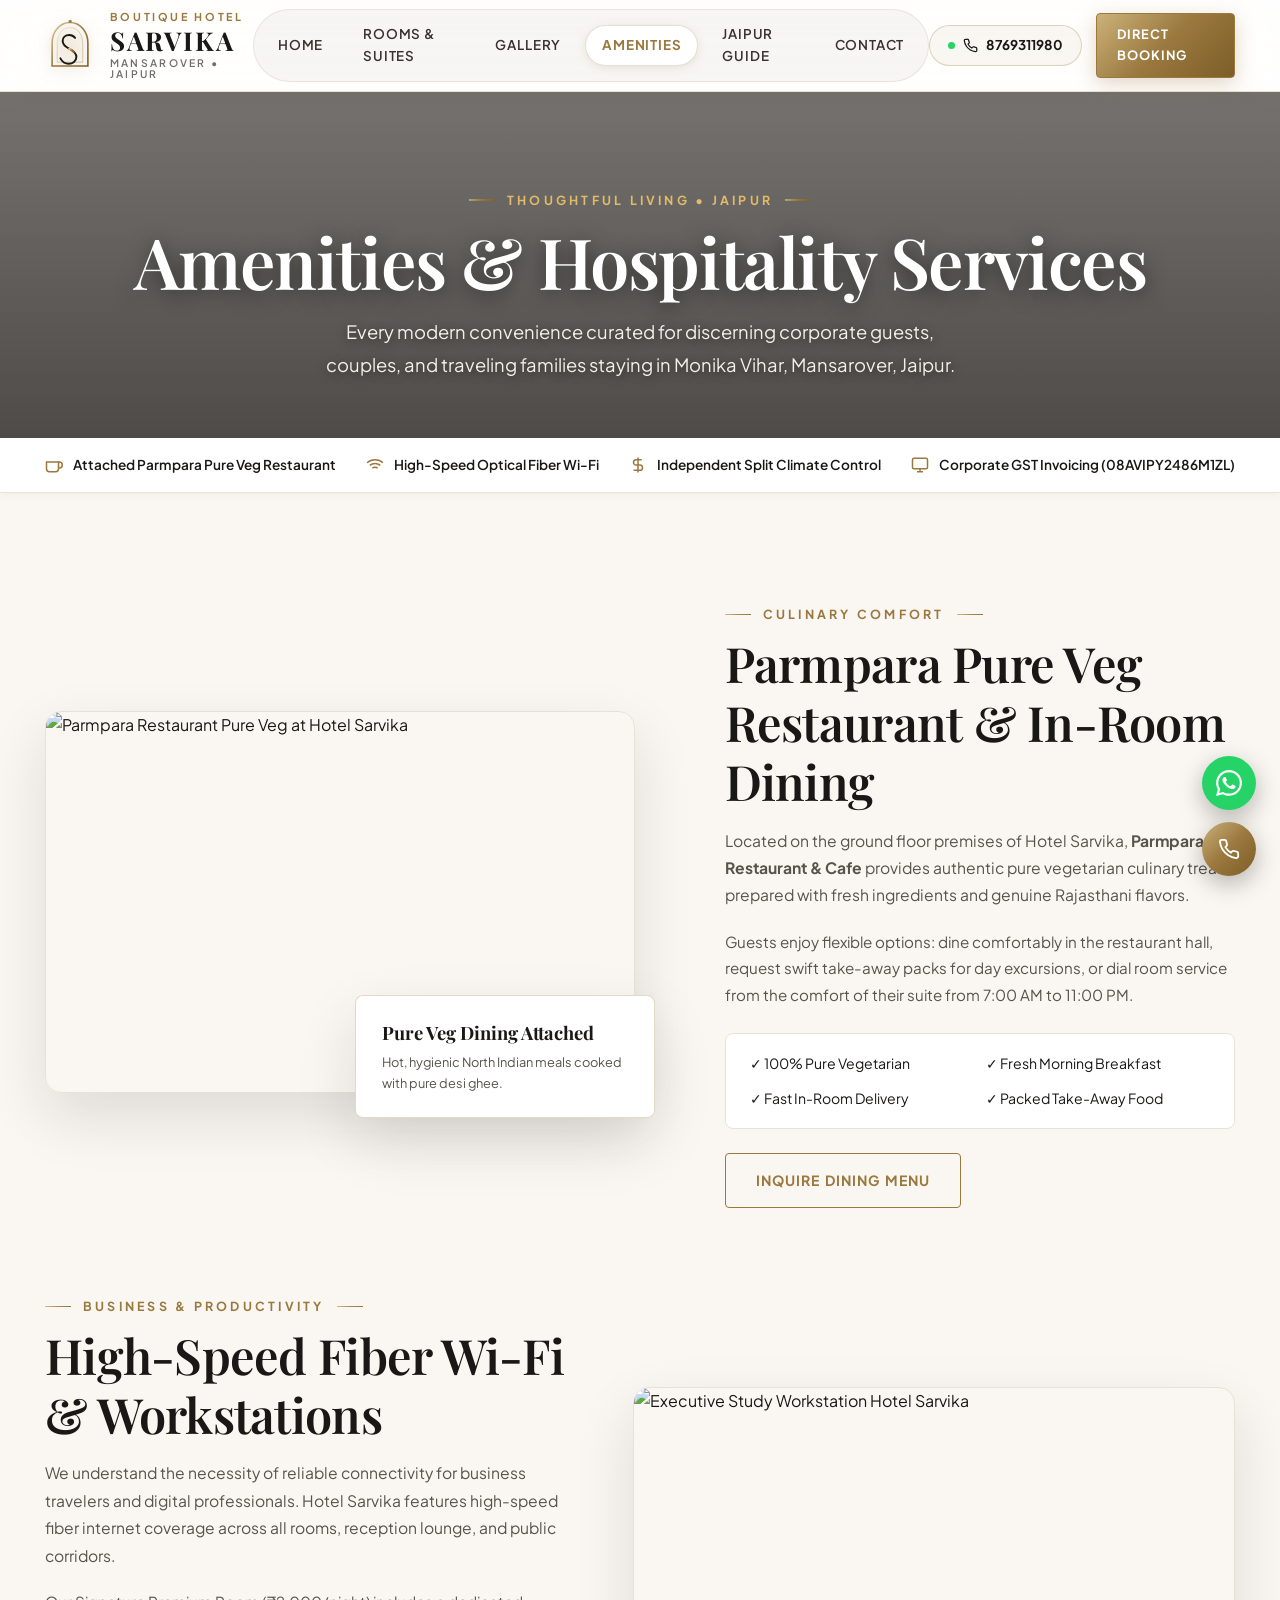
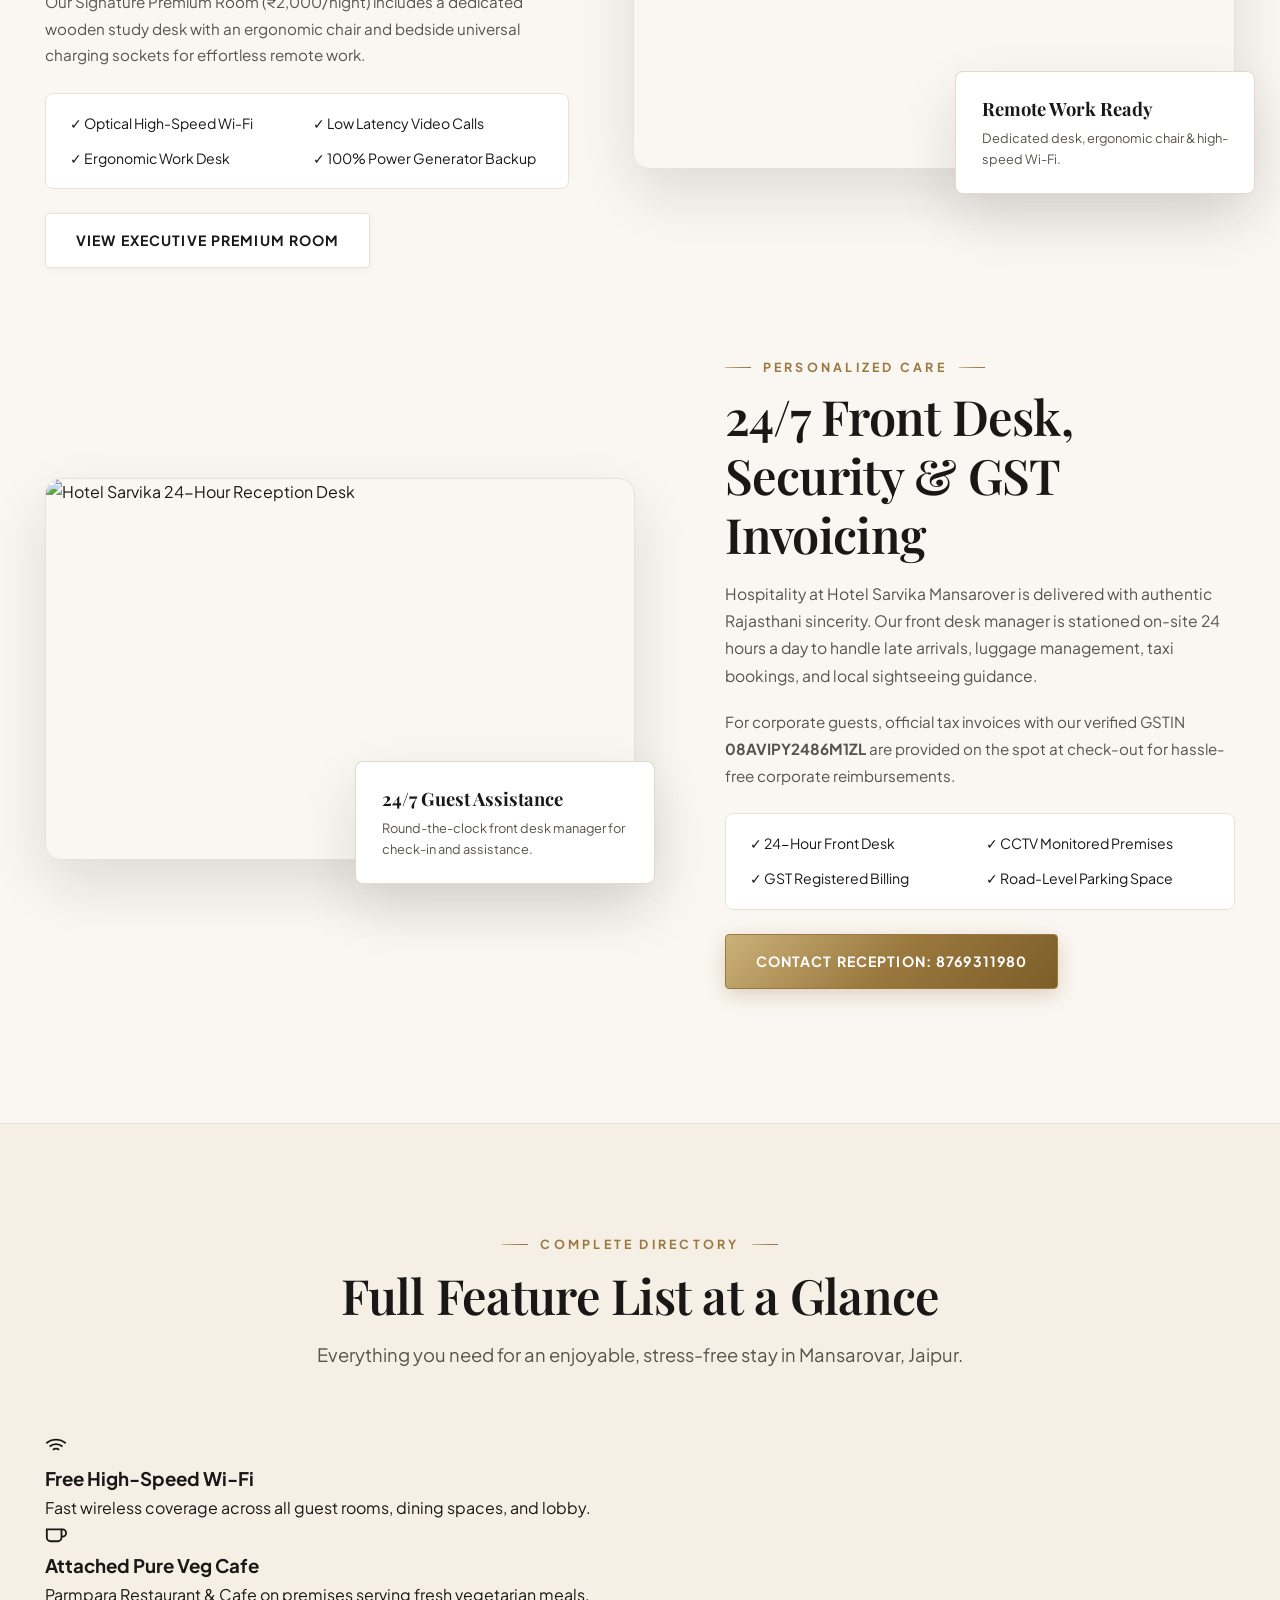
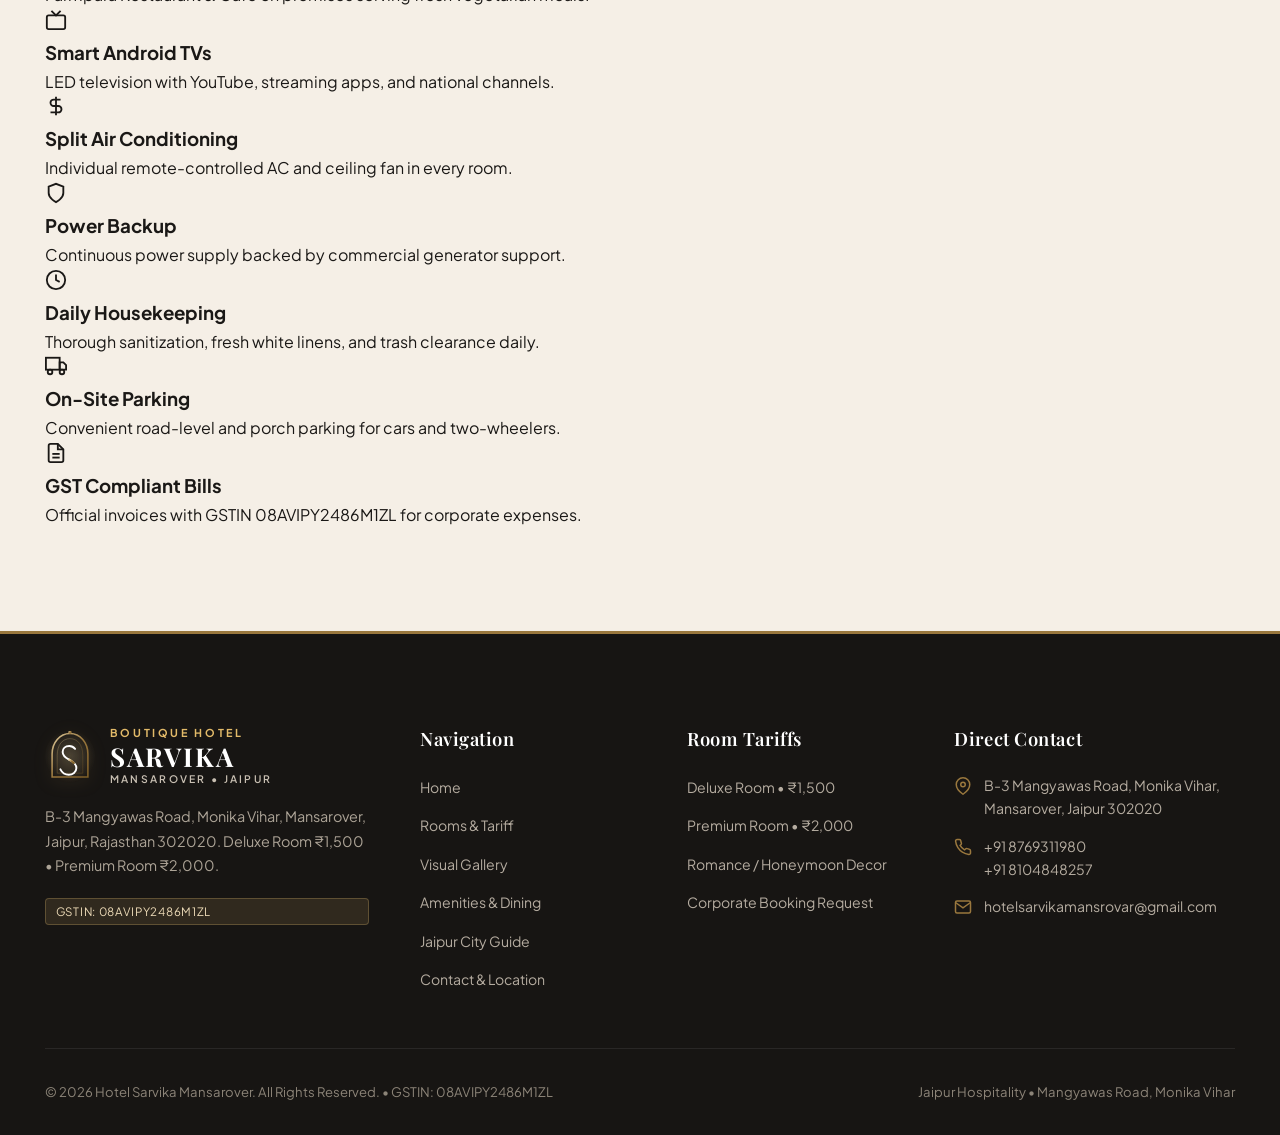
==== amenities.html @ ea4a53a3 "feat: complete luxury boutique hotel website for Hotel Sarvika Mansarover Jaipur" ====
<!DOCTYPE html>
<html lang="en">
<head>
  <meta charset="UTF-8">
  <meta name="viewport" content="width=device-width, initial-scale=1.0">
  <title>Amenities &amp; Hospitality | Hotel Sarvika Mansarover Jaipur</title>
  <meta name="description" content="Discover premium amenities at Hotel Sarvika Mansarover: Attached Parmpara Pure Veg Restaurant, 24/7 room service, Android Smart TV, high-speed Wi-Fi, split AC, and corporate GST billing.">
  <link rel="icon" type="image/svg+xml" href="assets/images/favicon.svg">
  <link rel="stylesheet" href="assets/css/style.css">
</head>
<body>


  <!-- Header with Bulletproof Inline Brand Identity -->
  <header class="site-header">
    <div class="container nav-container">
      
      <a href="index.html" class="brand-identity-hub" aria-label="Hotel Sarvika Mansarover">
        <div class="brand-crest-mark">
          <svg viewBox="0 0 72 76" fill="none" xmlns="http://www.w3.org/2000/svg">
            <defs>
              <linearGradient id="amenitiesCrestGold" x1="0%" y1="0%" x2="100%" y2="100%">
                <stop offset="0%" stop-color="#DFCA9B"/>
                <stop offset="50%" stop-color="#9A783E"/>
                <stop offset="100%" stop-color="#7D5E28"/>
              </linearGradient>
            </defs>
            <path d="M36 4 C20 4 8 18 8 36 L8 72 L64 72 L64 36 C64 18 52 4 36 4 Z" stroke="url(#amenitiesCrestGold)" stroke-width="2.5" fill="none"/>
            <path d="M36 12 C24 12 16 22 16 38 L16 66 L56 66 L56 38 C56 22 48 12 36 12 Z" stroke="url(#amenitiesCrestGold)" stroke-width="1" stroke-opacity="0.5" fill="none"/>
            <circle cx="36" cy="2" r="2.5" fill="url(#amenitiesCrestGold)"/>
            <path d="M44 28 C41.5 25 38.5 23.5 35 23.5 C28.5 23.5 24.5 27.5 24.5 33 C24.5 40 30 42.5 35 45 C41 48 46 51 46 58 C46 64.5 40 68.5 34 68.5 C27.5 68.5 23.5 65 21 60" stroke="#1A1816" stroke-width="3" stroke-linecap="round" fill="none"/>
            <path d="M35 45 C38 46.5 40 48 42 50" stroke="url(#amenitiesCrestGold)" stroke-width="3.5" stroke-linecap="round"/>
          </svg>
        </div>
        <div class="brand-typography">
          <span class="brand-kicker">Boutique Hotel</span>
          <span class="brand-title">SARVIKA</span>
          <span class="brand-location">Mansarover &bull; Jaipur</span>
        </div>
      </a>

      <nav>
        <ul class="nav-menu">
          <li><a href="index.html" class="nav-link">Home</a></li>
          <li><a href="rooms.html" class="nav-link">Rooms &amp; Suites</a></li>
          <li><a href="gallery.html" class="nav-link">Gallery</a></li>
          <li><a href="amenities.html" class="nav-link active">Amenities</a></li>
          <li><a href="location.html" class="nav-link">Jaipur Guide</a></li>
          <li><a href="contact.html" class="nav-link">Contact</a></li>
        </ul>
      </nav>

      <div class="nav-actions">
        <a href="tel:+918769311980" class="nav-phone-link" aria-label="Call Hotel Sarvika">
          <svg width="15" height="15" viewBox="0 0 24 24" fill="none" stroke="currentColor" stroke-width="2"><path d="M22 16.92v3a2 2 0 0 1-2.18 2 19.79 19.79 0 0 1-8.63-3.07 19.5 19.5 0 0 1-6-6 19.79 19.79 0 0 1-3.07-8.67A2 2 0 0 1 4.11 2h3a2 2 0 0 1 2 1.72 12.84 12.84 0 0 0 .7 2.81 2 2 0 0 1-.45 2.11L8.09 9.91a16 16 0 0 0 6 6l1.27-1.27a2 2 0 0 1 2.11-.45 12.84 12.84 0 0 0 2.81.7A2 2 0 0 1 22 16.92z"></path></svg>
          8769311980
        </a>
        <a href="contact.html" class="btn btn-primary" style="padding: 10px 20px; font-size: 0.8rem;">
          Direct Booking
        </a>
        <button class="menu-toggle" id="menuToggle" aria-label="Toggle navigation menu" aria-expanded="false">
          <span class="hamburger-bar"></span>
          <span class="hamburger-bar"></span>
          <span class="hamburger-bar"></span>
        </button>
      </div>
    </div>
  </header>

  <main>
    <!-- ==========================================================================
         PAGE HERO BANNER WITH 20-30% FADED RECEPTION LOUNGE BACKGROUND
         ========================================================================== -->
    <section class="inner-page-hero hero-bg-amenities">
      <div class="container">
        <div class="tagline tagline-light">Thoughtful Living &bull; Jaipur</div>
        <h1 class="heading-display" style="margin-top: 12px; margin-bottom: 14px;">
          Amenities &amp; Hospitality Services
        </h1>
        <p class="lead-text" style="max-width: 660px; margin: 0 auto; color: #F5EFE6;">
          Every modern convenience curated for discerning corporate guests, couples, and traveling families staying in Monika Vihar, Mansarover, Jaipur.
        </p>
      </div>
    </section>

    <!-- Quick Privileges Ribbon -->
    <section class="privileges-strip">
      <div class="container">
        <div class="privileges-grid">
          <div class="privilege-item">
            <svg width="18" height="18" viewBox="0 0 24 24" fill="none" stroke="currentColor" stroke-width="2"><path d="M18 8h1a4 4 0 0 1 0 8h-1"></path><path d="M2 8h16v9a4 4 0 0 1-4 4H6a4 4 0 0 1-4-4V8z"></path></svg>
            <span>Attached Parmpara Pure Veg Restaurant</span>
          </div>
          <div class="privilege-item">
            <svg width="18" height="18" viewBox="0 0 24 24" fill="none" stroke="currentColor" stroke-width="2"><path d="M5 12.55a11 11 0 0 1 14.08 0"></path><path d="M1.42 9a16 16 0 0 1 21.16 0"></path><path d="M8.53 16.11a6 6 0 0 1 6.95 0"></path><line x1="12" y1="20" x2="12.01" y2="20"></line></svg>
            <span>High-Speed Optical Fiber Wi-Fi</span>
          </div>
          <div class="privilege-item">
            <svg width="18" height="18" viewBox="0 0 24 24" fill="none" stroke="currentColor" stroke-width="2"><path d="M12 2v20M17 5H9.5a3.5 3.5 0 0 0 0 7h5a3.5 3.5 0 0 1 0 7H6"></path></svg>
            <span>Independent Split Climate Control</span>
          </div>
          <div class="privilege-item">
            <svg width="18" height="18" viewBox="0 0 24 24" fill="none" stroke="currentColor" stroke-width="2"><rect x="2" y="3" width="20" height="14" rx="2" ry="2"></rect><line x1="8" y1="21" x2="16" y2="21"></line><line x1="12" y1="17" x2="12" y2="21"></line></svg>
            <span>Corporate GST Invoicing (08AVIPY2486M1ZL)</span>
          </div>
        </div>
      </div>
    </section>

    <!-- Detailed Service Sections -->
    <section class="section-spacing">
      <div class="container">
        
        <!-- Service 1: Dining & Parmpara Restaurant -->
        <div class="editorial-bento-grid" style="align-items: center; margin-bottom: 5rem;">
          <div class="editorial-showcase-visual">
            <div class="editorial-img-master">
              <img src="assets/images/web/facade-evening.jpg" alt="Parmpara Restaurant Pure Veg at Hotel Sarvika" style="width: 100%; height: 380px; object-fit: cover;">
            </div>
            <div class="editorial-floating-plate">
              <h4>Pure Veg Dining Attached</h4>
              <p>Hot, hygienic North Indian meals cooked with pure desi ghee.</p>
            </div>
          </div>
          
          <div style="padding-left: clamp(0rem, 2vw, 2.5rem);">
            <div class="tagline">Culinary Comfort</div>
            <h2 class="heading-section" style="margin-top: 8px; margin-bottom: 16px;">
              Parmpara Pure Veg Restaurant &amp; In-Room Dining
            </h2>
            <p style="color: var(--text-secondary); line-height: 1.75; margin-bottom: 20px; font-size: 0.98rem;">
              Located on the ground floor premises of Hotel Sarvika, <strong>Parmpara Restaurant &amp; Cafe</strong> provides authentic pure vegetarian culinary treats prepared with fresh ingredients and genuine Rajasthani flavors.
            </p>
            <p style="color: var(--text-secondary); line-height: 1.75; margin-bottom: 24px; font-size: 0.95rem;">
              Guests enjoy flexible options: dine comfortably in the restaurant hall, request swift take-away packs for day excursions, or dial room service from the comfort of their suite from 7:00 AM to 11:00 PM.
            </p>
            <div style="background: #FFFFFF; border-radius: var(--radius-sm); padding: 18px 24px; border: 1px solid var(--border-subtle); margin-bottom: 24px; display: grid; grid-template-columns: 1fr 1fr; gap: 12px; font-size: 0.88rem;">
              <div>&check; 100% Pure Vegetarian</div>
              <div>&check; Fresh Morning Breakfast</div>
              <div>&check; Fast In-Room Delivery</div>
              <div>&check; Packed Take-Away Food</div>
            </div>
            <a href="https://wa.me/918769311980?text=Hello%20Hotel%20Sarvika%2C%20I%20would%20like%20to%20know%20more%20about%20Parmpara%20Restaurant%20menu." class="btn btn-outline-gold" target="_blank">
              Inquire Dining Menu
            </a>
          </div>
        </div>

        <!-- Service 2: Work & Connectivity -->
        <div class="editorial-bento-grid" style="align-items: center; margin-bottom: 5rem; grid-template-columns: 1fr 1.15fr;">
          <div>
            <div class="tagline">Business &amp; Productivity</div>
            <h2 class="heading-section" style="margin-top: 8px; margin-bottom: 16px;">
              High-Speed Fiber Wi-Fi &amp; Workstations
            </h2>
            <p style="color: var(--text-secondary); line-height: 1.75; margin-bottom: 20px; font-size: 0.98rem;">
              We understand the necessity of reliable connectivity for business travelers and digital professionals. Hotel Sarvika features high-speed fiber internet coverage across all rooms, reception lounge, and public corridors.
            </p>
            <p style="color: var(--text-secondary); line-height: 1.75; margin-bottom: 24px; font-size: 0.95rem;">
              Our Signature Premium Room (₹2,000/night) includes a dedicated wooden study desk with an ergonomic chair and bedside universal charging sockets for effortless remote work.
            </p>
            <div style="background: #FFFFFF; border-radius: var(--radius-sm); padding: 18px 24px; border: 1px solid var(--border-subtle); margin-bottom: 24px; display: grid; grid-template-columns: 1fr 1fr; gap: 12px; font-size: 0.88rem;">
              <div>&check; Optical High-Speed Wi-Fi</div>
              <div>&check; Low Latency Video Calls</div>
              <div>&check; Ergonomic Work Desk</div>
              <div>&check; 100% Power Generator Backup</div>
            </div>
            <a href="rooms.html" class="btn btn-secondary">
              View Executive Premium Room
            </a>
          </div>

          <div class="editorial-showcase-visual">
            <div class="editorial-img-master">
              <img src="assets/images/web/DSC00290.jpg" alt="Executive Study Workstation Hotel Sarvika" style="width: 100%; height: 380px; object-fit: cover;">
            </div>
            <div class="editorial-floating-plate">
              <h4>Remote Work Ready</h4>
              <p>Dedicated desk, ergonomic chair &amp; high-speed Wi-Fi.</p>
            </div>
          </div>
        </div>

        <!-- Service 3: Hospitality & 24/7 Concierge -->
        <div class="editorial-bento-grid" style="align-items: center; margin-bottom: 2rem;">
          <div class="editorial-showcase-visual">
            <div class="editorial-img-master">
              <img src="assets/images/web/DSC00479.jpg" alt="Hotel Sarvika 24-Hour Reception Desk" style="width: 100%; height: 380px; object-fit: cover;">
            </div>
            <div class="editorial-floating-plate">
              <h4>24/7 Guest Assistance</h4>
              <p>Round-the-clock front desk manager for check-in and assistance.</p>
            </div>
          </div>
          
          <div style="padding-left: clamp(0rem, 2vw, 2.5rem);">
            <div class="tagline">Personalized Care</div>
            <h2 class="heading-section" style="margin-top: 8px; margin-bottom: 16px;">
              24/7 Front Desk, Security &amp; GST Invoicing
            </h2>
            <p style="color: var(--text-secondary); line-height: 1.75; margin-bottom: 20px; font-size: 0.98rem;">
              Hospitality at Hotel Sarvika Mansarover is delivered with authentic Rajasthani sincerity. Our front desk manager is stationed on-site 24 hours a day to handle late arrivals, luggage management, taxi bookings, and local sightseeing guidance.
            </p>
            <p style="color: var(--text-secondary); line-height: 1.75; margin-bottom: 24px; font-size: 0.95rem;">
              For corporate guests, official tax invoices with our verified GSTIN <strong>08AVIPY2486M1ZL</strong> are provided on the spot at check-out for hassle-free corporate reimbursements.
            </p>
            <div style="background: #FFFFFF; border-radius: var(--radius-sm); padding: 18px 24px; border: 1px solid var(--border-subtle); margin-bottom: 24px; display: grid; grid-template-columns: 1fr 1fr; gap: 12px; font-size: 0.88rem;">
              <div>&check; 24-Hour Front Desk</div>
              <div>&check; CCTV Monitored Premises</div>
              <div>&check; GST Registered Billing</div>
              <div>&check; Road-Level Parking Space</div>
            </div>
            <a href="tel:+918769311980" class="btn btn-primary">
              Contact Reception: 8769311980
            </a>
          </div>
        </div>

      </div>
    </section>

    <!-- Amenities Grid Matrix -->
    <section class="section-spacing" style="background-color: var(--bg-cream); border-top: 1px solid var(--border-subtle);">
      <div class="container">
        
        <div class="section-header">
          <div class="tagline">Complete Directory</div>
          <h2 class="heading-section" style="margin-top: 10px; margin-bottom: 14px;">
            Full Feature List at a Glance
          </h2>
          <p class="lead-text">
            Everything you need for an enjoyable, stress-free stay in Mansarovar, Jaipur.
          </p>
        </div>

        <div class="amenities-grid">
          <div class="amenity-box">
            <div class="amenity-icon-circle"><svg width="22" height="22" viewBox="0 0 24 24" fill="none" stroke="currentColor" stroke-width="2"><path d="M5 12.55a11 11 0 0 1 14.08 0"></path><path d="M1.42 9a16 16 0 0 1 21.16 0"></path><path d="M8.53 16.11a6 6 0 0 1 6.95 0"></path><line x1="12" y1="20" x2="12.01" y2="20"></line></svg></div>
            <h3>Free High-Speed Wi-Fi</h3>
            <p>Fast wireless coverage across all guest rooms, dining spaces, and lobby.</p>
          </div>
          <div class="amenity-box">
            <div class="amenity-icon-circle"><svg width="22" height="22" viewBox="0 0 24 24" fill="none" stroke="currentColor" stroke-width="2"><path d="M18 8h1a4 4 0 0 1 0 8h-1"></path><path d="M2 8h16v9a4 4 0 0 1-4 4H6a4 4 0 0 1-4-4V8z"></path></svg></div>
            <h3>Attached Pure Veg Cafe</h3>
            <p>Parmpara Restaurant &amp; Cafe on premises serving fresh vegetarian meals.</p>
          </div>
          <div class="amenity-box">
            <div class="amenity-icon-circle"><svg width="22" height="22" viewBox="0 0 24 24" fill="none" stroke="currentColor" stroke-width="2"><rect x="2" y="7" width="20" height="15" rx="2" ry="2"></rect><polyline points="17 2 12 7 7 2"></polyline></svg></div>
            <h3>Smart Android TVs</h3>
            <p>LED television with YouTube, streaming apps, and national channels.</p>
          </div>
          <div class="amenity-box">
            <div class="amenity-icon-circle"><svg width="22" height="22" viewBox="0 0 24 24" fill="none" stroke="currentColor" stroke-width="2"><path d="M12 2v20M17 5H9.5a3.5 3.5 0 0 0 0 7h5a3.5 3.5 0 0 1 0 7H6"></path></svg></div>
            <h3>Split Air Conditioning</h3>
            <p>Individual remote-controlled AC and ceiling fan in every room.</p>
          </div>
          <div class="amenity-box">
            <div class="amenity-icon-circle"><svg width="22" height="22" viewBox="0 0 24 24" fill="none" stroke="currentColor" stroke-width="2"><path d="M12 22s8-4 8-10V5l-8-3-8 3v7c0 6 8 10 8 10z"></path></svg></div>
            <h3>Power Backup</h3>
            <p>Continuous power supply backed by commercial generator support.</p>
          </div>
          <div class="amenity-box">
            <div class="amenity-icon-circle"><svg width="22" height="22" viewBox="0 0 24 24" fill="none" stroke="currentColor" stroke-width="2"><circle cx="12" cy="12" r="10"></circle><polyline points="12 6 12 12 16 14"></polyline></svg></div>
            <h3>Daily Housekeeping</h3>
            <p>Thorough sanitization, fresh white linens, and trash clearance daily.</p>
          </div>
          <div class="amenity-box">
            <div class="amenity-icon-circle"><svg width="22" height="22" viewBox="0 0 24 24" fill="none" stroke="currentColor" stroke-width="2"><rect x="1" y="3" width="15" height="13"></rect><polygon points="16 8 20 8 23 11 23 16 16 16 16 8"></polygon><circle cx="5.5" cy="18.5" r="2.5"></circle><circle cx="18.5" cy="18.5" r="2.5"></circle></svg></div>
            <h3>On-Site Parking</h3>
            <p>Convenient road-level and porch parking for cars and two-wheelers.</p>
          </div>
          <div class="amenity-box">
            <div class="amenity-icon-circle"><svg width="22" height="22" viewBox="0 0 24 24" fill="none" stroke="currentColor" stroke-width="2"><path d="M14 2H6a2 2 0 0 0-2 2v16a2 2 0 0 0 2 2h12a2 2 0 0 0 2-2V8z"></path><polyline points="14 2 14 8 20 8"></polyline><line x1="16" y1="13" x2="8" y2="13"></line><line x1="16" y1="17" x2="8" y2="17"></line></svg></div>
            <h3>GST Compliant Bills</h3>
            <p>Official invoices with GSTIN 08AVIPY2486M1ZL for corporate expenses.</p>
          </div>
        </div>

      </div>
    </section>
  </main>

  <!-- FLOATING CONTACT HUB -->
  <aside class="floating-contact-hub" aria-label="Quick Contact Actions">
    <a href="https://wa.me/918769311980?text=Hello%20Hotel%20Sarvika%20Mansarover%2C%20I%20would%20like%20to%20inquire%20about%20booking%20a%20room." class="floating-action-btn wa-btn" target="_blank" aria-label="Chat on WhatsApp">
      <svg width="26" height="26" viewBox="0 0 24 24" fill="currentColor"><path d="M.057 24l1.687-6.163c-1.041-1.804-1.588-3.849-1.587-5.946.003-6.556 5.338-11.891 11.893-11.891 3.181.001 6.167 1.24 8.413 3.488 2.245 2.248 3.481 5.236 3.48 8.414-.003 6.557-5.338 11.892-11.893 11.892-1.99-.001-3.951-.5-5.688-1.448l-6.305 1.654zm6.597-3.807c1.676.995 3.276 1.591 5.392 1.592 5.448 0 9.886-4.434 9.889-9.885.002-5.462-4.415-9.89-9.881-9.892-5.452 0-9.887 4.434-9.889 9.884-.001 2.225.651 3.891 1.746 5.634l-.999 3.648 3.742-.981zm11.387-5.464c-.074-.124-.272-.198-.57-.347-.297-.149-1.758-.868-2.031-.967-.272-.099-.47-.149-.669.149-.198.297-.768.967-.941 1.165-.173.198-.347.223-.644.074-.297-.149-1.255-.462-2.39-1.475-.883-.788-1.48-1.761-1.653-2.059-.173-.297-.018-.458.13-.606.134-.133.297-.347.446-.521.151-.172.2-.296.3-.495.099-.198.05-.372-.025-.521-.075-.148-.669-1.611-.916-2.206-.242-.579-.487-.501-.669-.51l-.57-.01c-.198 0-.52.074-.792.372s-1.04 1.016-1.04 2.479 1.065 2.876 1.213 3.074c.149.198 2.095 3.2 5.076 4.487.709.306 1.263.489 1.694.626.712.226 1.36.194 1.872.118.571-.085 1.758-.719 2.006-1.413.248-.695.248-1.29.173-1.414z"/></svg>
      <span class="tooltip">WhatsApp Booking</span>
    </a>
    <a href="tel:+918769311980" class="floating-action-btn call-btn" aria-label="Call Front Desk">
      <svg width="22" height="22" viewBox="0 0 24 24" fill="none" stroke="currentColor" stroke-width="2"><path d="M22 16.92v3a2 2 0 0 1-2.18 2 19.79 19.79 0 0 1-8.63-3.07 19.5 19.5 0 0 1-6-6 19.79 19.79 0 0 1-3.07-8.67A2 2 0 0 1 4.11 2h3a2 2 0 0 1 2 1.72 12.84 12.84 0 0 0 .7 2.81 2 2 0 0 1-.45 2.11L8.09 9.91a16 16 0 0 0 6 6l1.27-1.27a2 2 0 0 1 2.11-.45 12.84 12.84 0 0 0 2.81.7A2 2 0 0 1 22 16.92z"></path></svg>
      <span class="tooltip">Call +91 8769311980</span>
    </a>
  </aside>

  <!-- Footer with Bulletproof Inline Brand Identity -->
  <footer class="site-footer">
    <div class="container">
      <div class="footer-grid">
        <div class="footer-brand">
          <a href="index.html" class="brand-identity-hub brand-light" aria-label="Hotel Sarvika Mansarover">
            <div class="brand-crest-mark">
              <svg viewBox="0 0 72 76" fill="none" xmlns="http://www.w3.org/2000/svg">
                <defs>
                  <linearGradient id="amenFootGold" x1="0%" y1="0%" x2="100%" y2="100%">
                    <stop offset="0%" stop-color="#DFCA9B"/>
                    <stop offset="50%" stop-color="#9A783E"/>
                    <stop offset="100%" stop-color="#7D5E28"/>
                  </linearGradient>
                </defs>
                <path d="M36 4 C20 4 8 18 8 36 L8 72 L64 72 L64 36 C64 18 52 4 36 4 Z" stroke="url(#amenFootGold)" stroke-width="2.5" fill="none"/>
                <path d="M36 12 C24 12 16 22 16 38 L16 66 L56 66 L56 38 C56 22 48 12 36 12 Z" stroke="url(#amenFootGold)" stroke-width="1" stroke-opacity="0.5" fill="none"/>
                <circle cx="36" cy="2" r="2.5" fill="url(#amenFootGold)"/>
                <path d="M44 28 C41.5 25 38.5 23.5 35 23.5 C28.5 23.5 24.5 27.5 24.5 33 C24.5 40 30 42.5 35 45 C41 48 46 51 46 58 C46 64.5 40 68.5 34 68.5 C27.5 68.5 23.5 65 21 60" stroke="#FFFFFF" stroke-width="3" stroke-linecap="round" fill="none"/>
                <path d="M35 45 C38 46.5 40 48 42 50" stroke="url(#amenFootGold)" stroke-width="3.5" stroke-linecap="round"/>
              </svg>
            </div>
            <div class="brand-typography">
              <span class="brand-kicker">Boutique Hotel</span>
              <span class="brand-title">SARVIKA</span>
              <span class="brand-location">Mansarover &bull; Jaipur</span>
            </div>
          </a>
          <p>
            B-3 Mangyawas Road, Monika Vihar, Mansarover, Jaipur, Rajasthan 302020. Deluxe Room ₹1,500 &bull; Premium Room ₹2,000.
          </p>
          <div style="margin-top: 20px;" class="gst-badge">
            GSTIN: 08AVIPY2486M1ZL
          </div>
        </div>
        <div class="footer-col">
          <h4>Navigation</h4>
          <ul class="footer-links">
            <li><a href="index.html">Home</a></li>
            <li><a href="rooms.html">Rooms &amp; Tariff</a></li>
            <li><a href="gallery.html">Visual Gallery</a></li>
            <li><a href="amenities.html">Amenities &amp; Dining</a></li>
            <li><a href="location.html">Jaipur City Guide</a></li>
            <li><a href="contact.html">Contact &amp; Location</a></li>
          </ul>
        </div>
        <div class="footer-col">
          <h4>Room Tariffs</h4>
          <ul class="footer-links">
            <li><a href="rooms.html">Deluxe Room &bull; ₹1,500</a></li>
            <li><a href="rooms.html">Premium Room &bull; ₹2,000</a></li>
            <li><a href="rooms.html#celebration">Romance / Honeymoon Decor</a></li>
            <li><a href="contact.html">Corporate Booking Request</a></li>
          </ul>
        </div>
        <div class="footer-col">
          <h4>Direct Contact</h4>
          <ul class="footer-contact-items">
            <li>
              <svg width="18" height="18" viewBox="0 0 24 24" fill="none" stroke="currentColor" stroke-width="2"><path d="M21 10c0 7-9 13-9 13s-9-6-9-13a9 9 0 0 1 18 0z"></path><circle cx="12" cy="10" r="3"></circle></svg>
              <span>B-3 Mangyawas Road, Monika Vihar, Mansarover, Jaipur 302020</span>
            </li>
            <li>
              <svg width="18" height="18" viewBox="0 0 24 24" fill="none" stroke="currentColor" stroke-width="2"><path d="M22 16.92v3a2 2 0 0 1-2.18 2 19.79 19.79 0 0 1-8.63-3.07 19.5 19.5 0 0 1-6-6 19.79 19.79 0 0 1-3.07-8.67A2 2 0 0 1 4.11 2h3a2 2 0 0 1 2 1.72 12.84 12.84 0 0 0 .7 2.81 2 2 0 0 1-.45 2.11L8.09 9.91a16 16 0 0 0 6 6l1.27-1.27a2 2 0 0 1 2.11-.45 12.84 12.84 0 0 0 2.81.7A2 2 0 0 1 22 16.92z"></path></svg>
              <div>
                <a href="tel:+918769311980" style="color: inherit;">+91 8769311980</a><br>
                <a href="tel:+918104848257" style="color: inherit;">+91 8104848257</a>
              </div>
            </li>
            <li>
              <svg width="18" height="18" viewBox="0 0 24 24" fill="none" stroke="currentColor" stroke-width="2"><path d="M4 4h16c1.1 0 2 .9 2 2v12c0 1.1-.9 2-2 2H4c-1.1 0-2-.9-2-2V6c0-1.1.9-2 2-2z"></path><polyline points="22,6 12,13 2,6"></polyline></svg>
              <a href="mailto:hotelsarvikamansrovar@gmail.com" style="color: inherit;">hotelsarvikamansrovar@gmail.com</a>
            </li>
          </ul>
        </div>
      </div>
      <div class="footer-bottom">
        <div>&copy; 2026 Hotel Sarvika Mansarover. All Rights Reserved. &bull; GSTIN: 08AVIPY2486M1ZL</div>
        <div>Jaipur Hospitality &bull; Mangyawas Road, Monika Vihar</div>
      </div>
    </div>
  </footer>

  <script src="assets/js/3d-scroll.js"></script>
  <script src="assets/js/main.js"></script>
</body>
</html>
---- assets/css/style.css ----
/* ==========================================================================
   HOTEL SARVIKA MANSAROVER, JAIPUR
   Bespoke Editorial Luxury Hotel Design System
   Full Visual Immersion (20-30% Fade Backgrounds) | No AI Template Clichés
   ========================================================================== */

@import url('https://fonts.googleapis.com/css2?family=Cormorant+Garamond:ital,wght@0,400;0,500;0,600;0,700;1,400;1,600&family=Playfair+Display:ital,wght@0,400;0,500;0,600;0,700;1,400;1,600&family=Plus+Jakarta+Sans:wght@300;400;500;600;700;800&display=swap');

:root {
  /* Warm Heritage Sand, Linen, Travertine & Gold Palette */
  --bg-sand: #FAF7F2;
  --bg-cream: #F5EFE6;
  --bg-light: #FFFFFF;
  --bg-card: #FFFFFF;
  --bg-accent-soft: #F0EAE1;
  
  --text-primary: #1A1816;
  --text-secondary: #58534C;
  --text-muted: #827C73;
  --text-light: #FFFFFF;

  /* Royal Jaipur Gold & Warm Brass */
  --gold-primary: #9A783E;
  --gold-hover: #83642F;
  --gold-light: #DFCA9B;
  --gold-bright: #E2BA69;
  --gold-soft: rgba(154, 120, 62, 0.12);
  --gold-border: rgba(154, 120, 62, 0.28);
  --gold-gradient: linear-gradient(135deg, #CBB279 0%, #9A783E 50%, #7D5E28 100%);
  --gold-gradient-soft: linear-gradient(135deg, rgba(203, 178, 121, 0.18) 0%, rgba(154, 120, 62, 0.06) 100%);

  /* Border & Surface Radii */
  --border-subtle: #E8E1D5;
  --border-focus: #9A783E;
  --radius-xs: 4px;
  --radius-sm: 8px;
  --radius-md: 16px;
  --radius-lg: 24px;
  --radius-full: 9999px;

  /* High-End Shadows */
  --shadow-sm: 0 2px 10px rgba(26, 24, 22, 0.04);
  --shadow-md: 0 10px 30px rgba(26, 24, 22, 0.08);
  --shadow-lg: 0 24px 60px rgba(26, 24, 22, 0.12);
  --shadow-glass: 0 20px 50px rgba(0, 0, 0, 0.18), 0 0 1px 1px rgba(255, 255, 255, 0.4);

  /* Typography */
  --font-serif: 'Playfair Display', Georgia, serif;
  --font-editorial: 'Cormorant Garamond', Georgia, serif;
  --font-sans: 'Plus Jakarta Sans', -apple-system, BlinkMacSystemFont, 'Segoe UI', Roboto, sans-serif;

  /* Layout */
  --container-max: 1320px;
  --header-height: 92px;
  --transition-smooth: cubic-bezier(0.16, 1, 0.3, 1);
}

/* Base Reset */
*, *::before, *::after {
  box-sizing: border-box;
  margin: 0;
  padding: 0;
}

html {
  scroll-behavior: smooth;
  font-size: 16px;
  -webkit-font-smoothing: antialiased;
  -moz-osx-font-smoothing: grayscale;
}

body {
  background-color: var(--bg-sand);
  color: var(--text-primary);
  font-family: var(--font-sans);
  font-weight: 400;
  line-height: 1.65;
  overflow-x: hidden;
  position: relative;
}

img {
  max-width: 100%;
  height: auto;
  display: block;
}

a {
  color: inherit;
  text-decoration: none;
  transition: all 0.25s var(--transition-smooth);
}

button, input, select, textarea {
  font-family: inherit;
  font-size: inherit;
  outline: none;
}

/* ==========================================================================
   Typography Utilities (Editorial Luxury)
   ========================================================================== */
.tagline {
  font-family: var(--font-sans);
  font-size: 0.78rem;
  font-weight: 700;
  text-transform: uppercase;
  letter-spacing: 0.26em;
  color: var(--gold-primary);
  display: inline-flex;
  align-items: center;
  gap: 12px;
}

.tagline-light {
  color: #E2BA69;
}

.tagline::before, .tagline::after {
  content: "";
  display: inline-block;
  width: 26px;
  height: 1.5px;
  background: var(--gold-gradient);
  opacity: 0.85;
}

.heading-display {
  font-family: var(--font-serif);
  font-size: clamp(2.8rem, 5.5vw, 4.8rem);
  font-weight: 600;
  line-height: 1.12;
  color: var(--text-primary);
  letter-spacing: -0.02em;
}

.heading-section {
  font-family: var(--font-serif);
  font-size: clamp(2.1rem, 3.8vw, 3.1rem);
  font-weight: 600;
  line-height: 1.22;
  color: var(--text-primary);
  letter-spacing: -0.015em;
}

.lead-text {
  font-size: 1.15rem;
  color: var(--text-secondary);
  line-height: 1.82;
  font-weight: 400;
}

.gold-gradient-text {
  background: linear-gradient(135deg, #DFCA9B 0%, #C2A160 50%, #9A783E 100%);
  -webkit-background-clip: text;
  -webkit-text-fill-color: transparent;
  display: inline-block;
}

.editorial-italic {
  font-family: var(--font-editorial);
  font-style: italic;
  font-weight: 400;
}

.container {
  width: 100%;
  max-width: var(--container-max);
  margin-left: auto;
  margin-right: auto;
  padding-left: clamp(1.25rem, 3.5vw, 3rem);
  padding-right: clamp(1.25rem, 3.5vw, 3rem);
}

.section-spacing {
  padding-top: clamp(4.5rem, 8vw, 8rem);
  padding-bottom: clamp(4.5rem, 8vw, 8rem);
  position: relative;
}

.section-header {
  text-align: center;
  max-width: 720px;
  margin: 0 auto clamp(2.8rem, 5vw, 4.5rem);
}

/* ==========================================================================
   Buttons (Luxury Tactile)
   ========================================================================== */
.btn {
  display: inline-flex;
  align-items: center;
  justify-content: center;
  gap: 10px;
  padding: 15px 30px;
  border-radius: var(--radius-xs);
  font-size: 0.88rem;
  font-weight: 700;
  letter-spacing: 0.08em;
  text-transform: uppercase;
  cursor: pointer;
  border: 1px solid transparent;
  transition: all 0.3s var(--transition-smooth);
  position: relative;
  overflow: hidden;
}

.btn-primary {
  background: var(--gold-gradient);
  color: #FFFFFF;
  border-color: var(--gold-primary);
  box-shadow: 0 6px 20px rgba(154, 120, 62, 0.3);
}

.btn-primary:hover {
  background: linear-gradient(135deg, #A88647 0%, #856530 100%);
  box-shadow: 0 10px 28px rgba(154, 120, 62, 0.42);
  transform: translateY(-2px);
}

.btn-secondary {
  background: #FFFFFF;
  color: var(--text-primary);
  border-color: var(--border-subtle);
  box-shadow: var(--shadow-sm);
}

.btn-secondary:hover {
  border-color: var(--gold-primary);
  color: var(--gold-primary);
  transform: translateY(-2px);
  box-shadow: var(--shadow-md);
}

.btn-whatsapp {
  background-color: #25D366;
  color: #FFFFFF;
  border-color: #20BA5A;
  box-shadow: 0 6px 20px rgba(37, 211, 102, 0.28);
}

.btn-whatsapp:hover {
  background-color: #1eb853;
  transform: translateY(-2px);
  box-shadow: 0 10px 28px rgba(37, 211, 102, 0.38);
}

.btn-outline-gold {
  background: transparent;
  color: var(--gold-primary);
  border: 1.5px solid var(--gold-primary);
}

.btn-outline-gold:hover {
  background: var(--gold-primary);
  color: #FFFFFF;
  transform: translateY(-2px);
}

.link-arrow {
  display: inline-flex;
  align-items: center;
  gap: 8px;
  color: var(--gold-primary);
  font-weight: 700;
  font-size: 0.92rem;
  letter-spacing: 0.05em;
  text-transform: uppercase;
}

.link-arrow svg {
  transition: transform 0.25s ease;
}

.link-arrow:hover svg {
  transform: translateX(6px);
}

/* ==========================================================================
   NAVIGATION BAR (ELEVATED & LOGO FIXED)
   ========================================================================== */

.gst-badge {
  font-size: 0.72rem;
  background: rgba(194, 161, 96, 0.15);
  border: 1px solid rgba(194, 161, 96, 0.32);
  padding: 3px 10px;
  border-radius: var(--radius-xs);
  color: #EBD9B6;
  letter-spacing: 0.06em;
}

/* Main Site Header (Ultra-Luxury Glassmorphic Architectural Nav) */
.site-header {
  position: sticky;
  top: 0;
  z-index: 1001;
  background-color: rgba(255, 255, 255, 0.88);
  backdrop-filter: blur(28px) saturate(190%);
  -webkit-backdrop-filter: blur(28px) saturate(190%);
  border-bottom: 1px solid rgba(154, 120, 62, 0.22);
  height: var(--header-height);
  display: flex;
  align-items: center;
  box-shadow: 0 4px 30px rgba(26, 24, 22, 0.05), 0 1px 0 rgba(154, 120, 62, 0.14);
  transition: all 0.35s var(--transition-smooth);
}

.site-header.scrolled {
  background-color: rgba(255, 255, 255, 0.96);
  height: 74px;
  box-shadow: 0 12px 38px rgba(26, 24, 22, 0.1), 0 1px 0 rgba(154, 120, 62, 0.25);
}

.nav-container {
  display: flex;
  align-items: center;
  justify-content: space-between;
  width: 100%;
}

/* Bulletproof Brand Identity in Header (Fixes Missing Logo) */
.brand-identity-hub {
  display: inline-flex;
  align-items: center;
  gap: 15px;
  text-decoration: none;
  cursor: pointer;
  padding: 4px 0;
  transition: transform 0.3s ease;
}

.brand-crest-mark {
  width: 50px;
  height: 54px;
  flex-shrink: 0;
  filter: drop-shadow(0 3px 8px rgba(154, 120, 62, 0.3));
  transition: transform 0.35s var(--transition-smooth);
  background: radial-gradient(circle, rgba(223, 202, 155, 0.22) 0%, transparent 72%);
  border-radius: 50%;
  padding: 2px;
}

.brand-identity-hub:hover .brand-crest-mark {
  transform: scale(1.06) rotate(-2deg);
}

.brand-typography {
  display: flex;
  flex-direction: column;
}

.brand-kicker {
  font-family: var(--font-sans);
  font-size: 0.68rem;
  font-weight: 700;
  letter-spacing: 0.24em;
  color: var(--gold-primary);
  text-transform: uppercase;
  line-height: 1;
  margin-bottom: 4px;
}

.brand-title {
  font-family: var(--font-serif);
  font-size: 1.62rem;
  font-weight: 700;
  color: #1A1816;
  letter-spacing: 0.08em;
  line-height: 1.05;
}

.brand-location {
  font-family: var(--font-sans);
  font-size: 0.65rem;
  font-weight: 600;
  letter-spacing: 0.22em;
  color: #726E67;
  text-transform: uppercase;
  line-height: 1;
  margin-top: 4px;
}

/* Light variant for footer and dark panels */
.brand-identity-hub.brand-light .brand-kicker {
  color: #E2BA69;
}

.brand-identity-hub.brand-light .brand-title {
  color: #FFFFFF;
}

.brand-identity-hub.brand-light .brand-location {
  color: #C8BFB2;
}

/* Nav Menu: Luxury Segmented Capsule Navigation */
.nav-menu {
  display: flex;
  align-items: center;
  gap: 8px;
  list-style: none;
  background: rgba(26, 24, 22, 0.035);
  padding: 5px 8px;
  border-radius: var(--radius-full);
  border: 1px solid rgba(154, 120, 62, 0.14);
}

.nav-link {
  font-size: 0.84rem;
  font-weight: 600;
  color: #38332E;
  letter-spacing: 0.06em;
  text-transform: uppercase;
  position: relative;
  padding: 8px 16px;
  border-radius: var(--radius-full);
  transition: all 0.25s var(--transition-smooth);
  display: inline-block;
}

.nav-link:hover {
  color: var(--gold-primary);
  background: rgba(154, 120, 62, 0.09);
  transform: translateY(-1px);
}

.nav-link.active {
  color: var(--gold-primary);
  background: #FFFFFF;
  font-weight: 700;
  box-shadow: 0 2px 10px rgba(154, 120, 62, 0.16);
  border: 1px solid rgba(154, 120, 62, 0.24);
}

.nav-actions {
  display: flex;
  align-items: center;
  gap: 14px;
}

/* Pulsing Phone Pill */
.nav-phone-link {
  display: inline-flex;
  align-items: center;
  gap: 8px;
  font-size: 0.84rem;
  font-weight: 700;
  color: var(--text-primary);
  padding: 8px 18px;
  border-radius: var(--radius-full);
  background: rgba(154, 120, 62, 0.06);
  border: 1px solid rgba(154, 120, 62, 0.3);
  transition: all 0.25s ease;
  position: relative;
}

.nav-phone-link::before {
  content: "";
  width: 7px;
  height: 7px;
  border-radius: 50%;
  background-color: #25D366;
  box-shadow: 0 0 0 0 rgba(37, 211, 102, 0.7);
  animation: pulse-green 2s infinite;
}

@keyframes pulse-green {
  0% {
    transform: scale(0.95);
    box-shadow: 0 0 0 0 rgba(37, 211, 102, 0.7);
  }
  70% {
    transform: scale(1);
    box-shadow: 0 0 0 6px rgba(37, 211, 102, 0);
  }
  100% {
    transform: scale(0.95);
    box-shadow: 0 0 0 0 rgba(37, 211, 102, 0);
  }
}

.nav-phone-link:hover {
  background: var(--gold-gradient);
  color: #FFFFFF;
  border-color: transparent;
  box-shadow: 0 6px 18px rgba(154, 120, 62, 0.32);
  transform: translateY(-2px);
}

/* Animated Hamburger Toggle */
.menu-toggle {
  display: none;
  background: rgba(154, 120, 62, 0.08);
  border: 1px solid rgba(154, 120, 62, 0.25);
  border-radius: var(--radius-xs);
  cursor: pointer;
  padding: 8px 9px;
  color: var(--text-primary);
  flex-direction: column;
  justify-content: center;
  gap: 5px;
  width: 42px;
  height: 42px;
  transition: all 0.25s ease;
}

.menu-toggle .hamburger-bar {
  display: block;
  width: 22px;
  height: 2px;
  background-color: var(--text-primary);
  border-radius: 2px;
  transition: all 0.3s ease;
}

.menu-toggle.open .hamburger-bar:nth-child(1) {
  transform: translateY(7px) rotate(45deg);
  background-color: var(--gold-primary);
}
.menu-toggle.open .hamburger-bar:nth-child(2) {
  opacity: 0;
  transform: translateX(-10px);
}
.menu-toggle.open .hamburger-bar:nth-child(3) {
  transform: translateY(-7px) rotate(-45deg);
  background-color: var(--gold-primary);
}

/* ==========================================================================
   IMPROVED HERO SECTION (+30% INCREASED FADE BACKGROUND)
   ========================================================================== */
.hero-immersive-section {
  position: relative;
  min-height: 88vh;
  display: flex;
  align-items: center;
  overflow: hidden;
  /* Hotel exterior image background faded by +30% (52% to 82% rich dark tint) */
  background-image: 
    linear-gradient(180deg, rgba(18, 16, 14, 0.52) 0%, rgba(18, 16, 14, 0.65) 60%, rgba(18, 16, 14, 0.82) 100%),
    url('../images/web/facade-night.jpg');
  background-size: cover;
  background-position: center center;
  background-repeat: no-repeat;
  background-attachment: fixed;
  color: #FFFFFF;
  padding: clamp(5rem, 9vw, 8rem) 0 clamp(6rem, 10vw, 9.5rem);
}

/* Atmospheric Ambient Gold Glow at base of hero */
.hero-immersive-section::after {
  content: "";
  position: absolute;
  bottom: 0;
  left: 0;
  right: 0;
  height: 240px;
  background: radial-gradient(ellipse at 50% 100%, rgba(154, 120, 62, 0.32) 0%, rgba(18, 16, 14, 0) 70%);
  pointer-events: none;
  z-index: 2;
}

.hero-editorial-card {
  max-width: 920px;
  position: relative;
  z-index: 10;
  transform-style: preserve-3d;
}

.hero-luxury-badge {
  display: inline-flex;
  align-items: center;
  gap: 10px;
  padding: 8px 20px;
  background: rgba(18, 16, 14, 0.72);
  backdrop-filter: blur(16px);
  -webkit-backdrop-filter: blur(16px);
  border: 1px solid rgba(226, 186, 105, 0.55);
  border-radius: var(--radius-full);
  font-size: 0.8rem;
  font-weight: 700;
  color: #F5E8D0;
  letter-spacing: 0.14em;
  text-transform: uppercase;
  margin-bottom: 24px;
  box-shadow: 0 6px 20px rgba(0, 0, 0, 0.4), inset 0 1px 0 rgba(255, 255, 255, 0.15);
}

.hero-luxury-badge .badge-dot {
  width: 8px;
  height: 8px;
  border-radius: 50%;
  background-color: #E2BA69;
  box-shadow: 0 0 10px #E2BA69;
  animation: badge-glow 2s infinite ease-in-out;
}

@keyframes badge-glow {
  0%, 100% { opacity: 0.6; transform: scale(0.9); }
  50% { opacity: 1; transform: scale(1.25); box-shadow: 0 0 14px #E2BA69; }
}

.hero-headline-main {
  font-family: var(--font-serif);
  font-size: clamp(2.9rem, 6vw, 5rem);
  font-weight: 600;
  line-height: 1.1;
  color: #FFFFFF;
  letter-spacing: -0.02em;
  margin-bottom: 22px;
  text-shadow: 0 4px 28px rgba(0, 0, 0, 0.7), 0 1px 2px rgba(0, 0, 0, 0.9);
}

.hero-headline-main em {
  font-style: italic;
  font-family: var(--font-editorial);
  font-weight: 400;
  color: #F7E1B8;
  text-shadow: 0 2px 20px rgba(226, 186, 105, 0.4);
}

.hero-lead-description {
  font-size: clamp(1.12rem, 1.9vw, 1.32rem);
  color: #F8F4EC;
  line-height: 1.78;
  margin-bottom: 34px;
  max-width: 780px;
  text-shadow: 0 2px 14px rgba(0, 0, 0, 0.75);
}

.hero-cta-ribbon {
  display: flex;
  align-items: center;
  gap: 18px;
  flex-wrap: wrap;
  margin-bottom: 38px;
}

.hero-highlights-row {
  display: flex;
  align-items: center;
  gap: clamp(18px, 3.5vw, 42px);
  flex-wrap: wrap;
  border-top: 1px solid rgba(255, 255, 255, 0.28);
  padding-top: 26px;
  background: linear-gradient(90deg, rgba(255, 255, 255, 0.08) 0%, rgba(255, 255, 255, 0) 100%);
  padding-left: 16px;
  border-radius: var(--radius-xs);
}

.hero-highlight-item {
  display: flex;
  align-items: baseline;
  gap: 10px;
}

.hero-highlight-val {
  font-family: var(--font-serif);
  font-size: 1.85rem;
  font-weight: 700;
  color: #F5E4C4;
  line-height: 1;
  text-shadow: 0 2px 10px rgba(0, 0, 0, 0.5);
}

.hero-highlight-lbl {
  font-size: 0.78rem;
  color: #EDE5D8;
  text-transform: uppercase;
  letter-spacing: 0.08em;
  font-weight: 600;
}

/* ==========================================================================
   GLASS QUICK-BOOKING ENGINE BAR (INTEGRATED ON HERO EDGE)
   ========================================================================== */
.reservation-bar-wrapper {
  position: relative;
  z-index: 40;
  margin-top: -65px;
}

.reservation-bar-glass {
  background: rgba(255, 255, 255, 0.96);
  backdrop-filter: blur(28px) saturate(180%);
  -webkit-backdrop-filter: blur(28px) saturate(180%);
  border-radius: var(--radius-md);
  padding: 28px 36px;
  box-shadow: 0 25px 65px rgba(26, 24, 22, 0.16), 0 0 1px 1px rgba(154, 120, 62, 0.28);
  border: 1px solid rgba(154, 120, 62, 0.2);
  display: grid;
  grid-template-columns: repeat(4, 1fr) auto;
  gap: 24px;
  align-items: center;
  transition: transform 0.3s ease, box-shadow 0.3s ease;
}

.reservation-bar-glass:hover {
  box-shadow: 0 30px 75px rgba(26, 24, 22, 0.2), 0 0 1px 1px rgba(154, 120, 62, 0.4);
}

.res-field {
  display: flex;
  flex-direction: column;
  gap: 6px;
  border-right: 1px solid var(--border-subtle);
  padding-right: 20px;
  transition: all 0.25s ease;
}

.res-field:nth-child(4) {
  border-right: none;
}

.res-field:hover label {
  color: var(--gold-primary);
}

.res-field label {
  font-size: 0.72rem;
  font-weight: 700;
  text-transform: uppercase;
  letter-spacing: 0.12em;
  color: var(--text-muted);
  display: flex;
  align-items: center;
  gap: 8px;
  transition: color 0.2s ease;
}

.res-field label svg {
  color: var(--gold-primary);
}

.res-field input, .res-field select {
  border: none;
  background: transparent;
  font-size: 1rem;
  font-weight: 700;
  color: var(--text-primary);
  cursor: pointer;
  padding: 6px 0;
  transition: color 0.2s ease;
}

.res-field input:focus, .res-field select:focus {
  color: var(--gold-primary);
}

.res-field select {
  appearance: none;
  background-image: url("data:image/svg+xml;charset=UTF-8,%3csvg xmlns='http://www.w3.org/2000/svg' viewBox='0 0 24 24' fill='none' stroke='%239A783E' stroke-width='2' stroke-linecap='round' stroke-linejoin='round'%3e%3cpolyline points='6 9 12 15 18 9'%3e%3c/polyline%3e%3c/svg%3e");
  background-repeat: no-repeat;
  background-position: right 4px center;
  background-size: 14px;
  padding-right: 22px;
}

/* Direct Booking Privileges Ribbon */
.privileges-strip {
  background: #FFFFFF;
  border-bottom: 1px solid var(--border-subtle);
  padding: 16px 0;
  box-shadow: var(--shadow-sm);
}

.privileges-grid {
  display: flex;
  justify-content: space-between;
  align-items: center;
  flex-wrap: wrap;
  gap: 16px;
}

.privilege-item {
  display: flex;
  align-items: center;
  gap: 10px;
  font-size: 0.85rem;
  font-weight: 600;
  color: var(--text-primary);
}

.privilege-item svg {
  color: var(--gold-primary);
}

/* ==========================================================================
   PAGE HERO BANNER (WITH +30% INCREASED FADE BACKGROUND)
   ========================================================================== */
.inner-page-hero {
  position: relative;
  padding: clamp(4.5rem, 7vw, 6.5rem) 0 3.5rem;
  text-align: center;
  color: #FFFFFF;
  background-size: cover;
  background-position: center;
  background-repeat: no-repeat;
  overflow: hidden;
}

.inner-page-hero::before {
  content: "";
  position: absolute;
  inset: 0;
  background: linear-gradient(180deg, rgba(20, 18, 16, 0.58) 0%, rgba(20, 18, 16, 0.75) 100%);
  z-index: 1;
}

.inner-page-hero .container {
  position: relative;
  z-index: 2;
}

.inner-page-hero .heading-display {
  color: #FFFFFF;
  text-shadow: 0 4px 20px rgba(0, 0, 0, 0.5);
}

.inner-page-hero .lead-text {
  color: #F5EFE6;
  text-shadow: 0 2px 10px rgba(0, 0, 0, 0.5);
}

/* Specific page hero backgrounds */
.hero-bg-rooms {
  background-image: url('../images/web/DSC00281.jpg');
}
.hero-bg-gallery {
  background-image: url('../images/web/facade-evening.jpg');
}
.hero-bg-amenities {
  background-image: url('../images/web/DSC00479.jpg');
}
.hero-bg-location {
  background-image: url('../images/web/facade-day.jpg');
}
.hero-bg-contact {
  background-image: url('../images/web/DSC00484.jpg');
}

/* ==========================================================================
   BESPOKE EDITORIAL SECTIONS (NO AI COOKIE-CUTTER TEMPLATES)
   ========================================================================== */
.editorial-bento-grid {
  display: grid;
  grid-template-columns: 1.1fr 1fr;
  gap: clamp(2rem, 5vw, 4.5rem);
  align-items: center;
}

.editorial-showcase-visual {
  position: relative;
}

.editorial-img-master {
  border-radius: var(--radius-md);
  overflow: hidden;
  box-shadow: var(--shadow-lg);
  border: 1px solid var(--border-subtle);
}

.editorial-img-master img {
  width: 100%;
  height: 480px;
  object-fit: cover;
}

.editorial-floating-plate {
  position: absolute;
  bottom: -24px;
  right: -20px;
  background: #FFFFFF;
  border-radius: var(--radius-sm);
  padding: 22px 26px;
  border: 1px solid var(--gold-border);
  box-shadow: var(--shadow-lg);
  max-width: 300px;
}

.editorial-floating-plate h4 {
  font-family: var(--font-serif);
  font-size: 1.15rem;
  color: var(--text-primary);
  margin-bottom: 4px;
}

.editorial-floating-plate p {
  font-size: 0.8rem;
  color: var(--text-secondary);
}

/* Asymmetric Suite Cards & Interactive Angle Previews */
.suite-feature-card {
  background: #FFFFFF;
  border-radius: var(--radius-md);
  border: 1px solid var(--border-subtle);
  box-shadow: var(--shadow-md);
  overflow: hidden;
  transition: all 0.4s var(--transition-smooth);
  position: relative;
}

.suite-feature-card:hover {
  transform: translateY(-8px);
  box-shadow: 0 28px 65px rgba(26, 24, 22, 0.12);
  border-color: rgba(154, 120, 62, 0.38);
}

.suite-split-layout {
  display: grid;
  grid-template-columns: 1.15fr 1fr;
}

.suite-image-side {
  position: relative;
  min-height: 440px;
  overflow: hidden;
  background-color: #1A1816;
}

.suite-image-side img {
  width: 100%;
  height: 100%;
  object-fit: cover;
  transition: opacity 0.3s ease, transform 0.6s var(--transition-smooth);
}

.suite-feature-card:hover .suite-image-side img {
  transform: scale(1.03);
}

/* Interactive Room Photo Thumbnail Switcher Strip */
.room-thumb-strip {
  position: absolute;
  bottom: 16px;
  left: 16px;
  right: 16px;
  display: flex;
  align-items: center;
  gap: 10px;
  z-index: 10;
  background: rgba(18, 16, 14, 0.72);
  backdrop-filter: blur(14px);
  -webkit-backdrop-filter: blur(14px);
  padding: 8px 12px;
  border-radius: var(--radius-sm);
  border: 1px solid rgba(255, 255, 255, 0.2);
}

.room-thumb-label {
  font-size: 0.7rem;
  color: #E2DBD0;
  text-transform: uppercase;
  letter-spacing: 0.1em;
  font-weight: 700;
  margin-right: 4px;
  white-space: nowrap;
}

.room-thumb-btn {
  width: 64px;
  height: 44px;
  border-radius: 4px;
  overflow: hidden;
  border: 2px solid transparent;
  cursor: pointer;
  padding: 0;
  background: none;
  transition: all 0.25s ease;
  flex-shrink: 0;
}

.room-thumb-btn img {
  width: 100%;
  height: 100%;
  object-fit: cover;
  transition: transform 0.2s ease;
}

.room-thumb-btn:hover {
  transform: scale(1.06);
  border-color: rgba(226, 186, 105, 0.7);
}

.room-thumb-btn.active {
  border-color: #E2BA69;
  box-shadow: 0 0 12px rgba(226, 186, 105, 0.6);
}

.suite-info-side {
  padding: clamp(2rem, 3.5vw, 3rem);
  display: flex;
  flex-direction: column;
  justify-content: center;
}

.suite-tag-badge {
  display: inline-flex;
  align-items: center;
  gap: 6px;
  font-size: 0.74rem;
  font-weight: 700;
  text-transform: uppercase;
  letter-spacing: 0.14em;
  color: var(--gold-primary);
  background: var(--gold-soft);
  padding: 5px 14px;
  border-radius: var(--radius-xs);
  margin-bottom: 12px;
  align-self: flex-start;
}

.suite-price-hero {
  display: flex;
  align-items: baseline;
  gap: 10px;
  margin-bottom: 14px;
}

.suite-price-hero .amount {
  font-family: var(--font-serif);
  font-size: 2.6rem;
  font-weight: 700;
  color: var(--gold-primary);
  line-height: 1;
}

.suite-price-hero .tax {
  font-size: 0.85rem;
  color: var(--text-muted);
}

.suite-spec-list {
  display: grid;
  grid-template-columns: 1fr 1fr;
  gap: 12px;
  margin: 22px 0 28px;
  padding: 16px;
  background: var(--bg-sand);
  border-radius: var(--radius-xs);
  border: 1px solid var(--border-subtle);
  font-size: 0.88rem;
  color: var(--text-primary);
}

.suite-spec-list div {
  display: flex;
  align-items: center;
  gap: 8px;
}

.suite-spec-list strong {
  color: var(--gold-primary);
  font-weight: 700;
}

/* Special Romance Package Feature Section (+30% Increased Fade) */
.romance-experience-section {
  position: relative;
  background-image: 
    linear-gradient(180deg, rgba(22, 19, 17, 0.60) 0%, rgba(22, 19, 17, 0.75) 100%),
    url('../images/web/DSC00326.jpg');
  background-size: cover;
  background-position: center center;
  background-attachment: fixed;
  color: #FFFFFF;
}

.romance-glass-box {
  background: rgba(255, 255, 255, 0.94);
  backdrop-filter: blur(16px);
  -webkit-backdrop-filter: blur(16px);
  border-radius: var(--radius-md);
  padding: clamp(2.5rem, 5vw, 4rem);
  border: 1px solid rgba(154, 120, 62, 0.35);
  box-shadow: var(--shadow-lg);
  color: var(--text-primary);
  max-width: 680px;
}

/* Attached Parmpara Restaurant Section */
.dining-section-wrapper {
  background-color: #FFFFFF;
  border-top: 1px solid var(--border-subtle);
  border-bottom: 1px solid var(--border-subtle);
}

/* Transit Compass Cards */
.transit-grid-3 {
  display: grid;
  grid-template-columns: repeat(3, 1fr);
  gap: 26px;
}

.transit-card {
  background: #FFFFFF;
  border-radius: var(--radius-sm);
  padding: 28px 24px;
  border: 1px solid var(--border-subtle);
  box-shadow: var(--shadow-sm);
  transition: all 0.3s ease;
  position: relative;
}

.transit-card:hover {
  transform: translateY(-6px);
  box-shadow: var(--shadow-md);
  border-color: var(--gold-border);
}

.transit-metric {
  display: inline-flex;
  align-items: center;
  gap: 6px;
  font-size: 0.76rem;
  font-weight: 700;
  color: var(--gold-primary);
  background: var(--gold-soft);
  padding: 4px 12px;
  border-radius: var(--radius-xs);
  margin-bottom: 14px;
}

.transit-card h3 {
  font-family: var(--font-serif);
  font-size: 1.25rem;
  font-weight: 600;
  color: var(--text-primary);
  margin-bottom: 8px;
}

.transit-card p {
  font-size: 0.88rem;
  color: var(--text-secondary);
  line-height: 1.6;
}

/* Verified Policies Panel */
.policy-panel-grid {
  display: grid;
  grid-template-columns: repeat(3, 1fr);
  gap: 24px;
}

.policy-item-box {
  background: #FFFFFF;
  border-radius: var(--radius-sm);
  padding: 26px;
  border: 1px solid var(--border-subtle);
  border-left: 4px solid var(--gold-primary);
  box-shadow: var(--shadow-sm);
}

.policy-item-box h4 {
  font-family: var(--font-serif);
  font-size: 1.1rem;
  font-weight: 600;
  margin-bottom: 8px;
  color: var(--text-primary);
}

.policy-item-box p {
  font-size: 0.85rem;
  color: var(--text-secondary);
  line-height: 1.6;
}

/* ==========================================================================
   VISUAL GALLERY & LIGHTBOX (EDITORIAL ARCHITECTURAL MOSAIC)
   ========================================================================== */
.gallery-filter-tabs {
  display: flex;
  justify-content: center;
  gap: 12px;
  flex-wrap: wrap;
  margin-bottom: 3.2rem;
}

.filter-btn {
  background: #FFFFFF;
  border: 1px solid var(--border-subtle);
  padding: 10px 24px;
  border-radius: var(--radius-full);
  font-size: 0.8rem;
  font-weight: 700;
  letter-spacing: 0.08em;
  text-transform: uppercase;
  color: var(--text-secondary);
  cursor: pointer;
  transition: all 0.28s ease;
  box-shadow: 0 2px 8px rgba(0, 0, 0, 0.03);
}

.filter-btn:hover {
  border-color: var(--gold-primary);
  color: var(--gold-primary);
  transform: translateY(-2px);
}

.filter-btn.active {
  background: var(--gold-gradient);
  border-color: transparent;
  color: #FFFFFF;
  box-shadow: 0 6px 18px rgba(154, 120, 62, 0.35);
  transform: translateY(-2px);
}

.gallery-masonry {
  display: grid;
  grid-template-columns: repeat(3, 1fr);
  gap: 26px;
}

.gallery-item {
  position: relative;
  border-radius: var(--radius-md);
  overflow: hidden;
  box-shadow: var(--shadow-sm);
  cursor: pointer;
  height: 310px;
  border: 1px solid rgba(154, 120, 62, 0.16);
  transition: transform 0.4s var(--transition-smooth), box-shadow 0.4s ease, border-color 0.4s ease;
}

.gallery-item.span-2-row {
  height: 646px;
}

.gallery-item.span-2-col {
  grid-column: span 2;
}

.gallery-item img {
  width: 100%;
  height: 100%;
  object-fit: cover;
  transition: transform 0.65s var(--transition-smooth);
}

/* Gold Architectural Corner Indicator on Hover */
.gallery-item::before {
  content: "";
  position: absolute;
  top: 16px;
  right: 16px;
  width: 32px;
  height: 32px;
  border-top: 2px solid #E2BA69;
  border-right: 2px solid #E2BA69;
  opacity: 0;
  transform: translate(-4px, 4px);
  transition: all 0.3s ease;
  z-index: 5;
  pointer-events: none;
}

.gallery-item:hover {
  transform: translateY(-6px);
  box-shadow: 0 20px 48px rgba(26, 24, 22, 0.14);
  border-color: rgba(154, 120, 62, 0.45);
}

.gallery-item:hover::before {
  opacity: 1;
  transform: translate(0, 0);
}

.gallery-item:hover img {
  transform: scale(1.06);
}

.gallery-overlay {
  position: absolute;
  inset: 0;
  background: linear-gradient(180deg, rgba(26, 24, 22, 0) 35%, rgba(26, 24, 22, 0.88) 100%);
  opacity: 0;
  transition: opacity 0.35s ease;
  display: flex;
  flex-direction: column;
  justify-content: flex-end;
  padding: 26px;
  color: #FFFFFF;
  z-index: 4;
}

.gallery-item:hover .gallery-overlay {
  opacity: 1;
}

.gallery-overlay h4 {
  font-family: var(--font-serif);
  font-size: 1.25rem;
  font-weight: 600;
  margin-bottom: 4px;
  color: #FFFFFF;
}

.gallery-overlay p {
  font-size: 0.78rem;
  color: #F0DFC0;
  text-transform: uppercase;
  letter-spacing: 0.08em;
  font-weight: 600;
}

/* Lightbox Modal */
.lightbox-modal {
  position: fixed;
  inset: 0;
  background: rgba(18, 16, 14, 0.95);
  backdrop-filter: blur(14px);
  z-index: 2000;
  display: none;
  align-items: center;
  justify-content: center;
  padding: 30px;
}

.lightbox-modal.active {
  display: flex;
}

.lightbox-content-box {
  position: relative;
  max-width: 1100px;
  max-height: 88vh;
  display: flex;
  flex-direction: column;
  align-items: center;
}

.lightbox-content-box img {
  max-width: 100%;
  max-height: 78vh;
  object-fit: contain;
  border-radius: var(--radius-xs);
  box-shadow: 0 25px 70px rgba(0, 0, 0, 0.6);
}

.lightbox-caption {
  color: #FFFFFF;
  margin-top: 14px;
  font-size: 1rem;
  font-family: var(--font-serif);
}

.lightbox-close {
  position: absolute;
  top: -46px;
  right: 0;
  background: none;
  border: none;
  color: #FFFFFF;
  font-size: 2.2rem;
  cursor: pointer;
}

/* ==========================================================================
   CONTACT SECTION & FORMS
   ========================================================================== */
.contact-section-grid {
  display: grid;
  grid-template-columns: 1fr 1.25fr;
  gap: 48px;
  align-items: start;
}

.contact-info-panel {
  background: #FFFFFF;
  border-radius: var(--radius-md);
  padding: clamp(2rem, 4vw, 3rem);
  border: 1px solid var(--border-subtle);
  box-shadow: var(--shadow-md);
}

.contact-detail-row {
  display: flex;
  align-items: flex-start;
  gap: 16px;
  margin-bottom: 24px;
}

.contact-icon-box {
  width: 46px;
  height: 46px;
  border-radius: 50%;
  background: var(--bg-cream);
  display: flex;
  align-items: center;
  justify-content: center;
  color: var(--gold-primary);
  flex-shrink: 0;
}

.contact-detail-text h4 {
  font-size: 0.82rem;
  font-weight: 700;
  text-transform: uppercase;
  letter-spacing: 0.08em;
  color: var(--text-muted);
  margin-bottom: 4px;
}

.contact-detail-text p, .contact-detail-text a {
  font-size: 0.98rem;
  font-weight: 600;
  color: var(--text-primary);
  line-height: 1.5;
}

.contact-detail-text a:hover {
  color: var(--gold-primary);
}

.booking-form-card {
  background: #FFFFFF;
  border-radius: var(--radius-md);
  padding: clamp(2rem, 4vw, 3rem);
  border: 1px solid var(--border-subtle);
  box-shadow: var(--shadow-lg);
}

.form-grid-2 {
  display: grid;
  grid-template-columns: 1fr 1fr;
  gap: 20px;
}

.form-group {
  margin-bottom: 20px;
  display: flex;
  flex-direction: column;
  gap: 8px;
}

.form-group label {
  font-size: 0.8rem;
  font-weight: 700;
  text-transform: uppercase;
  letter-spacing: 0.06em;
  color: var(--text-secondary);
}

.form-control {
  width: 100%;
  padding: 14px 16px;
  border-radius: var(--radius-xs);
  border: 1px solid var(--border-subtle);
  background: var(--bg-sand);
  color: var(--text-primary);
  font-size: 0.95rem;
  transition: all 0.25s ease;
}

.form-control:focus {
  border-color: var(--gold-primary);
  background: #FFFFFF;
  box-shadow: 0 0 0 3px var(--gold-soft);
}

/* ==========================================================================
   FOOTER (GROUNDED & LUXURIOUS)
   ========================================================================== */
.site-footer {
  background-color: #171513;
  color: #D3CDC4;
  padding-top: clamp(4.5rem, 7vw, 6.5rem);
  padding-bottom: 2rem;
  border-top: 3px solid var(--gold-primary);
}

.footer-grid {
  display: grid;
  grid-template-columns: 1.5fr 1fr 1fr 1.3fr;
  gap: clamp(2rem, 4vw, 3.5rem);
  margin-bottom: 3.5rem;
}

.footer-brand p {
  font-size: 0.9rem;
  color: #ADA497;
  line-height: 1.7;
  margin-top: 16px;
  max-width: 340px;
}

.footer-col h4 {
  font-family: var(--font-serif);
  font-size: 1.15rem;
  font-weight: 600;
  color: #FFFFFF;
  margin-bottom: 20px;
  letter-spacing: 0.03em;
}

.footer-links {
  list-style: none;
  display: flex;
  flex-direction: column;
  gap: 12px;
}

.footer-links a {
  font-size: 0.88rem;
  color: #B5ACA0;
}

.footer-links a:hover {
  color: var(--gold-light);
  padding-left: 4px;
}

.footer-contact-items {
  list-style: none;
  display: flex;
  flex-direction: column;
  gap: 14px;
}

.footer-contact-items li {
  display: flex;
  align-items: flex-start;
  gap: 12px;
  font-size: 0.88rem;
  color: #B5ACA0;
}

.footer-contact-items svg {
  color: var(--gold-primary);
  flex-shrink: 0;
  margin-top: 3px;
}

.footer-bottom {
  border-top: 1px solid rgba(255, 255, 255, 0.08);
  padding-top: 2rem;
  display: flex;
  justify-content: space-between;
  align-items: center;
  flex-wrap: wrap;
  gap: 16px;
  font-size: 0.82rem;
  color: #8C8478;
}

/* Floating Action Contact Hub */
.floating-contact-hub {
  position: fixed;
  bottom: 24px;
  right: 24px;
  z-index: 990;
  display: flex;
  flex-direction: column;
  gap: 12px;
}

.floating-action-btn {
  width: 54px;
  height: 54px;
  border-radius: 50%;
  display: flex;
  align-items: center;
  justify-content: center;
  color: #FFFFFF;
  box-shadow: 0 8px 24px rgba(0, 0, 0, 0.28);
  transition: transform 0.25s ease, box-shadow 0.25s ease;
  position: relative;
}

.floating-action-btn:hover {
  transform: scale(1.1);
  box-shadow: 0 12px 32px rgba(0, 0, 0, 0.4);
}

.floating-action-btn.wa-btn {
  background-color: #25D366;
}

.floating-action-btn.call-btn {
  background: var(--gold-gradient);
}

.floating-action-btn .tooltip {
  position: absolute;
  right: 68px;
  background: #1A1816;
  color: #FFFFFF;
  font-size: 0.78rem;
  font-weight: 600;
  white-space: nowrap;
  padding: 6px 14px;
  border-radius: var(--radius-xs);
  pointer-events: none;
  opacity: 0;
  transform: translateX(10px);
  transition: all 0.25s ease;
}

.floating-action-btn:hover .tooltip {
  opacity: 1;
  transform: translateX(0);
}

/* ==========================================================================
   RESPONSIVE BREAKPOINTS
   ========================================================================== */
@media (max-width: 1024px) {
  .reservation-bar-glass {
    grid-template-columns: repeat(2, 1fr);
  }

  .res-field:nth-child(2) {
    border-right: none;
  }

  .reservation-bar-glass .btn {
    grid-column: span 2;
  }

  .editorial-bento-grid {
    grid-template-columns: 1fr;
  }

  .suite-split-layout {
    grid-template-columns: 1fr;
  }

  .suite-image-side {
    min-height: 320px;
  }

  .transit-grid-3 {
    grid-template-columns: repeat(2, 1fr);
  }

  .policy-panel-grid {
    grid-template-columns: repeat(2, 1fr);
  }

  .contact-section-grid {
    grid-template-columns: 1fr;
  }

  .footer-grid {
    grid-template-columns: repeat(2, 1fr);
  }
}

@media (max-width: 992px) {
  :root {
    --header-height: 76px;
  }

  .menu-toggle {
    display: flex;
  }

  .nav-menu {
    position: fixed;
    top: var(--header-height);
    left: 0;
    right: 0;
    width: 100%;
    background: rgba(255, 255, 255, 0.98);
    backdrop-filter: blur(28px);
    -webkit-backdrop-filter: blur(28px);
    flex-direction: column;
    padding: 24px 20px 32px;
    gap: 8px;
    border-radius: 0 0 20px 20px;
    border: none;
    border-bottom: 2px solid var(--gold-border);
    box-shadow: 0 25px 60px rgba(0, 0, 0, 0.18);
    transform: translateY(-120%);
    opacity: 0;
    pointer-events: none;
    transition: transform 0.35s var(--transition-smooth), opacity 0.3s ease;
    z-index: 999;
  }

  .nav-menu.open {
    transform: translateY(0);
    opacity: 1;
    pointer-events: auto;
  }

  .nav-link {
    width: 100%;
    text-align: center;
    padding: 12px 20px;
    font-size: 0.92rem;
    border-radius: var(--radius-xs);
  }

  .nav-actions .btn {
    display: none;
  }
}

@media (max-width: 768px) {

  .reservation-bar-glass {
    grid-template-columns: 1fr;
    padding: 20px;
  }

  .res-field {
    border-right: none;
    border-bottom: 1px solid var(--border-subtle);
    padding-bottom: 14px;
    padding-right: 0;
  }

  .reservation-bar-glass .btn {
    grid-column: span 1;
  }

  .transit-grid-3, .policy-panel-grid {
    grid-template-columns: 1fr;
  }

  .gallery-masonry {
    grid-template-columns: 1fr;
  }

  .gallery-item.span-2-row {
    height: 300px;
  }

  .gallery-item.span-2-col {
    grid-column: span 1;
  }

  .form-grid-2 {
    grid-template-columns: 1fr;
  }

  .footer-grid {
    grid-template-columns: 1fr;
  }

  .notice-inner {
    justify-content: center;
    text-align: center;
  }

  .notice-contact-list {
    flex-direction: column;
    gap: 6px;
  }

  .editorial-floating-plate {
    position: static;
    max-width: 100%;
    margin-top: 16px;
  }

  .room-thumb-strip {
    position: static;
    margin-top: 10px;
    background: rgba(18, 16, 14, 0.9);
  }
}

/* ==========================================================================
   SCROLL MOTION ENGINE & 3D HARDWARE-ACCELERATED REVEALS
   ========================================================================== */
.scroll-hidden {
  opacity: 0;
  transform: translateY(32px) scale(0.98);
  transition: opacity 0.75s cubic-bezier(0.16, 1, 0.3, 1), transform 0.75s cubic-bezier(0.16, 1, 0.3, 1);
  will-change: opacity, transform;
}

.scroll-revealed {
  opacity: 1 !important;
  transform: translateY(0) scale(1) !important;
}

.card-specular-glare {
  pointer-events: none;
  border-radius: inherit;
}

/* Room Comparison Matrix Pill */
.room-comparison-strip {
  display: flex;
  align-items: center;
  justify-content: center;
  gap: 24px;
  flex-wrap: wrap;
  margin-top: 2rem;
  padding: 16px 24px;
  background: #FFFFFF;
  border-radius: var(--radius-sm);
  border: 1px solid var(--border-subtle);
  box-shadow: var(--shadow-sm);
}

.room-comp-item {
  display: flex;
  align-items: center;
  gap: 8px;
  font-size: 0.88rem;
  color: var(--text-secondary);
  font-weight: 600;
}

.room-comp-item svg {
  color: var(--gold-primary);
}
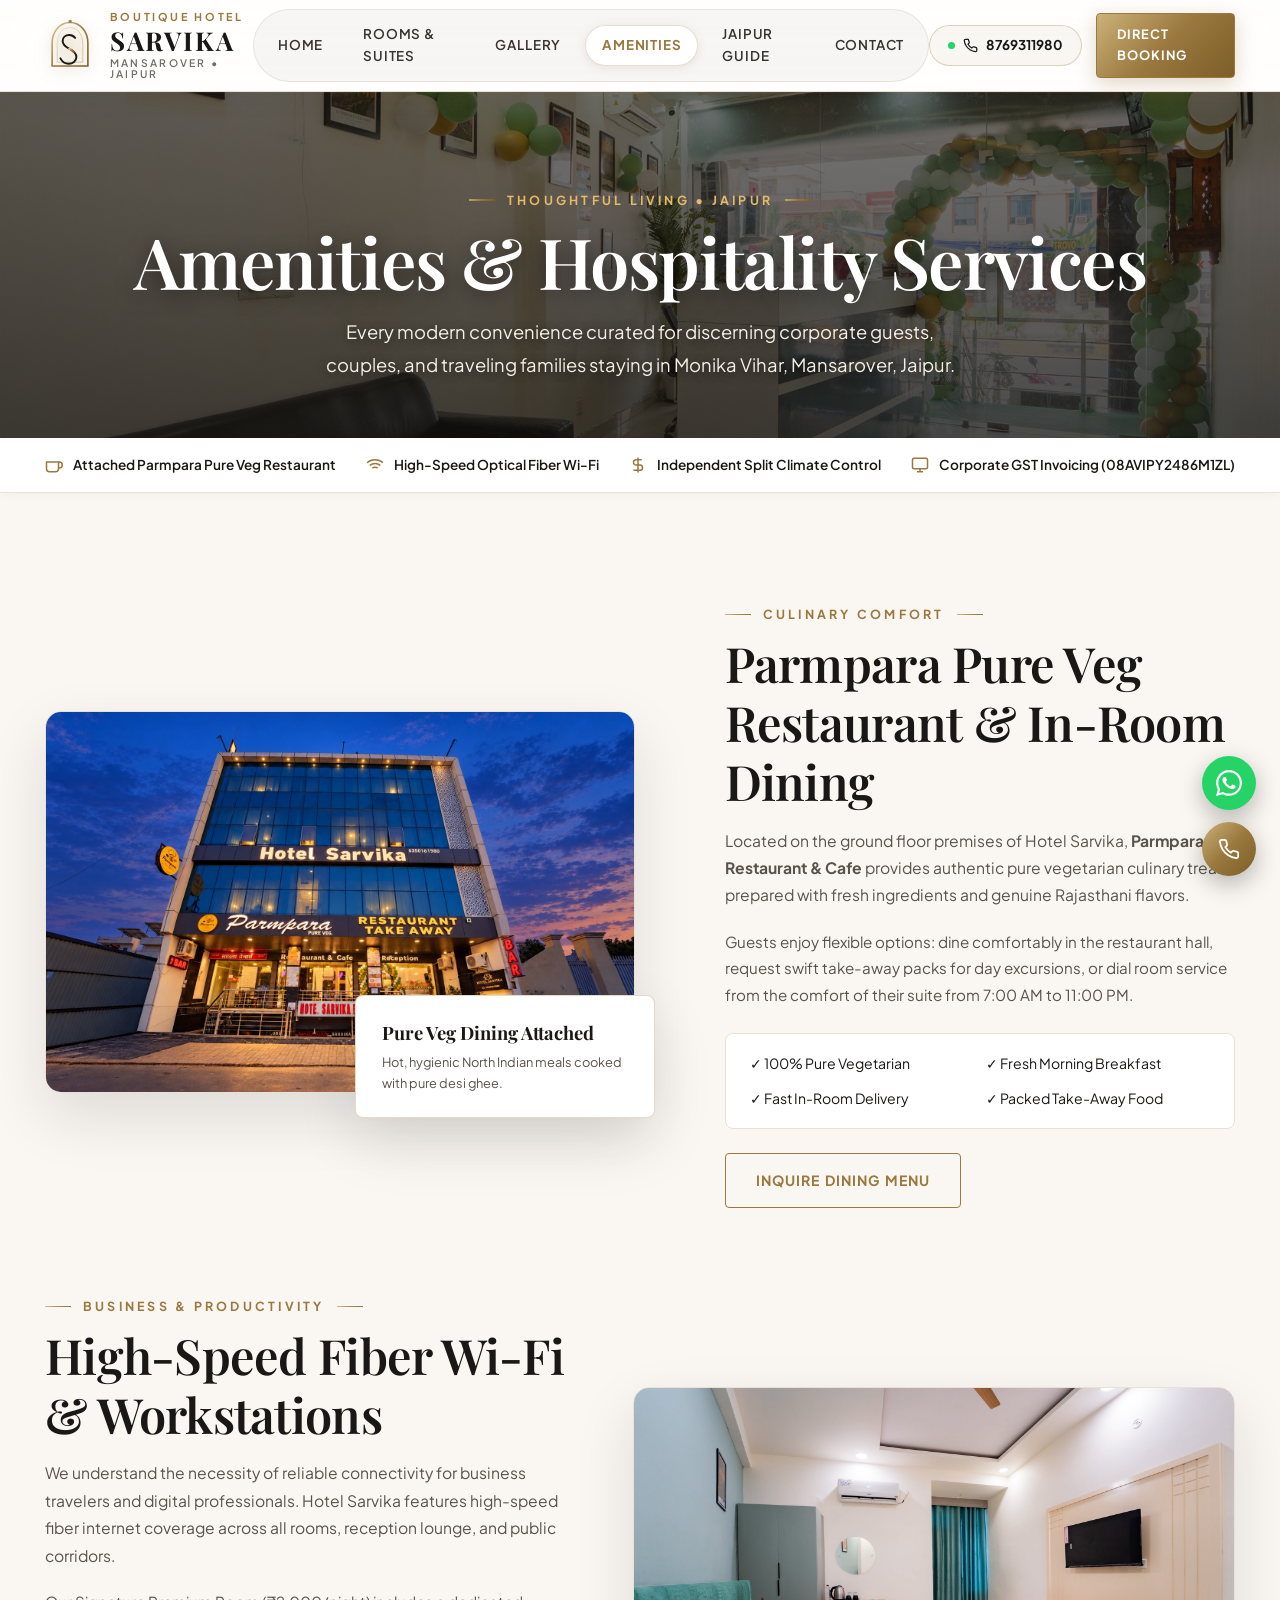
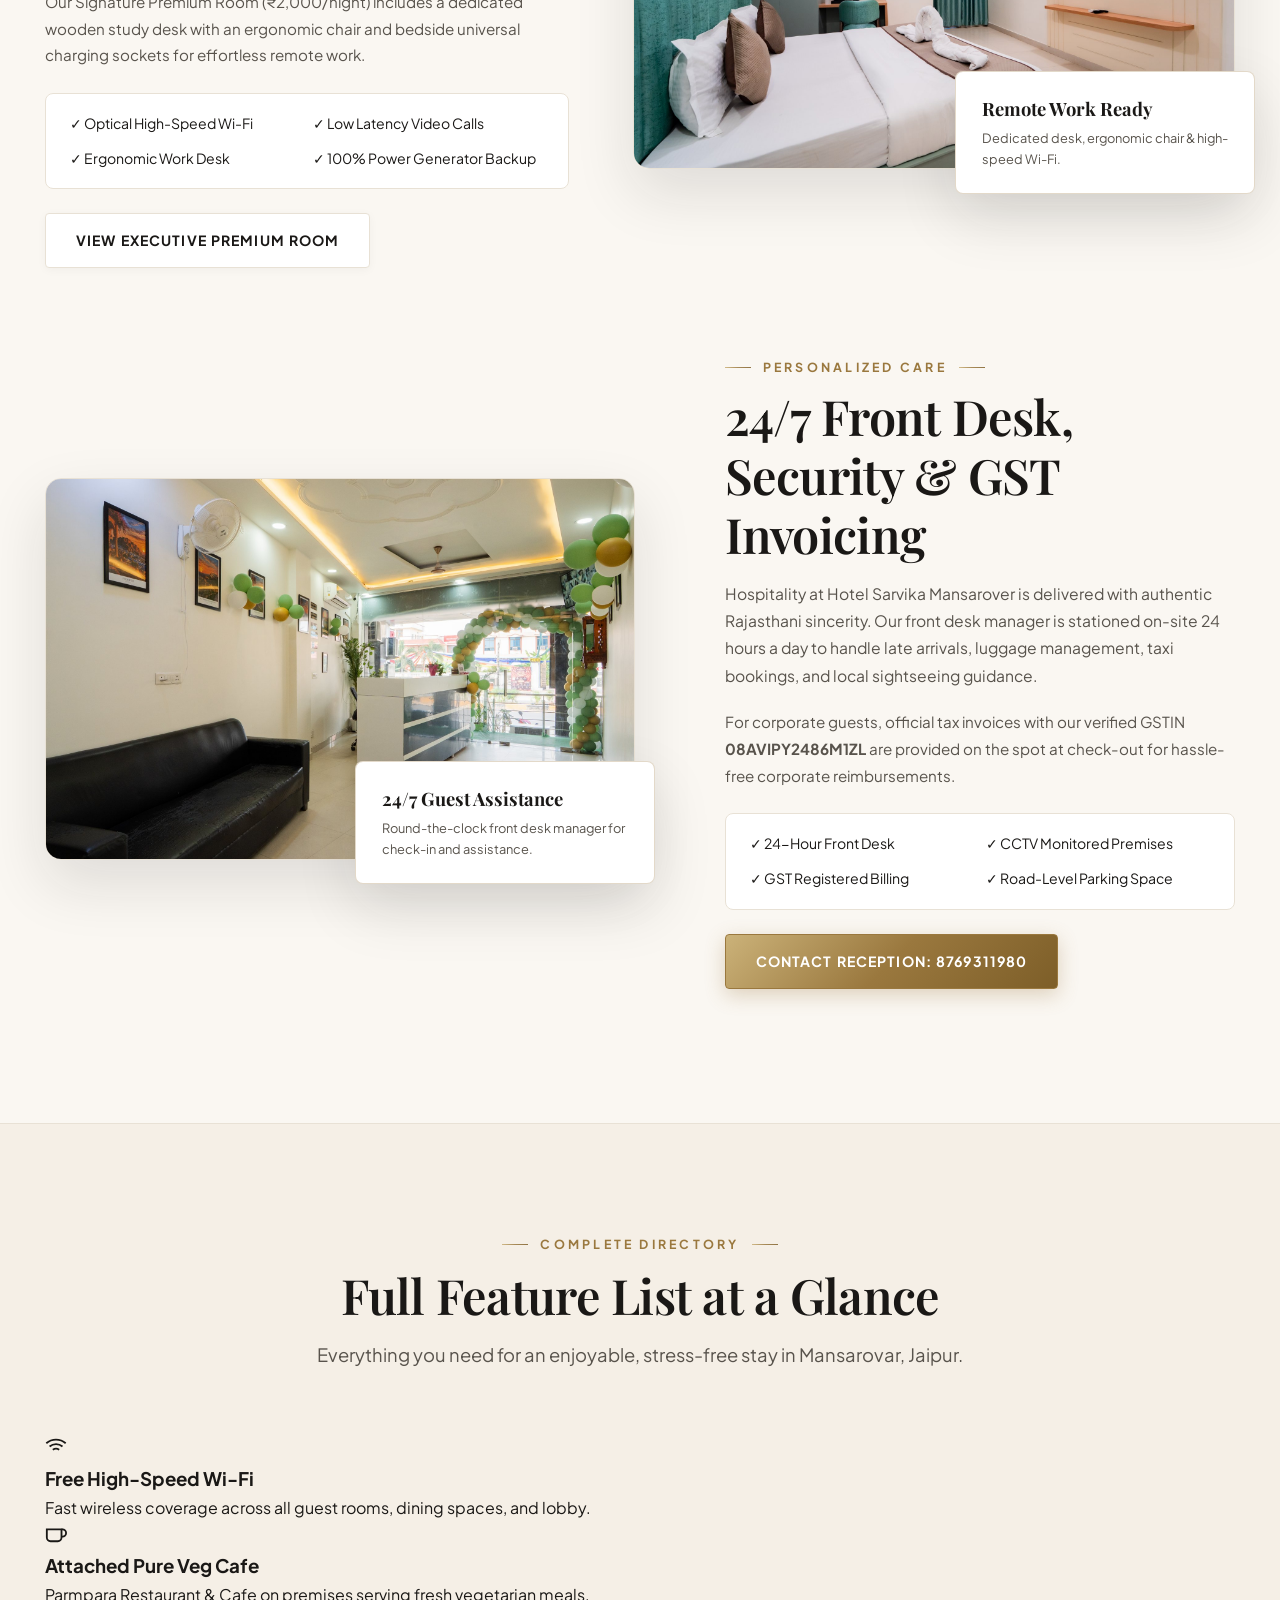
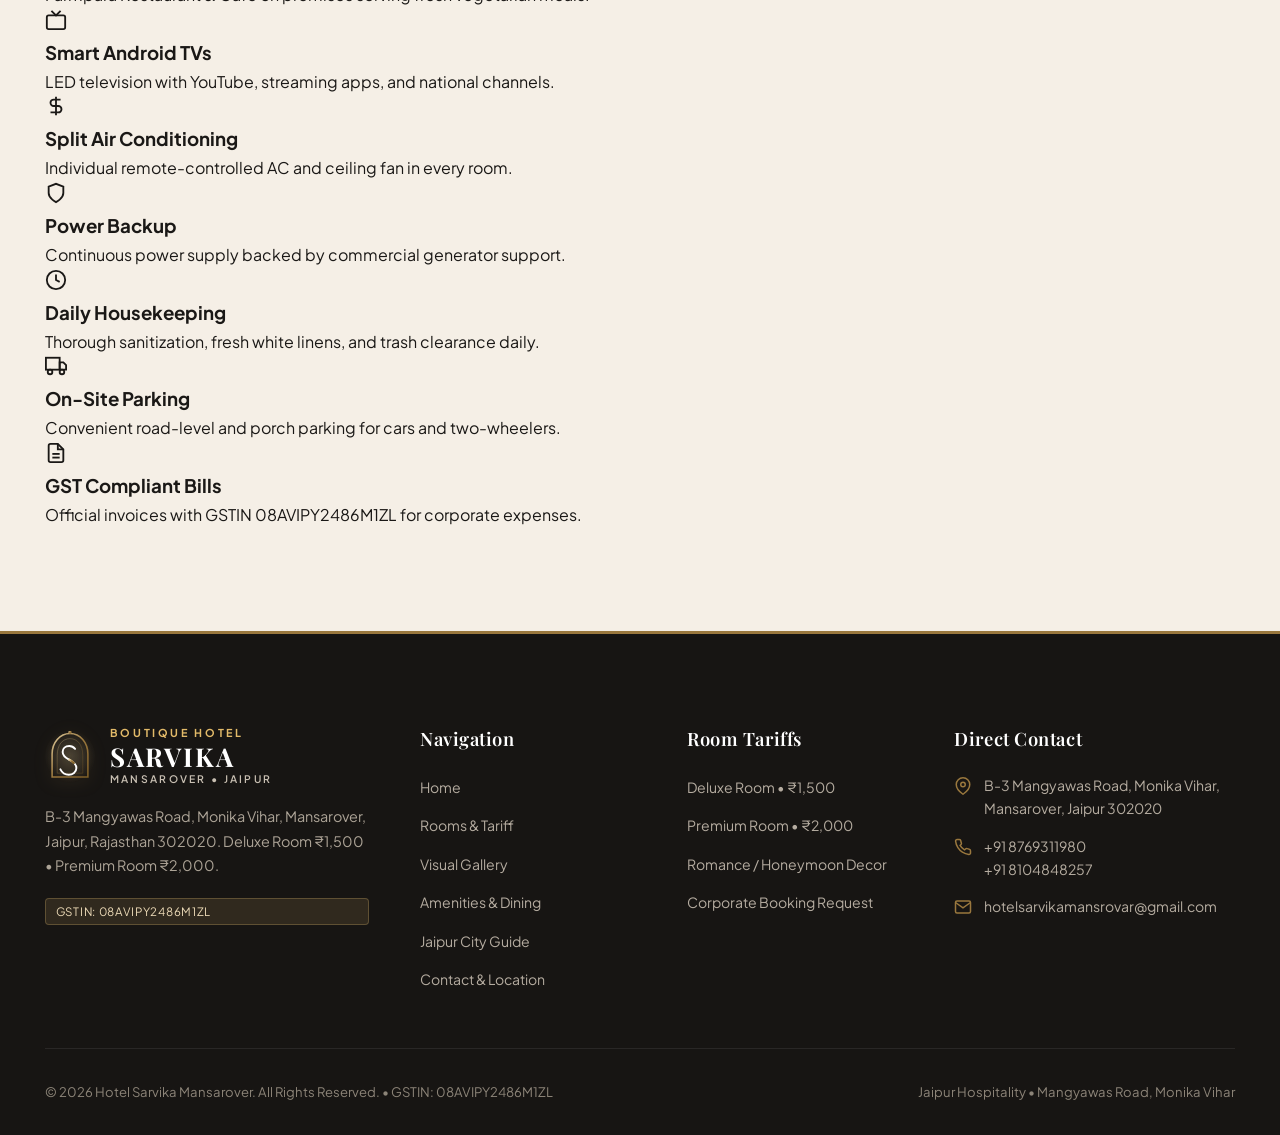
==== commit 84d4293a: "feat(mobile): complete luxury mobile UI/UX overhaul across all pages and breakpoints" ====
--- a/amenities.html
+++ b/amenities.html
@@ -47,15 +47,31 @@
           <li><a href="amenities.html" class="nav-link active">Amenities</a></li>
           <li><a href="location.html" class="nav-link">Jaipur Guide</a></li>
           <li><a href="contact.html" class="nav-link">Contact</a></li>
+          <li class="nav-drawer-footer">
+            <div class="nav-drawer-actions">
+              <a href="https://wa.me/918769311980?text=Hello%20Hotel%20Sarvika%20Mansarover%2C%20I%20would%20like%20to%20inquire%20about%20booking%20a%20room." class="btn btn-whatsapp nav-drawer-btn" target="_blank">
+                <svg width="15" height="15" viewBox="0 0 24 24" fill="currentColor"><path d="M.057 24l1.687-6.163c-1.041-1.804-1.588-3.849-1.587-5.946.003-6.556 5.338-11.891 11.893-11.891 3.181.001 6.167 1.24 8.413 3.488 2.245 2.248 3.481 5.236 3.48 8.414-.003 6.557-5.338 11.892-11.893 11.892-1.99-.001-3.951-.5-5.688-1.448l-6.305 1.654zm6.597-3.807c1.676.995 3.276 1.591 5.392 1.592 5.448 0 9.886-4.434 9.889-9.885.002-5.462-4.415-9.89-9.881-9.892-5.452 0-9.887 4.434-9.889 9.884-.001 2.225.651 3.891 1.746 5.634l-.999 3.648 3.742-.981zm11.387-5.464c-.074-.124-.272-.198-.57-.347-.297-.149-1.758-.868-2.031-.967-.272-.099-.47-.149-.669.149-.198.297-.768.967-.941 1.165-.173.198-.347.223-.644.074-.297-.149-1.255-.462-2.39-1.475-.883-.788-1.48-1.761-1.653-2.059-.173-.297-.018-.458.13-.606.134-.133.297-.347.446-.521.151-.172.2-.296.3-.495.099-.198.05-.372-.025-.521-.075-.148-.669-1.611-.916-2.206-.242-.579-.487-.501-.669-.51l-.57-.01c-.198 0-.52.074-.792.372s-1.04 1.016-1.04 2.479 1.065 2.876 1.213 3.074c.149.198 2.095 3.2 5.076 4.487.709.306 1.263.489 1.694.626.712.226 1.36.194 1.872.118.571-.085 1.758-.719 2.006-1.413.248-.695.248-1.29.173-1.414z"/></svg>
+                WhatsApp Us
+              </a>
+              <a href="tel:+918769311980" class="btn btn-secondary nav-drawer-btn">
+                <svg width="14" height="14" viewBox="0 0 24 24" fill="none" stroke="currentColor" stroke-width="2"><path d="M22 16.92v3a2 2 0 0 1-2.18 2 19.79 19.79 0 0 1-8.63-3.07 19.5 19.5 0 0 1-6-6 19.79 19.79 0 0 1-3.07-8.67A2 2 0 0 1 4.11 2h3a2 2 0 0 1 2 1.72 12.84 12.84 0 0 0 .7 2.81 2 2 0 0 1-.45 2.11L8.09 9.91a16 16 0 0 0 6 6l1.27-1.27a2 2 0 0 1 2.11-.45 12.84 12.84 0 0 0 2.81.7A2 2 0 0 1 22 16.92z"></path></svg>
+                Call Desk
+              </a>
+            </div>
+            <div class="nav-drawer-meta">
+              B-3 Mangyawas Rd, Monika Vihar, Mansarovar Jaipur<br>
+              <span class="drawer-gst">GSTIN: 08AVIPY2486M1ZL</span>
+            </div>
+          </li>
         </ul>
       </nav>
 
       <div class="nav-actions">
         <a href="tel:+918769311980" class="nav-phone-link" aria-label="Call Hotel Sarvika">
           <svg width="15" height="15" viewBox="0 0 24 24" fill="none" stroke="currentColor" stroke-width="2"><path d="M22 16.92v3a2 2 0 0 1-2.18 2 19.79 19.79 0 0 1-8.63-3.07 19.5 19.5 0 0 1-6-6 19.79 19.79 0 0 1-3.07-8.67A2 2 0 0 1 4.11 2h3a2 2 0 0 1 2 1.72 12.84 12.84 0 0 0 .7 2.81 2 2 0 0 1-.45 2.11L8.09 9.91a16 16 0 0 0 6 6l1.27-1.27a2 2 0 0 1 2.11-.45 12.84 12.84 0 0 0 2.81.7A2 2 0 0 1 22 16.92z"></path></svg>
-          8769311980
+          <span class="nav-phone-text">8769311980</span>
         </a>
-        <a href="contact.html" class="btn btn-primary" style="padding: 10px 20px; font-size: 0.8rem;">
+        <a href="contact.html" class="btn btn-primary nav-book-btn" style="padding: 10px 20px; font-size: 0.8rem;">
           Direct Booking
         </a>
         <button class="menu-toggle" id="menuToggle" aria-label="Toggle navigation menu" aria-expanded="false">
@@ -375,6 +391,28 @@
     </div>
   </footer>
 
+  <!-- Fixed Mobile Bottom Action Bar (App-Grade 5-Star Hotel Conversion Hub) -->
+  <nav class="mobile-bottom-bar" aria-label="Quick Mobile Reservation">
+    <a href="tel:+918769311980" class="mobile-bar-btn mobile-bar-call">
+      <div class="mobile-bar-icon">
+        <svg width="18" height="18" viewBox="0 0 24 24" fill="none" stroke="currentColor" stroke-width="2.2"><path d="M22 16.92v3a2 2 0 0 1-2.18 2 19.79 19.79 0 0 1-8.63-3.07 19.5 19.5 0 0 1-6-6 19.79 19.79 0 0 1-3.07-8.67A2 2 0 0 1 4.11 2h3a2 2 0 0 1 2 1.72 12.84 12.84 0 0 0 .7 2.81 2 2 0 0 1-.45 2.11L8.09 9.91a16 16 0 0 0 6 6l1.27-1.27a2 2 0 0 1 2.11-.45 12.84 12.84 0 0 0 2.81.7A2 2 0 0 1 22 16.92z"></path></svg>
+      </div>
+      <div class="mobile-bar-text">
+        <span class="mobile-bar-title">Call Front Desk</span>
+        <span class="mobile-bar-sub">8769311980</span>
+      </div>
+    </a>
+    <a href="https://wa.me/918769311980?text=Hello%20Hotel%20Sarvika%20Mansarover%2C%20I%20would%20like%20to%20book%20a%20room%20(Deluxe%20%E2%82%B91500%20%2F%20Premium%20%E2%82%B92000)." class="mobile-bar-btn mobile-bar-whatsapp" target="_blank" rel="noopener">
+      <div class="mobile-bar-icon">
+        <svg width="18" height="18" viewBox="0 0 24 24" fill="currentColor"><path d="M.057 24l1.687-6.163c-1.041-1.804-1.588-3.849-1.587-5.946.003-6.556 5.338-11.891 11.893-11.891 3.181.001 6.167 1.24 8.413 3.488 2.245 2.248 3.481 5.236 3.48 8.414-.003 6.557-5.338 11.892-11.893 11.892-1.99-.001-3.951-.5-5.688-1.448l-6.305 1.654zm6.597-3.807c1.676.995 3.276 1.591 5.392 1.592 5.448 0 9.886-4.434 9.889-9.885.002-5.462-4.415-9.89-9.881-9.892-5.452 0-9.887 4.434-9.889 9.884-.001 2.225.651 3.891 1.746 5.634l-.999 3.648 3.742-.981zm11.387-5.464c-.074-.124-.272-.198-.57-.347-.297-.149-1.758-.868-2.031-.967-.272-.099-.47-.149-.669.149-.198.297-.768.967-.941 1.165-.173.198-.347.223-.644.074-.297-.149-1.255-.462-2.39-1.475-.883-.788-1.48-1.761-1.653-2.059-.173-.297-.018-.458.13-.606.134-.133.297-.347.446-.521.151-.172.2-.296.3-.495.099-.198.05-.372-.025-.521-.075-.148-.669-1.611-.916-2.206-.242-.579-.487-.501-.669-.51l-.57-.01c-.198 0-.52.074-.792.372s-1.04 1.016-1.04 2.479 1.065 2.876 1.213 3.074c.149.198 2.095 3.2 5.076 4.487.709.306 1.263.489 1.694.626.712.226 1.36.194 1.872.118.571-.085 1.758-.719 2.006-1.413.248-.695.248-1.29.173-1.414z"/></svg>
+      </div>
+      <div class="mobile-bar-text">
+        <span class="mobile-bar-title">Book via WhatsApp</span>
+        <span class="mobile-bar-sub">From ₹1,500/night</span>
+      </div>
+    </a>
+  </nav>
+
   <script src="assets/js/3d-scroll.js"></script>
   <script src="assets/js/main.js"></script>
 </body>
--- a/assets/css/style.css
+++ b/assets/css/style.css
@@ -1604,8 +1604,21 @@
 }
 
 /* ==========================================================================
-   RESPONSIVE BREAKPOINTS
+   RESPONSIVE BREAKPOINTS (APP-GRADE LUXURY MOBILE ARCHITECTURE)
    ========================================================================== */
+.mobile-bottom-bar {
+  display: none;
+}
+
+.nav-drawer-footer {
+  display: none;
+}
+
+body.menu-locked {
+  overflow: hidden !important;
+  touch-action: none;
+}
+
 @media (max-width: 1024px) {
   .reservation-bar-glass {
     grid-template-columns: repeat(2, 1fr);
@@ -1650,7 +1663,15 @@
 
 @media (max-width: 992px) {
   :root {
-    --header-height: 76px;
+    --header-height: 70px;
+  }
+
+  .site-header {
+    height: 70px;
+  }
+
+  .site-header.scrolled {
+    height: 64px;
   }
 
   .menu-toggle {
@@ -1663,21 +1684,24 @@
     left: 0;
     right: 0;
     width: 100%;
+    height: calc(100vh - var(--header-height));
     background: rgba(255, 255, 255, 0.98);
     backdrop-filter: blur(28px);
     -webkit-backdrop-filter: blur(28px);
     flex-direction: column;
-    padding: 24px 20px 32px;
-    gap: 8px;
-    border-radius: 0 0 20px 20px;
+    padding: 20px 20px 40px;
+    gap: 4px;
+    border-radius: 0;
     border: none;
-    border-bottom: 2px solid var(--gold-border);
-    box-shadow: 0 25px 60px rgba(0, 0, 0, 0.18);
+    border-top: 1px solid rgba(154, 120, 62, 0.16);
+    box-shadow: 0 25px 60px rgba(0, 0, 0, 0.22);
     transform: translateY(-120%);
     opacity: 0;
     pointer-events: none;
     transition: transform 0.35s var(--transition-smooth), opacity 0.3s ease;
     z-index: 999;
+    overflow-y: auto;
+    -webkit-overflow-scrolling: touch;
   }
 
   .nav-menu.open {
@@ -1688,79 +1712,613 @@
 
   .nav-link {
     width: 100%;
-    text-align: center;
-    padding: 12px 20px;
-    font-size: 0.92rem;
+    text-align: left;
+    padding: 13px 18px;
+    font-size: 0.95rem;
+    font-weight: 600;
     border-radius: var(--radius-xs);
+    border: 1px solid transparent;
+    display: flex;
+    align-items: center;
+    justify-content: space-between;
+  }
+
+  .nav-link::after {
+    content: "›";
+    font-size: 1.3rem;
+    color: var(--gold-primary);
+    opacity: 0.4;
+    transition: transform 0.2s ease, opacity 0.2s ease;
+  }
+
+  .nav-link:hover::after, .nav-link.active::after {
+    opacity: 1;
+    transform: translateX(4px);
+  }
+
+  .nav-link.active {
+    background: rgba(154, 120, 62, 0.08);
+    border-color: rgba(154, 120, 62, 0.24);
+    color: var(--gold-primary);
+    font-weight: 700;
   }
 
   .nav-actions .btn {
     display: none;
   }
+
+  .nav-drawer-footer {
+    display: flex;
+    flex-direction: column;
+    gap: 14px;
+    margin-top: 14px;
+    padding-top: 18px;
+    border-top: 1px solid rgba(154, 120, 62, 0.18);
+    width: 100%;
+  }
+
+  .nav-drawer-actions {
+    display: grid;
+    grid-template-columns: 1fr 1fr;
+    gap: 10px;
+    width: 100%;
+  }
+
+  .nav-drawer-btn {
+    padding: 12px 14px;
+    font-size: 0.8rem;
+    text-align: center;
+    justify-content: center;
+    border-radius: var(--radius-xs);
+    white-space: nowrap;
+    display: flex;
+    align-items: center;
+    gap: 6px;
+    font-weight: 700;
+  }
+
+  .nav-drawer-meta {
+    text-align: center;
+    font-size: 0.76rem;
+    color: var(--text-secondary);
+    line-height: 1.5;
+  }
+
+  .drawer-gst {
+    display: inline-block;
+    background: var(--bg-sand);
+    padding: 2px 8px;
+    border-radius: 4px;
+    font-weight: 700;
+    color: var(--gold-primary);
+    margin-top: 4px;
+  }
 }
 
 @media (max-width: 768px) {
+  :root {
+    --header-height: 66px;
+  }
+
+  body {
+    padding-bottom: 74px; /* Space for persistent bottom bar */
+  }
+
+  .floating-contact-hub {
+    display: none !important; /* Hide floating bubbles to avoid covering mobile content */
+  }
+
+  /* 1. Header Compact Luxury */
+  .site-header {
+    height: 66px;
+  }
+
+  .site-header.scrolled {
+    height: 62px;
+  }
+
+  .nav-container {
+    padding: 0 14px;
+  }
+
+  .brand-identity-hub {
+    gap: 10px;
+  }
+
+  .brand-crest-mark {
+    width: 38px;
+    height: 42px;
+    padding: 1px;
+  }
+
+  .brand-kicker {
+    font-size: 0.58rem;
+    letter-spacing: 0.18em;
+  }
+
+  .brand-title {
+    font-size: 1.32rem;
+    letter-spacing: 0.06em;
+  }
+
+  .brand-location {
+    font-size: 0.58rem;
+    letter-spacing: 0.16em;
+  }
+
+  .nav-actions {
+    gap: 8px;
+  }
+
+  .nav-phone-link {
+    padding: 7px 12px;
+    font-size: 0.78rem;
+  }
+
+  .menu-toggle {
+    width: 38px;
+    height: 38px;
+    padding: 6px 7px;
+  }
+
+  .menu-toggle .hamburger-bar {
+    width: 20px;
+  }
+
+  /* 2. Hero Section */
+  .hero-immersive-section {
+    padding: 1.6rem 0 3rem;
+    min-height: auto;
+  }
+
+  .hero-editorial-card {
+    padding: 1.5rem 1.15rem;
+    border-radius: 12px;
+  }
+
+  .hero-luxury-badge {
+    font-size: 0.7rem;
+    padding: 5px 12px;
+    margin-bottom: 12px;
+    line-height: 1.35;
+    text-align: center;
+  }
+
+  .hero-headline-main {
+    font-size: clamp(1.8rem, 6.8vw, 2.35rem);
+    line-height: 1.18;
+    margin-bottom: 12px;
+    letter-spacing: -0.01em;
+  }
+
+  .hero-lead-description {
+    font-size: 0.92rem;
+    line-height: 1.6;
+    margin-bottom: 20px;
+  }
+
+  .hero-cta-ribbon {
+    display: flex;
+    flex-direction: column;
+    gap: 10px;
+    width: 100%;
+    margin-bottom: 24px;
+  }
+
+  .hero-cta-ribbon .btn {
+    width: 100%;
+    min-height: 48px;
+    justify-content: center;
+    font-size: 0.88rem;
+  }
+
+  .hero-highlights-row {
+    display: grid;
+    grid-template-columns: 1fr 1fr;
+    gap: 12px 14px;
+    padding: 16px 0 0;
+    border-top: 1px solid rgba(255, 255, 255, 0.22);
+    background: none;
+    border-radius: 0;
+    padding-left: 0;
+  }
+
+  .hero-highlight-item {
+    flex-direction: column;
+    align-items: flex-start;
+    gap: 2px;
+  }
+
+  .hero-highlight-val {
+    font-size: 1.55rem;
+  }
+
+  .hero-highlight-lbl {
+    font-size: 0.72rem;
+  }
+
+  /* 3. Quick Booking Engine Bar */
+  .reservation-bar-wrapper {
+    margin-top: -24px;
+    margin-bottom: 24px;
+  }
 
   .reservation-bar-glass {
     grid-template-columns: 1fr;
-    padding: 20px;
+    padding: 18px 14px;
+    gap: 12px;
+    border-radius: 12px;
   }
 
   .res-field {
     border-right: none;
-    border-bottom: 1px solid var(--border-subtle);
-    padding-bottom: 14px;
+    border-bottom: 1px solid rgba(154, 120, 62, 0.16);
+    padding-bottom: 10px;
     padding-right: 0;
   }
 
-  .reservation-bar-glass .btn {
+  .res-field label {
+    font-size: 0.72rem;
+    margin-bottom: 4px;
+  }
+
+  .res-field input, .res-field select {
+    font-size: 16px !important; /* Strictly prevents iOS Safari auto-zoom */
+    width: 100%;
+    height: 44px;
+    padding: 8px 12px;
+    background: rgba(245, 239, 230, 0.55);
+    border: 1px solid rgba(154, 120, 62, 0.22);
+    border-radius: 6px;
+    box-sizing: border-box;
+  }
+
+  #btnQuickBook {
+    min-height: 48px;
+    width: 100%;
+    justify-content: center;
+    font-size: 0.9rem;
     grid-column: span 1;
   }
 
+  /* 4. Privileges Strip */
+  .privileges-strip {
+    padding: 14px 0;
+  }
+
+  .privileges-grid {
+    display: grid;
+    grid-template-columns: 1fr 1fr;
+    gap: 12px 10px;
+  }
+
+  .privilege-item {
+    font-size: 0.78rem;
+    gap: 8px;
+  }
+
+  /* 5. Inner Page Hero Banner */
+  .inner-page-hero {
+    padding: 3rem 0 2.2rem;
+  }
+
+  .inner-page-hero .heading-display {
+    font-size: clamp(1.8rem, 6.5vw, 2.3rem);
+    line-height: 1.2;
+  }
+
+  /* 6. Editorial Bento (Overview Section) */
+  .editorial-bento-grid {
+    grid-template-columns: 1fr;
+    gap: 28px;
+  }
+
+  .editorial-img-master img {
+    height: 250px;
+  }
+
+  .editorial-floating-plate {
+    position: relative;
+    inset: auto;
+    margin: -28px 12px 0 12px;
+    max-width: calc(100% - 24px);
+    box-shadow: var(--shadow-md);
+    padding: 18px 20px;
+  }
+
+  /* 7. Asymmetric Suite Feature Cards & Angles Preview */
+  .suite-feature-card {
+    border-radius: 12px;
+    margin-bottom: 24px;
+  }
+
+  .suite-split-layout {
+    grid-template-columns: 1fr;
+  }
+
+  .suite-image-side {
+    height: 260px;
+    min-height: 260px;
+    max-height: 260px;
+    position: relative;
+    overflow: hidden;
+  }
+
+  .suite-image-side img {
+    height: 100%;
+    width: 100%;
+    object-fit: cover;
+  }
+
+  .room-thumb-strip {
+    position: absolute !important;
+    bottom: 10px !important;
+    left: 10px !important;
+    right: 10px !important;
+    margin: 0 !important;
+    padding: 6px 10px !important;
+    background: rgba(18, 16, 14, 0.85) !important;
+    backdrop-filter: blur(12px) !important;
+    -webkit-backdrop-filter: blur(12px) !important;
+    border-radius: 8px !important;
+    display: flex !important;
+    align-items: center !important;
+    gap: 8px !important;
+    overflow-x: auto !important;
+    -webkit-overflow-scrolling: touch !important;
+    z-index: 10 !important;
+    scrollbar-width: none !important;
+  }
+
+  .room-thumb-strip::-webkit-scrollbar {
+    display: none;
+  }
+
+  .room-thumb-label {
+    font-size: 0.64rem;
+    margin-right: 2px;
+  }
+
+  .room-thumb-btn {
+    width: 52px;
+    height: 38px;
+    border-radius: 4px;
+    flex-shrink: 0;
+  }
+
+  .suite-info-side {
+    padding: 22px 16px 24px;
+  }
+
+  .suite-tag-badge {
+    font-size: 0.7rem;
+    margin-bottom: 8px;
+  }
+
+  .suite-info-side h3 {
+    font-size: 1.7rem !important;
+    margin-bottom: 6px;
+  }
+
+  .suite-price-hero {
+    margin-bottom: 12px;
+  }
+
+  .suite-price-hero .amount {
+    font-size: 2.1rem;
+  }
+
+  .suite-spec-list {
+    grid-template-columns: 1fr;
+    gap: 8px;
+    padding: 14px 12px;
+    margin: 16px 0 20px;
+    font-size: 0.85rem;
+  }
+
+  /* 8. Romance Package Section */
+  .romance-experience-section {
+    background-attachment: scroll !important;
+    padding: 3.5rem 0;
+  }
+
+  .romance-glass-box {
+    padding: 24px 16px;
+    margin: 0 auto;
+    border-radius: 12px;
+  }
+
+  /* 9. Gallery Filters & Masonry */
+  .gallery-filter-tabs {
+    display: flex;
+    justify-content: flex-start;
+    gap: 8px;
+    flex-wrap: nowrap;
+    overflow-x: auto;
+    -webkit-overflow-scrolling: touch;
+    padding: 4px 16px 12px;
+    margin: 0 -16px 1.8rem;
+    scrollbar-width: none;
+  }
+
+  .gallery-filter-tabs::-webkit-scrollbar {
+    display: none;
+  }
+
+  .filter-btn {
+    white-space: nowrap;
+    flex-shrink: 0;
+    padding: 8px 16px;
+    font-size: 0.74rem;
+  }
+
+  .gallery-masonry {
+    grid-template-columns: 1fr;
+    gap: 16px;
+  }
+
+  .gallery-item, .gallery-item.span-2-row {
+    height: 250px;
+  }
+
+  .gallery-item.span-2-col {
+    grid-column: span 1;
+  }
+
+  .gallery-overlay {
+    opacity: 1;
+    background: linear-gradient(180deg, rgba(26, 24, 22, 0) 40%, rgba(26, 24, 22, 0.88) 100%);
+    padding: 16px;
+  }
+
+  .gallery-overlay h4 {
+    font-size: 1.1rem;
+  }
+
+  /* 10. Transit & Policies */
   .transit-grid-3, .policy-panel-grid {
     grid-template-columns: 1fr;
-  }
-
-  .gallery-masonry {
-    grid-template-columns: 1fr;
-  }
-
-  .gallery-item.span-2-row {
-    height: 300px;
-  }
-
-  .gallery-item.span-2-col {
-    grid-column: span 1;
-  }
-
+    gap: 16px;
+  }
+
+  .transit-card, .policy-item-box {
+    padding: 20px 18px;
+  }
+
+  /* 11. Forms */
   .form-grid-2 {
     grid-template-columns: 1fr;
+    gap: 14px;
+  }
+
+  .form-control {
+    font-size: 16px !important;
+    padding: 12px 14px;
+  }
+
+  .contact-info-panel, .booking-form-card {
+    padding: 24px 18px;
+  }
+
+  /* 12. Footer */
+  .site-footer {
+    padding-top: 3.2rem;
+    padding-bottom: 1.8rem;
   }
 
   .footer-grid {
     grid-template-columns: 1fr;
-  }
-
-  .notice-inner {
+    gap: 2rem;
+    margin-bottom: 2.2rem;
+  }
+
+  .footer-bottom {
+    flex-direction: column;
+    text-align: center;
+    gap: 10px;
+  }
+
+  /* 13. Persistent Mobile Bottom Action Bar */
+  .mobile-bottom-bar {
+    display: flex;
+    position: fixed;
+    bottom: 0;
+    left: 0;
+    right: 0;
+    height: 64px;
+    background: rgba(255, 255, 255, 0.97);
+    backdrop-filter: blur(20px) saturate(180%);
+    -webkit-backdrop-filter: blur(20px) saturate(180%);
+    border-top: 1px solid rgba(154, 120, 62, 0.28);
+    box-shadow: 0 -8px 24px rgba(26, 24, 22, 0.12);
+    z-index: 1000;
+    padding: 8px 12px calc(8px + env(safe-area-inset-bottom));
+    gap: 10px;
+    align-items: center;
+  }
+
+  .mobile-bar-btn {
+    flex: 1;
+    height: 48px;
+    display: flex;
+    align-items: center;
     justify-content: center;
-    text-align: center;
-  }
-
-  .notice-contact-list {
+    gap: 8px;
+    border-radius: var(--radius-xs);
+    text-decoration: none;
+    font-weight: 700;
+    transition: transform 0.2s ease, opacity 0.2s ease;
+  }
+
+  .mobile-bar-btn:active {
+    transform: scale(0.97);
+  }
+
+  .mobile-bar-call {
+    background: #FFFFFF;
+    color: var(--text-primary);
+    border: 1.5px solid rgba(154, 120, 62, 0.35);
+  }
+
+  .mobile-bar-call .mobile-bar-icon {
+    color: var(--gold-primary);
+  }
+
+  .mobile-bar-whatsapp {
+    background: #25D366;
+    color: #FFFFFF;
+    border: 1.5px solid #20BA5A;
+    box-shadow: 0 4px 14px rgba(37, 211, 102, 0.3);
+  }
+
+  .mobile-bar-icon {
+    display: flex;
+    align-items: center;
+    justify-content: center;
+  }
+
+  .mobile-bar-text {
+    display: flex;
     flex-direction: column;
-    gap: 6px;
-  }
-
-  .editorial-floating-plate {
-    position: static;
-    max-width: 100%;
-    margin-top: 16px;
-  }
-
-  .room-thumb-strip {
-    position: static;
-    margin-top: 10px;
-    background: rgba(18, 16, 14, 0.9);
+    text-align: left;
+    line-height: 1.15;
+  }
+
+  .mobile-bar-title {
+    font-size: 0.8rem;
+    font-weight: 700;
+    letter-spacing: 0.02em;
+  }
+
+  .mobile-bar-sub {
+    font-size: 0.65rem;
+    opacity: 0.88;
+    font-weight: 600;
+  }
+}
+
+@media (max-width: 540px) {
+  .nav-phone-link {
+    width: 38px;
+    height: 38px;
+    padding: 0;
+    justify-content: center;
+    border-radius: 50%;
+  }
+
+  .nav-phone-text {
+    display: none;
+  }
+
+  .nav-phone-link::before {
+    position: absolute;
+    top: 2px;
+    right: 2px;
+  }
+
+  .privileges-grid {
+    grid-template-columns: 1fr;
+    gap: 8px;
   }
 }
 
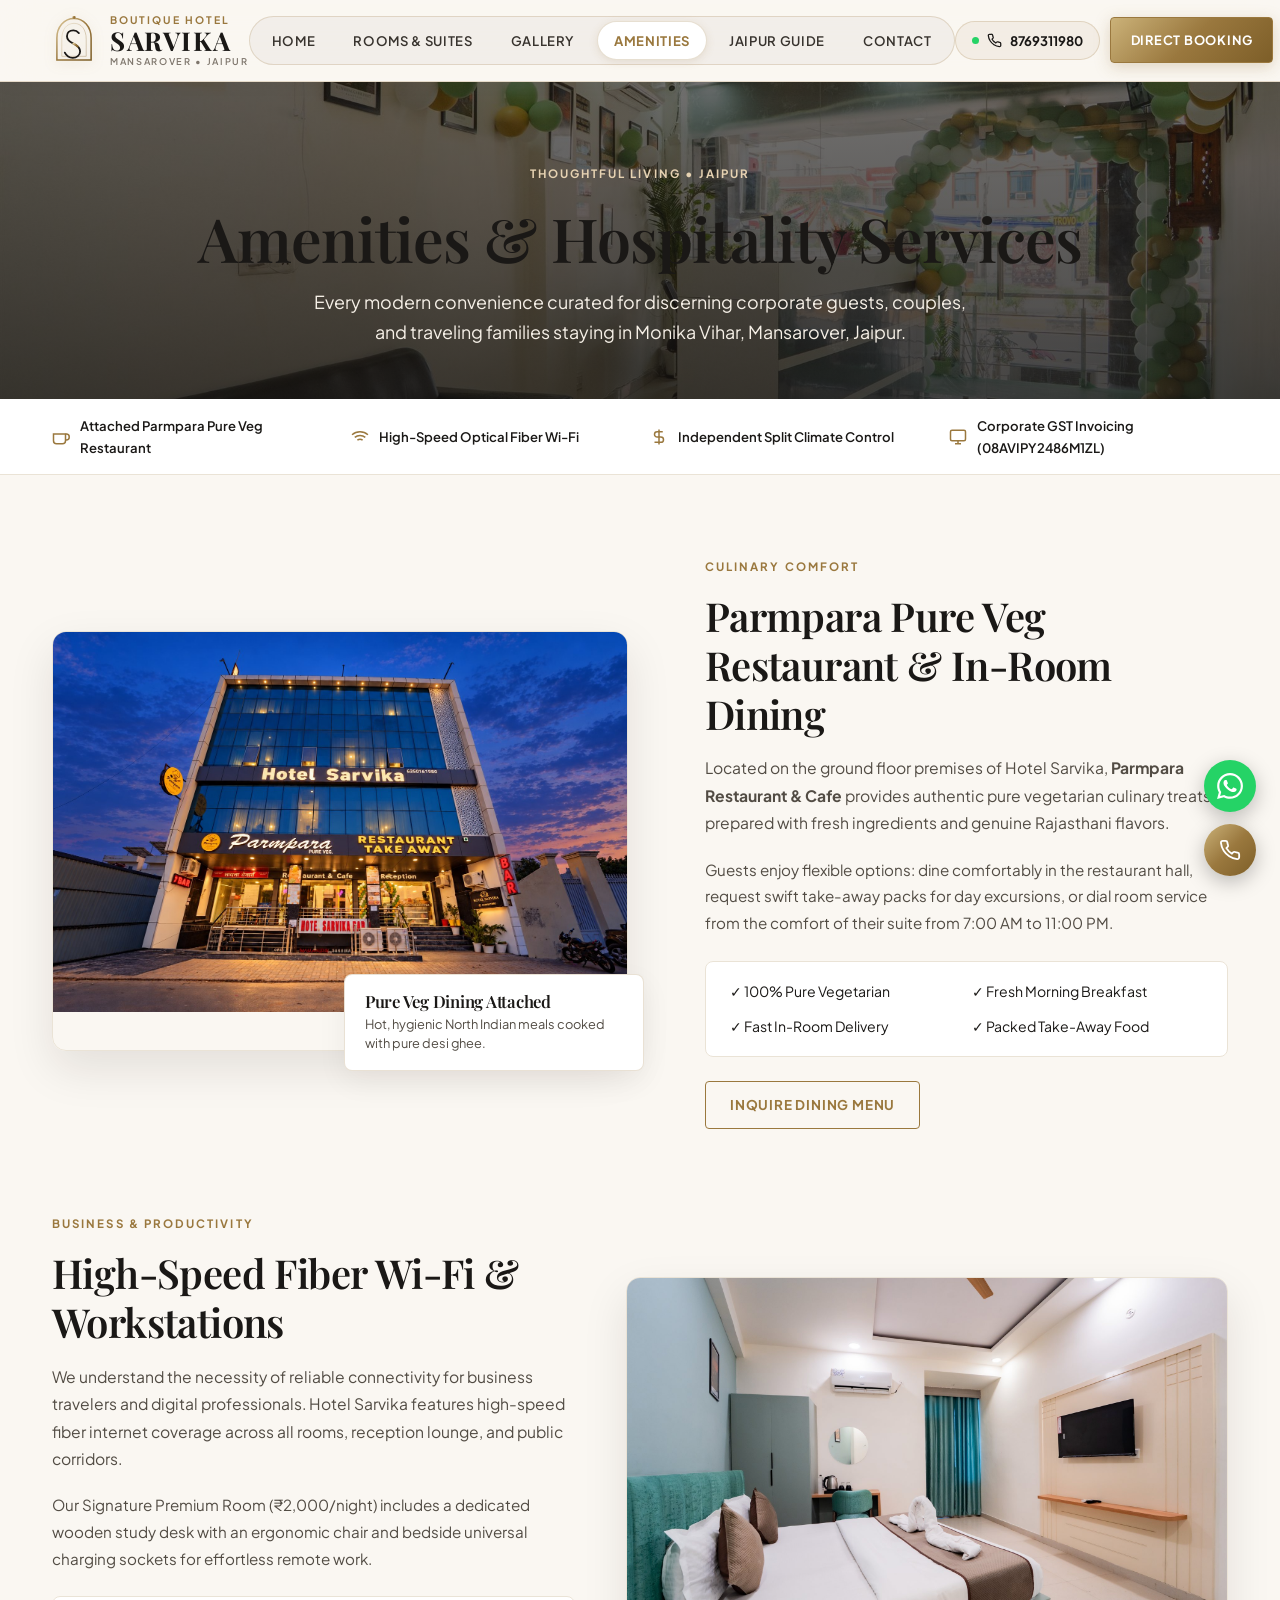
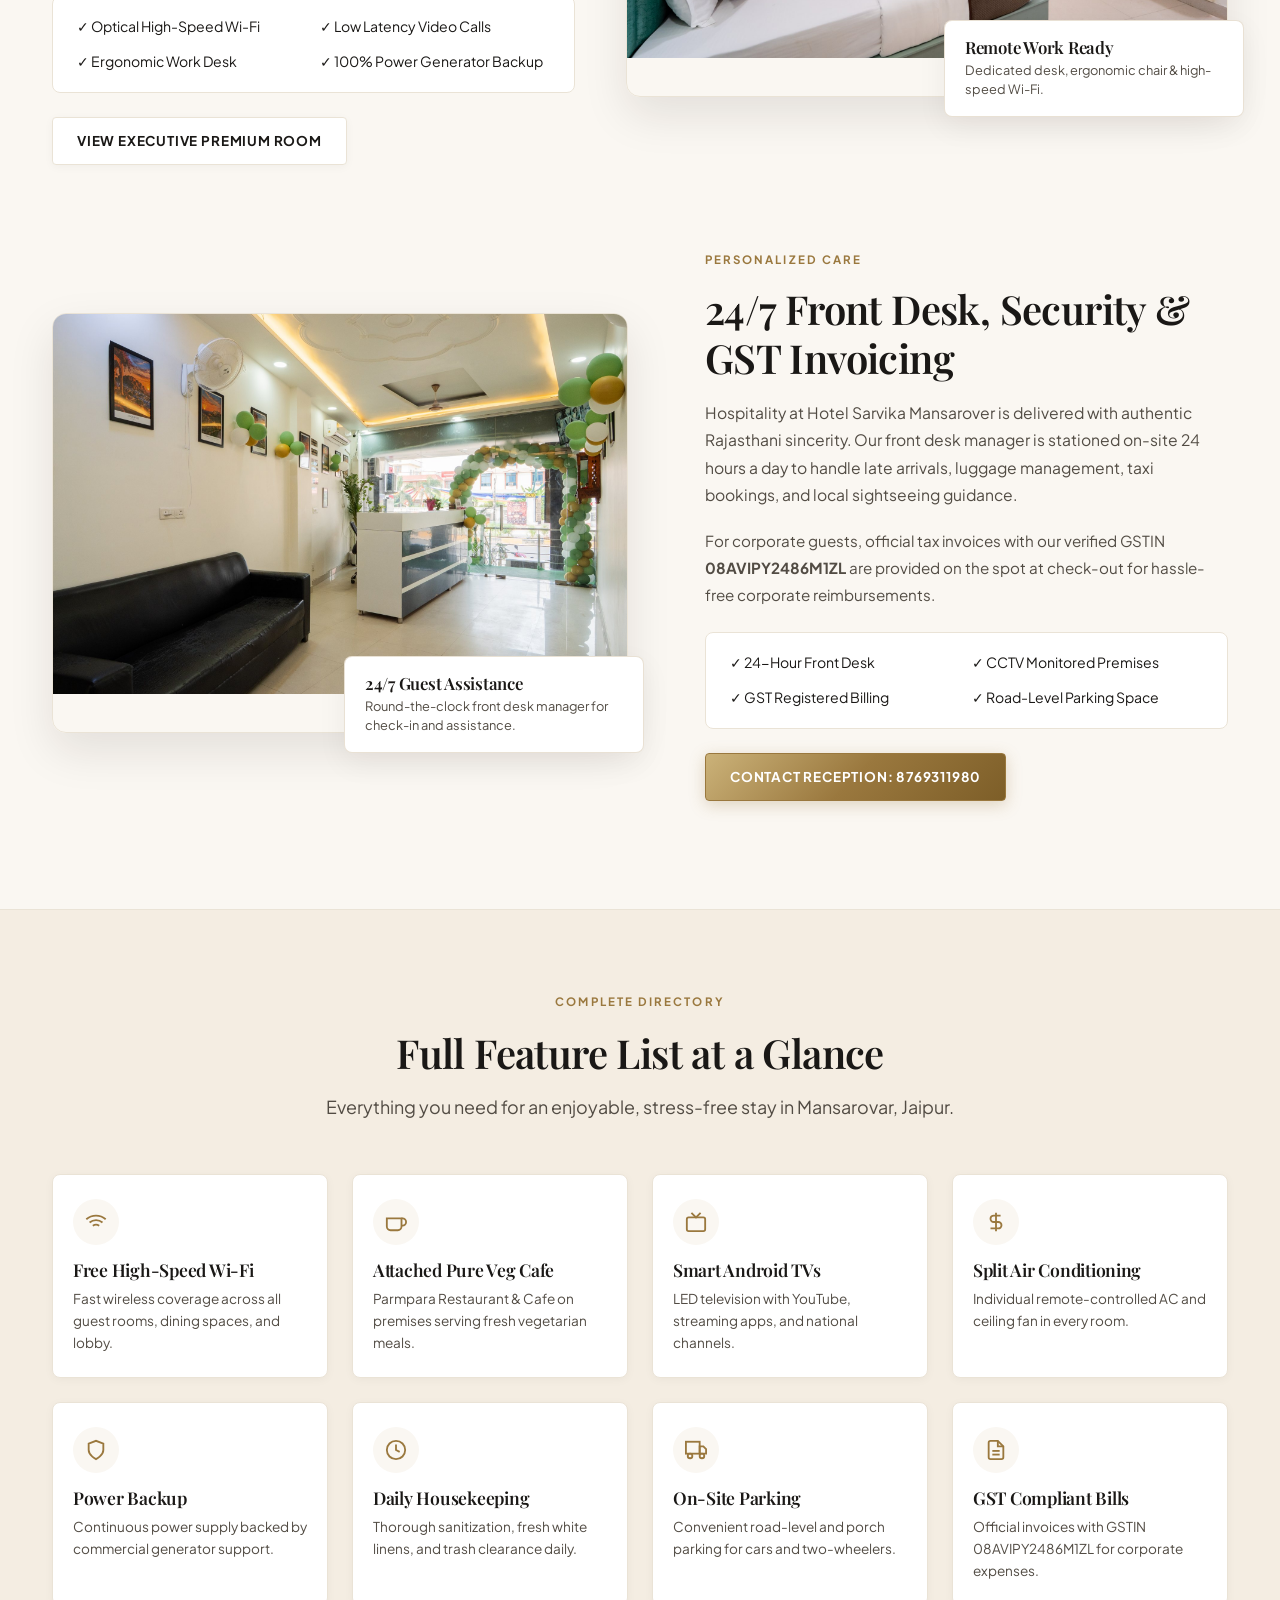
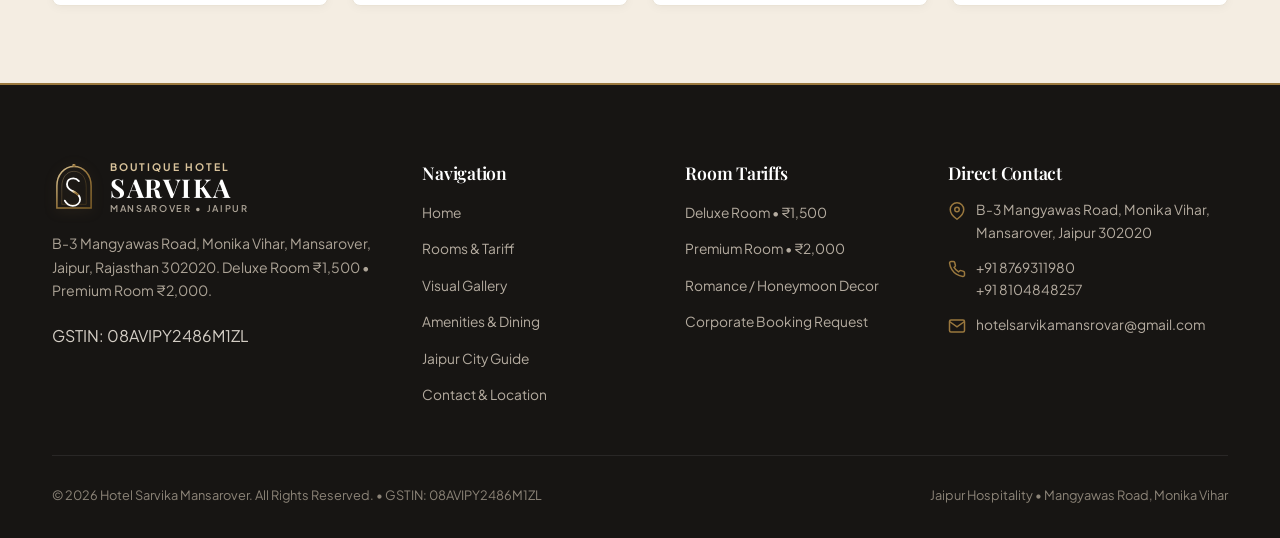
==== commit 64d94235: "feat(design): mobile-first luxury UI/UX overhaul with editorial typography and persistent bottom bar" ====
--- a/amenities.html
+++ b/amenities.html
@@ -6,6 +6,12 @@
   <title>Amenities &amp; Hospitality | Hotel Sarvika Mansarover Jaipur</title>
   <meta name="description" content="Discover premium amenities at Hotel Sarvika Mansarover: Attached Parmpara Pure Veg Restaurant, 24/7 room service, Android Smart TV, high-speed Wi-Fi, split AC, and corporate GST billing.">
   <link rel="icon" type="image/svg+xml" href="assets/images/favicon.svg">
+
+  <!-- Core Google Fonts Preconnect & Fonts -->
+  <link rel="preconnect" href="https://fonts.googleapis.com">
+  <link rel="preconnect" href="https://fonts.gstatic.com" crossorigin>
+  <link href="https://fonts.googleapis.com/css2?family=Cormorant+Garamond:ital,wght@0,400;0,600;0,700;1,400;1,600&family=Playfair+Display:ital,wght@0,500;0,600;0,700;1,400&family=Plus+Jakarta+Sans:wght@300;400;500;600;700;800&display=swap" rel="stylesheet">
+
   <link rel="stylesheet" href="assets/css/style.css">
 </head>
 <body>
--- a/assets/css/style.css
+++ b/assets/css/style.css
@@ -1,61 +1,83 @@
 /* ==========================================================================
    HOTEL SARVIKA MANSAROVER, JAIPUR
-   Bespoke Editorial Luxury Hotel Design System
-   Full Visual Immersion (20-30% Fade Backgrounds) | No AI Template Clichés
+   Bespoke Editorial Luxury Hospitality Design System
+   Mobile-First Architecture | High-End Editorial Typography | Authentic Photography
    ========================================================================== */
 
-@import url('https://fonts.googleapis.com/css2?family=Cormorant+Garamond:ital,wght@0,400;0,500;0,600;0,700;1,400;1,600&family=Playfair+Display:ital,wght@0,400;0,500;0,600;0,700;1,400;1,600&family=Plus+Jakarta+Sans:wght@300;400;500;600;700;800&display=swap');
-
+/* --------------------------------------------------------------------------
+   1. DESIGN TOKENS & SYSTEM VARIABLES
+   -------------------------------------------------------------------------- */
 :root {
-  /* Warm Heritage Sand, Linen, Travertine & Gold Palette */
+  /* Warm Alabaster, Linen, Travertine & Heritage Palette */
   --bg-sand: #FAF7F2;
-  --bg-cream: #F5EFE6;
-  --bg-light: #FFFFFF;
-  --bg-card: #FFFFFF;
-  --bg-accent-soft: #F0EAE1;
-  
+  --bg-cream: #F4EDE2;
+  --bg-warm-tint: #EFE8DC;
+  --bg-surface: #FFFFFF;
+  --bg-dark: #171513;
+  --bg-dark-surface: #221F1C;
+
+  /* Typography Colors */
   --text-primary: #1A1816;
-  --text-secondary: #58534C;
-  --text-muted: #827C73;
-  --text-light: #FFFFFF;
-
-  /* Royal Jaipur Gold & Warm Brass */
+  --text-secondary: #524C44;
+  --text-muted: #7E766C;
+  --text-light: #FAF7F2;
+  --text-light-muted: #C8BFB3;
+
+  /* Royal Jaipur Antique Brass & Gold */
   --gold-primary: #9A783E;
-  --gold-hover: #83642F;
-  --gold-light: #DFCA9B;
-  --gold-bright: #E2BA69;
-  --gold-soft: rgba(154, 120, 62, 0.12);
-  --gold-border: rgba(154, 120, 62, 0.28);
+  --gold-dark: #7D5E28;
+  --gold-light: #D9C39B;
+  --gold-sheen: #E8D5B5;
+  --gold-soft: rgba(154, 120, 62, 0.10);
+  --gold-border: rgba(154, 120, 62, 0.22);
+  --gold-border-focus: rgba(154, 120, 62, 0.65);
   --gold-gradient: linear-gradient(135deg, #CBB279 0%, #9A783E 50%, #7D5E28 100%);
-  --gold-gradient-soft: linear-gradient(135deg, rgba(203, 178, 121, 0.18) 0%, rgba(154, 120, 62, 0.06) 100%);
-
-  /* Border & Surface Radii */
-  --border-subtle: #E8E1D5;
-  --border-focus: #9A783E;
+
+  /* Functional Accents */
+  --whatsapp-green: #25D366;
+  --whatsapp-dark: #1EBE5D;
+  --whatsapp-glow: rgba(37, 211, 102, 0.25);
+  --star-gold: #E5A93C;
+
+  /* Borders & Dividers */
+  --border-subtle: #EAE3D6;
+  --border-light: rgba(255, 255, 255, 0.20);
+  --border-card: rgba(154, 120, 62, 0.16);
+
+  /* Radius System */
   --radius-xs: 4px;
   --radius-sm: 8px;
-  --radius-md: 16px;
-  --radius-lg: 24px;
+  --radius-md: 14px;
+  --radius-lg: 20px;
   --radius-full: 9999px;
 
-  /* High-End Shadows */
-  --shadow-sm: 0 2px 10px rgba(26, 24, 22, 0.04);
-  --shadow-md: 0 10px 30px rgba(26, 24, 22, 0.08);
-  --shadow-lg: 0 24px 60px rgba(26, 24, 22, 0.12);
-  --shadow-glass: 0 20px 50px rgba(0, 0, 0, 0.18), 0 0 1px 1px rgba(255, 255, 255, 0.4);
-
-  /* Typography */
-  --font-serif: 'Playfair Display', Georgia, serif;
-  --font-editorial: 'Cormorant Garamond', Georgia, serif;
+  /* Luxury Restrained Shadows */
+  --shadow-subtle: 0 2px 10px rgba(26, 24, 22, 0.04);
+  --shadow-card: 0 10px 30px rgba(26, 24, 22, 0.06);
+  --shadow-elevated: 0 18px 45px rgba(26, 24, 22, 0.10);
+  --shadow-floating: 0 24px 60px rgba(26, 24, 22, 0.14);
+
+  /* Typography Scale */
+  --font-serif: 'Playfair Display', 'Cormorant Garamond', Georgia, serif;
+  --font-editorial: 'Cormorant Garamond', Garamond, serif;
   --font-sans: 'Plus Jakarta Sans', -apple-system, BlinkMacSystemFont, 'Segoe UI', Roboto, sans-serif;
 
-  /* Layout */
-  --container-max: 1320px;
-  --header-height: 92px;
+  /* Layout & Measurements */
+  --header-height: 68px;
+  --container-max: 1240px;
   --transition-smooth: cubic-bezier(0.16, 1, 0.3, 1);
-}
-
-/* Base Reset */
+  --transition-fast: 0.22s ease;
+}
+
+@media (min-width: 992px) {
+  :root {
+    --header-height: 82px;
+  }
+}
+
+/* --------------------------------------------------------------------------
+   2. BASE RESET & ACCESSIBILITY
+   -------------------------------------------------------------------------- */
 *, *::before, *::after {
   box-sizing: border-box;
   margin: 0;
@@ -65,6 +87,7 @@
 html {
   scroll-behavior: smooth;
   font-size: 16px;
+  -webkit-text-size-adjust: 100%;
   -webkit-font-smoothing: antialiased;
   -moz-osx-font-smoothing: grayscale;
 }
@@ -79,6 +102,18 @@
   position: relative;
 }
 
+/* Mobile Safe Area Padding (ensures persistent bottom bar doesn't obscure content) */
+@media (max-width: 768px) {
+  body {
+    padding-bottom: 74px;
+  }
+}
+
+body.menu-locked {
+  overflow: hidden !important;
+  touch-action: none;
+}
+
 img {
   max-width: 100%;
   height: auto;
@@ -88,79 +123,81 @@
 a {
   color: inherit;
   text-decoration: none;
-  transition: all 0.25s var(--transition-smooth);
+  transition: color var(--transition-fast);
 }
 
 button, input, select, textarea {
   font-family: inherit;
   font-size: inherit;
-  outline: none;
-}
-
-/* ==========================================================================
-   Typography Utilities (Editorial Luxury)
-   ========================================================================== */
-.tagline {
+  color: inherit;
+}
+
+button {
+  background: none;
+  border: none;
+  cursor: pointer;
+}
+
+ul, ol {
+  list-style: none;
+}
+
+/* Screen reader accessible hidden utility */
+.sr-only {
+  position: absolute;
+  width: 1px;
+  height: 1px;
+  padding: 0;
+  margin: -1px;
+  overflow: hidden;
+  clip: rect(0, 0, 0, 0);
+  white-space: nowrap;
+  border-width: 0;
+}
+
+/* --------------------------------------------------------------------------
+   3. TYPOGRAPHY & HEADINGS
+   -------------------------------------------------------------------------- */
+h1, h2, h3, h4, .heading-display, .heading-section {
+  font-family: var(--font-serif);
+  font-weight: 600;
+  line-height: 1.2;
+  color: var(--text-primary);
+  letter-spacing: -0.015em;
+}
+
+.heading-display {
+  font-size: clamp(2rem, 5.5vw, 3.8rem);
+  line-height: 1.15;
+}
+
+.heading-section {
+  font-size: clamp(1.65rem, 3.8vw, 2.5rem);
+  line-height: 1.22;
+  margin-bottom: 12px;
+}
+
+.section-kicker, .tagline {
   font-family: var(--font-sans);
-  font-size: 0.78rem;
+  font-size: 0.72rem;
   font-weight: 700;
+  letter-spacing: 0.18em;
   text-transform: uppercase;
-  letter-spacing: 0.26em;
   color: var(--gold-primary);
   display: inline-flex;
   align-items: center;
-  gap: 12px;
+  gap: 8px;
+  margin-bottom: 8px;
 }
 
 .tagline-light {
-  color: #E2BA69;
-}
-
-.tagline::before, .tagline::after {
-  content: "";
-  display: inline-block;
-  width: 26px;
-  height: 1.5px;
-  background: var(--gold-gradient);
-  opacity: 0.85;
-}
-
-.heading-display {
-  font-family: var(--font-serif);
-  font-size: clamp(2.8rem, 5.5vw, 4.8rem);
-  font-weight: 600;
-  line-height: 1.12;
-  color: var(--text-primary);
-  letter-spacing: -0.02em;
-}
-
-.heading-section {
-  font-family: var(--font-serif);
-  font-size: clamp(2.1rem, 3.8vw, 3.1rem);
-  font-weight: 600;
-  line-height: 1.22;
-  color: var(--text-primary);
-  letter-spacing: -0.015em;
+  color: #E6D2B2;
 }
 
 .lead-text {
-  font-size: 1.15rem;
+  font-size: clamp(0.95rem, 1.8vw, 1.12rem);
   color: var(--text-secondary);
-  line-height: 1.82;
-  font-weight: 400;
-}
-
-.gold-gradient-text {
-  background: linear-gradient(135deg, #DFCA9B 0%, #C2A160 50%, #9A783E 100%);
-  -webkit-background-clip: text;
-  -webkit-text-fill-color: transparent;
-  display: inline-block;
-}
-
-.editorial-italic {
-  font-family: var(--font-editorial);
-  font-style: italic;
-  font-weight: 400;
+  line-height: 1.7;
 }
 
 .container {
@@ -168,53 +205,61 @@
   max-width: var(--container-max);
   margin-left: auto;
   margin-right: auto;
-  padding-left: clamp(1.25rem, 3.5vw, 3rem);
-  padding-right: clamp(1.25rem, 3.5vw, 3rem);
+  padding-left: 1.25rem;
+  padding-right: 1.25rem;
+}
+
+@media (min-width: 768px) {
+  .container {
+    padding-left: 2rem;
+    padding-right: 2rem;
+  }
 }
 
 .section-spacing {
-  padding-top: clamp(4.5rem, 8vw, 8rem);
-  padding-bottom: clamp(4.5rem, 8vw, 8rem);
-  position: relative;
+  padding-top: clamp(3.2rem, 6vw, 5.5rem);
+  padding-bottom: clamp(3.2rem, 6vw, 5.5rem);
 }
 
 .section-header {
   text-align: center;
   max-width: 720px;
-  margin: 0 auto clamp(2.8rem, 5vw, 4.5rem);
-}
-
-/* ==========================================================================
-   Buttons (Luxury Tactile)
-   ========================================================================== */
+  margin: 0 auto clamp(2.2rem, 4vw, 3.5rem);
+}
+
+/* --------------------------------------------------------------------------
+   4. BUTTONS & ACTIONS
+   -------------------------------------------------------------------------- */
 .btn {
   display: inline-flex;
   align-items: center;
   justify-content: center;
-  gap: 10px;
-  padding: 15px 30px;
+  gap: 8px;
+  padding: 12px 24px;
   border-radius: var(--radius-xs);
-  font-size: 0.88rem;
+  font-size: 0.84rem;
   font-weight: 700;
-  letter-spacing: 0.08em;
+  letter-spacing: 0.06em;
   text-transform: uppercase;
   cursor: pointer;
   border: 1px solid transparent;
-  transition: all 0.3s var(--transition-smooth);
+  transition: all 0.25s var(--transition-smooth);
   position: relative;
-  overflow: hidden;
+  white-space: nowrap;
+  touch-action: manipulation;
+  min-height: 46px;
 }
 
 .btn-primary {
   background: var(--gold-gradient);
   color: #FFFFFF;
   border-color: var(--gold-primary);
-  box-shadow: 0 6px 20px rgba(154, 120, 62, 0.3);
+  box-shadow: 0 4px 16px rgba(154, 120, 62, 0.28);
 }
 
 .btn-primary:hover {
   background: linear-gradient(135deg, #A88647 0%, #856530 100%);
-  box-shadow: 0 10px 28px rgba(154, 120, 62, 0.42);
+  box-shadow: 0 8px 24px rgba(154, 120, 62, 0.38);
   transform: translateY(-2px);
 }
 
@@ -222,27 +267,27 @@
   background: #FFFFFF;
   color: var(--text-primary);
   border-color: var(--border-subtle);
-  box-shadow: var(--shadow-sm);
+  box-shadow: var(--shadow-subtle);
 }
 
 .btn-secondary:hover {
   border-color: var(--gold-primary);
   color: var(--gold-primary);
+  box-shadow: var(--shadow-card);
   transform: translateY(-2px);
-  box-shadow: var(--shadow-md);
 }
 
 .btn-whatsapp {
-  background-color: #25D366;
+  background-color: var(--whatsapp-green);
   color: #FFFFFF;
-  border-color: #20BA5A;
-  box-shadow: 0 6px 20px rgba(37, 211, 102, 0.28);
+  border-color: var(--whatsapp-dark);
+  box-shadow: 0 4px 16px var(--whatsapp-glow);
 }
 
 .btn-whatsapp:hover {
-  background-color: #1eb853;
+  background-color: var(--whatsapp-dark);
+  box-shadow: 0 8px 24px rgba(37, 211, 102, 0.38);
   transform: translateY(-2px);
-  box-shadow: 0 10px 28px rgba(37, 211, 102, 0.38);
 }
 
 .btn-outline-gold {
@@ -263,7 +308,7 @@
   gap: 8px;
   color: var(--gold-primary);
   font-weight: 700;
-  font-size: 0.92rem;
+  font-size: 0.86rem;
   letter-spacing: 0.05em;
   text-transform: uppercase;
 }
@@ -273,43 +318,30 @@
 }
 
 .link-arrow:hover svg {
-  transform: translateX(6px);
-}
-
-/* ==========================================================================
-   NAVIGATION BAR (ELEVATED & LOGO FIXED)
-   ========================================================================== */
-
-.gst-badge {
-  font-size: 0.72rem;
-  background: rgba(194, 161, 96, 0.15);
-  border: 1px solid rgba(194, 161, 96, 0.32);
-  padding: 3px 10px;
-  border-radius: var(--radius-xs);
-  color: #EBD9B6;
-  letter-spacing: 0.06em;
-}
-
-/* Main Site Header (Ultra-Luxury Glassmorphic Architectural Nav) */
+  transform: translateX(5px);
+}
+
+/* --------------------------------------------------------------------------
+   5. HEADER & MOBILE NAVIGATION
+   -------------------------------------------------------------------------- */
 .site-header {
   position: sticky;
   top: 0;
   z-index: 1001;
-  background-color: rgba(255, 255, 255, 0.88);
-  backdrop-filter: blur(28px) saturate(190%);
-  -webkit-backdrop-filter: blur(28px) saturate(190%);
-  border-bottom: 1px solid rgba(154, 120, 62, 0.22);
+  background-color: rgba(250, 247, 242, 0.94);
+  backdrop-filter: blur(20px) saturate(180%);
+  -webkit-backdrop-filter: blur(20px) saturate(180%);
+  border-bottom: 1px solid var(--gold-border);
   height: var(--header-height);
   display: flex;
   align-items: center;
-  box-shadow: 0 4px 30px rgba(26, 24, 22, 0.05), 0 1px 0 rgba(154, 120, 62, 0.14);
-  transition: all 0.35s var(--transition-smooth);
+  box-shadow: 0 2px 18px rgba(26, 24, 22, 0.04);
+  transition: height 0.3s ease, background-color 0.3s ease, box-shadow 0.3s ease;
 }
 
 .site-header.scrolled {
-  background-color: rgba(255, 255, 255, 0.96);
-  height: 74px;
-  box-shadow: 0 12px 38px rgba(26, 24, 22, 0.1), 0 1px 0 rgba(154, 120, 62, 0.25);
+  background-color: rgba(255, 255, 255, 0.98);
+  box-shadow: 0 6px 24px rgba(26, 24, 22, 0.08);
 }
 
 .nav-container {
@@ -319,30 +351,36 @@
   width: 100%;
 }
 
-/* Bulletproof Brand Identity in Header (Fixes Missing Logo) */
+/* Brand Identity */
 .brand-identity-hub {
   display: inline-flex;
   align-items: center;
-  gap: 15px;
+  gap: 10px;
   text-decoration: none;
   cursor: pointer;
-  padding: 4px 0;
+  flex-shrink: 0;
+}
+
+.brand-crest-mark {
+  width: 38px;
+  height: 42px;
+  flex-shrink: 0;
+  filter: drop-shadow(0 2px 6px rgba(154, 120, 62, 0.25));
   transition: transform 0.3s ease;
 }
 
-.brand-crest-mark {
-  width: 50px;
-  height: 54px;
-  flex-shrink: 0;
-  filter: drop-shadow(0 3px 8px rgba(154, 120, 62, 0.3));
-  transition: transform 0.35s var(--transition-smooth);
-  background: radial-gradient(circle, rgba(223, 202, 155, 0.22) 0%, transparent 72%);
-  border-radius: 50%;
-  padding: 2px;
+@media (min-width: 992px) {
+  .brand-identity-hub {
+    gap: 14px;
+  }
+  .brand-crest-mark {
+    width: 44px;
+    height: 48px;
+  }
 }
 
 .brand-identity-hub:hover .brand-crest-mark {
-  transform: scale(1.06) rotate(-2deg);
+  transform: scale(1.05) rotate(-2deg);
 }
 
 .brand-typography {
@@ -352,106 +390,112 @@
 
 .brand-kicker {
   font-family: var(--font-sans);
-  font-size: 0.68rem;
+  font-size: 0.58rem;
   font-weight: 700;
-  letter-spacing: 0.24em;
+  letter-spacing: 0.20em;
   color: var(--gold-primary);
   text-transform: uppercase;
   line-height: 1;
-  margin-bottom: 4px;
+  margin-bottom: 3px;
 }
 
 .brand-title {
   font-family: var(--font-serif);
-  font-size: 1.62rem;
+  font-size: 1.35rem;
   font-weight: 700;
-  color: #1A1816;
-  letter-spacing: 0.08em;
-  line-height: 1.05;
+  color: var(--text-primary);
+  letter-spacing: 0.06em;
+  line-height: 1;
+}
+
+@media (min-width: 992px) {
+  .brand-kicker {
+    font-size: 0.65rem;
+  }
+  .brand-title {
+    font-size: 1.62rem;
+  }
 }
 
 .brand-location {
   font-family: var(--font-sans);
-  font-size: 0.65rem;
+  font-size: 0.58rem;
   font-weight: 600;
-  letter-spacing: 0.22em;
-  color: #726E67;
+  letter-spacing: 0.18em;
+  color: var(--text-muted);
   text-transform: uppercase;
   line-height: 1;
-  margin-top: 4px;
-}
-
-/* Light variant for footer and dark panels */
+  margin-top: 3px;
+}
+
+/* Dark Variant for Footer */
 .brand-identity-hub.brand-light .brand-kicker {
-  color: #E2BA69;
-}
-
+  color: var(--gold-light);
+}
 .brand-identity-hub.brand-light .brand-title {
   color: #FFFFFF;
 }
-
 .brand-identity-hub.brand-light .brand-location {
-  color: #C8BFB2;
-}
-
-/* Nav Menu: Luxury Segmented Capsule Navigation */
+  color: #ADA497;
+}
+
+/* Nav Menu: Desktop Segmented Capsule */
 .nav-menu {
   display: flex;
   align-items: center;
-  gap: 8px;
+  gap: 6px;
   list-style: none;
   background: rgba(26, 24, 22, 0.035);
-  padding: 5px 8px;
+  padding: 4px 6px;
   border-radius: var(--radius-full);
-  border: 1px solid rgba(154, 120, 62, 0.14);
+  border: 1px solid var(--gold-border);
 }
 
 .nav-link {
-  font-size: 0.84rem;
+  font-size: 0.82rem;
   font-weight: 600;
   color: #38332E;
-  letter-spacing: 0.06em;
+  letter-spacing: 0.05em;
   text-transform: uppercase;
-  position: relative;
   padding: 8px 16px;
   border-radius: var(--radius-full);
-  transition: all 0.25s var(--transition-smooth);
+  transition: all 0.22s var(--transition-smooth);
   display: inline-block;
+  white-space: nowrap;
 }
 
 .nav-link:hover {
   color: var(--gold-primary);
   background: rgba(154, 120, 62, 0.09);
-  transform: translateY(-1px);
 }
 
 .nav-link.active {
   color: var(--gold-primary);
   background: #FFFFFF;
   font-weight: 700;
-  box-shadow: 0 2px 10px rgba(154, 120, 62, 0.16);
+  box-shadow: 0 2px 8px rgba(154, 120, 62, 0.16);
   border: 1px solid rgba(154, 120, 62, 0.24);
 }
 
 .nav-actions {
   display: flex;
   align-items: center;
-  gap: 14px;
-}
-
-/* Pulsing Phone Pill */
+  gap: 10px;
+}
+
+/* Pulsing Phone Button */
 .nav-phone-link {
   display: inline-flex;
   align-items: center;
   gap: 8px;
-  font-size: 0.84rem;
+  font-size: 0.82rem;
   font-weight: 700;
   color: var(--text-primary);
-  padding: 8px 18px;
+  padding: 8px 16px;
   border-radius: var(--radius-full);
-  background: rgba(154, 120, 62, 0.06);
-  border: 1px solid rgba(154, 120, 62, 0.3);
-  transition: all 0.25s ease;
+  background: rgba(154, 120, 62, 0.07);
+  border: 1px solid var(--gold-border);
+  transition: all 0.22s ease;
   position: relative;
 }
 
@@ -460,49 +504,39 @@
   width: 7px;
   height: 7px;
   border-radius: 50%;
-  background-color: #25D366;
+  background-color: var(--whatsapp-green);
   box-shadow: 0 0 0 0 rgba(37, 211, 102, 0.7);
   animation: pulse-green 2s infinite;
 }
 
 @keyframes pulse-green {
-  0% {
-    transform: scale(0.95);
-    box-shadow: 0 0 0 0 rgba(37, 211, 102, 0.7);
-  }
-  70% {
-    transform: scale(1);
-    box-shadow: 0 0 0 6px rgba(37, 211, 102, 0);
-  }
-  100% {
-    transform: scale(0.95);
-    box-shadow: 0 0 0 0 rgba(37, 211, 102, 0);
-  }
+  0% { transform: scale(0.95); box-shadow: 0 0 0 0 rgba(37, 211, 102, 0.7); }
+  70% { transform: scale(1); box-shadow: 0 0 0 6px rgba(37, 211, 102, 0); }
+  100% { transform: scale(0.95); box-shadow: 0 0 0 0 rgba(37, 211, 102, 0); }
 }
 
 .nav-phone-link:hover {
   background: var(--gold-gradient);
   color: #FFFFFF;
   border-color: transparent;
-  box-shadow: 0 6px 18px rgba(154, 120, 62, 0.32);
-  transform: translateY(-2px);
+  box-shadow: 0 4px 14px rgba(154, 120, 62, 0.32);
 }
 
 /* Animated Hamburger Toggle */
 .menu-toggle {
   display: none;
   background: rgba(154, 120, 62, 0.08);
-  border: 1px solid rgba(154, 120, 62, 0.25);
+  border: 1px solid var(--gold-border);
   border-radius: var(--radius-xs);
   cursor: pointer;
-  padding: 8px 9px;
+  padding: 7px 8px;
   color: var(--text-primary);
   flex-direction: column;
   justify-content: center;
   gap: 5px;
-  width: 42px;
-  height: 42px;
-  transition: all 0.25s ease;
+  width: 40px;
+  height: 40px;
+  transition: all 0.22s ease;
 }
 
 .menu-toggle .hamburger-bar {
@@ -511,7 +545,7 @@
   height: 2px;
   background-color: var(--text-primary);
   border-radius: 2px;
-  transition: all 0.3s ease;
+  transition: all 0.28s ease;
 }
 
 .menu-toggle.open .hamburger-bar:nth-child(1) {
@@ -527,1153 +561,12 @@
   background-color: var(--gold-primary);
 }
 
-/* ==========================================================================
-   IMPROVED HERO SECTION (+30% INCREASED FADE BACKGROUND)
-   ========================================================================== */
-.hero-immersive-section {
-  position: relative;
-  min-height: 88vh;
-  display: flex;
-  align-items: center;
-  overflow: hidden;
-  /* Hotel exterior image background faded by +30% (52% to 82% rich dark tint) */
-  background-image: 
-    linear-gradient(180deg, rgba(18, 16, 14, 0.52) 0%, rgba(18, 16, 14, 0.65) 60%, rgba(18, 16, 14, 0.82) 100%),
-    url('../images/web/facade-night.jpg');
-  background-size: cover;
-  background-position: center center;
-  background-repeat: no-repeat;
-  background-attachment: fixed;
-  color: #FFFFFF;
-  padding: clamp(5rem, 9vw, 8rem) 0 clamp(6rem, 10vw, 9.5rem);
-}
-
-/* Atmospheric Ambient Gold Glow at base of hero */
-.hero-immersive-section::after {
-  content: "";
-  position: absolute;
-  bottom: 0;
-  left: 0;
-  right: 0;
-  height: 240px;
-  background: radial-gradient(ellipse at 50% 100%, rgba(154, 120, 62, 0.32) 0%, rgba(18, 16, 14, 0) 70%);
-  pointer-events: none;
-  z-index: 2;
-}
-
-.hero-editorial-card {
-  max-width: 920px;
-  position: relative;
-  z-index: 10;
-  transform-style: preserve-3d;
-}
-
-.hero-luxury-badge {
-  display: inline-flex;
-  align-items: center;
-  gap: 10px;
-  padding: 8px 20px;
-  background: rgba(18, 16, 14, 0.72);
-  backdrop-filter: blur(16px);
-  -webkit-backdrop-filter: blur(16px);
-  border: 1px solid rgba(226, 186, 105, 0.55);
-  border-radius: var(--radius-full);
-  font-size: 0.8rem;
-  font-weight: 700;
-  color: #F5E8D0;
-  letter-spacing: 0.14em;
-  text-transform: uppercase;
-  margin-bottom: 24px;
-  box-shadow: 0 6px 20px rgba(0, 0, 0, 0.4), inset 0 1px 0 rgba(255, 255, 255, 0.15);
-}
-
-.hero-luxury-badge .badge-dot {
-  width: 8px;
-  height: 8px;
-  border-radius: 50%;
-  background-color: #E2BA69;
-  box-shadow: 0 0 10px #E2BA69;
-  animation: badge-glow 2s infinite ease-in-out;
-}
-
-@keyframes badge-glow {
-  0%, 100% { opacity: 0.6; transform: scale(0.9); }
-  50% { opacity: 1; transform: scale(1.25); box-shadow: 0 0 14px #E2BA69; }
-}
-
-.hero-headline-main {
-  font-family: var(--font-serif);
-  font-size: clamp(2.9rem, 6vw, 5rem);
-  font-weight: 600;
-  line-height: 1.1;
-  color: #FFFFFF;
-  letter-spacing: -0.02em;
-  margin-bottom: 22px;
-  text-shadow: 0 4px 28px rgba(0, 0, 0, 0.7), 0 1px 2px rgba(0, 0, 0, 0.9);
-}
-
-.hero-headline-main em {
-  font-style: italic;
-  font-family: var(--font-editorial);
-  font-weight: 400;
-  color: #F7E1B8;
-  text-shadow: 0 2px 20px rgba(226, 186, 105, 0.4);
-}
-
-.hero-lead-description {
-  font-size: clamp(1.12rem, 1.9vw, 1.32rem);
-  color: #F8F4EC;
-  line-height: 1.78;
-  margin-bottom: 34px;
-  max-width: 780px;
-  text-shadow: 0 2px 14px rgba(0, 0, 0, 0.75);
-}
-
-.hero-cta-ribbon {
-  display: flex;
-  align-items: center;
-  gap: 18px;
-  flex-wrap: wrap;
-  margin-bottom: 38px;
-}
-
-.hero-highlights-row {
-  display: flex;
-  align-items: center;
-  gap: clamp(18px, 3.5vw, 42px);
-  flex-wrap: wrap;
-  border-top: 1px solid rgba(255, 255, 255, 0.28);
-  padding-top: 26px;
-  background: linear-gradient(90deg, rgba(255, 255, 255, 0.08) 0%, rgba(255, 255, 255, 0) 100%);
-  padding-left: 16px;
-  border-radius: var(--radius-xs);
-}
-
-.hero-highlight-item {
-  display: flex;
-  align-items: baseline;
-  gap: 10px;
-}
-
-.hero-highlight-val {
-  font-family: var(--font-serif);
-  font-size: 1.85rem;
-  font-weight: 700;
-  color: #F5E4C4;
-  line-height: 1;
-  text-shadow: 0 2px 10px rgba(0, 0, 0, 0.5);
-}
-
-.hero-highlight-lbl {
-  font-size: 0.78rem;
-  color: #EDE5D8;
-  text-transform: uppercase;
-  letter-spacing: 0.08em;
-  font-weight: 600;
-}
-
-/* ==========================================================================
-   GLASS QUICK-BOOKING ENGINE BAR (INTEGRATED ON HERO EDGE)
-   ========================================================================== */
-.reservation-bar-wrapper {
-  position: relative;
-  z-index: 40;
-  margin-top: -65px;
-}
-
-.reservation-bar-glass {
-  background: rgba(255, 255, 255, 0.96);
-  backdrop-filter: blur(28px) saturate(180%);
-  -webkit-backdrop-filter: blur(28px) saturate(180%);
-  border-radius: var(--radius-md);
-  padding: 28px 36px;
-  box-shadow: 0 25px 65px rgba(26, 24, 22, 0.16), 0 0 1px 1px rgba(154, 120, 62, 0.28);
-  border: 1px solid rgba(154, 120, 62, 0.2);
-  display: grid;
-  grid-template-columns: repeat(4, 1fr) auto;
-  gap: 24px;
-  align-items: center;
-  transition: transform 0.3s ease, box-shadow 0.3s ease;
-}
-
-.reservation-bar-glass:hover {
-  box-shadow: 0 30px 75px rgba(26, 24, 22, 0.2), 0 0 1px 1px rgba(154, 120, 62, 0.4);
-}
-
-.res-field {
-  display: flex;
-  flex-direction: column;
-  gap: 6px;
-  border-right: 1px solid var(--border-subtle);
-  padding-right: 20px;
-  transition: all 0.25s ease;
-}
-
-.res-field:nth-child(4) {
-  border-right: none;
-}
-
-.res-field:hover label {
-  color: var(--gold-primary);
-}
-
-.res-field label {
-  font-size: 0.72rem;
-  font-weight: 700;
-  text-transform: uppercase;
-  letter-spacing: 0.12em;
-  color: var(--text-muted);
-  display: flex;
-  align-items: center;
-  gap: 8px;
-  transition: color 0.2s ease;
-}
-
-.res-field label svg {
-  color: var(--gold-primary);
-}
-
-.res-field input, .res-field select {
-  border: none;
-  background: transparent;
-  font-size: 1rem;
-  font-weight: 700;
-  color: var(--text-primary);
-  cursor: pointer;
-  padding: 6px 0;
-  transition: color 0.2s ease;
-}
-
-.res-field input:focus, .res-field select:focus {
-  color: var(--gold-primary);
-}
-
-.res-field select {
-  appearance: none;
-  background-image: url("data:image/svg+xml;charset=UTF-8,%3csvg xmlns='http://www.w3.org/2000/svg' viewBox='0 0 24 24' fill='none' stroke='%239A783E' stroke-width='2' stroke-linecap='round' stroke-linejoin='round'%3e%3cpolyline points='6 9 12 15 18 9'%3e%3c/polyline%3e%3c/svg%3e");
-  background-repeat: no-repeat;
-  background-position: right 4px center;
-  background-size: 14px;
-  padding-right: 22px;
-}
-
-/* Direct Booking Privileges Ribbon */
-.privileges-strip {
-  background: #FFFFFF;
-  border-bottom: 1px solid var(--border-subtle);
-  padding: 16px 0;
-  box-shadow: var(--shadow-sm);
-}
-
-.privileges-grid {
-  display: flex;
-  justify-content: space-between;
-  align-items: center;
-  flex-wrap: wrap;
-  gap: 16px;
-}
-
-.privilege-item {
-  display: flex;
-  align-items: center;
-  gap: 10px;
-  font-size: 0.85rem;
-  font-weight: 600;
-  color: var(--text-primary);
-}
-
-.privilege-item svg {
-  color: var(--gold-primary);
-}
-
-/* ==========================================================================
-   PAGE HERO BANNER (WITH +30% INCREASED FADE BACKGROUND)
-   ========================================================================== */
-.inner-page-hero {
-  position: relative;
-  padding: clamp(4.5rem, 7vw, 6.5rem) 0 3.5rem;
-  text-align: center;
-  color: #FFFFFF;
-  background-size: cover;
-  background-position: center;
-  background-repeat: no-repeat;
-  overflow: hidden;
-}
-
-.inner-page-hero::before {
-  content: "";
-  position: absolute;
-  inset: 0;
-  background: linear-gradient(180deg, rgba(20, 18, 16, 0.58) 0%, rgba(20, 18, 16, 0.75) 100%);
-  z-index: 1;
-}
-
-.inner-page-hero .container {
-  position: relative;
-  z-index: 2;
-}
-
-.inner-page-hero .heading-display {
-  color: #FFFFFF;
-  text-shadow: 0 4px 20px rgba(0, 0, 0, 0.5);
-}
-
-.inner-page-hero .lead-text {
-  color: #F5EFE6;
-  text-shadow: 0 2px 10px rgba(0, 0, 0, 0.5);
-}
-
-/* Specific page hero backgrounds */
-.hero-bg-rooms {
-  background-image: url('../images/web/DSC00281.jpg');
-}
-.hero-bg-gallery {
-  background-image: url('../images/web/facade-evening.jpg');
-}
-.hero-bg-amenities {
-  background-image: url('../images/web/DSC00479.jpg');
-}
-.hero-bg-location {
-  background-image: url('../images/web/facade-day.jpg');
-}
-.hero-bg-contact {
-  background-image: url('../images/web/DSC00484.jpg');
-}
-
-/* ==========================================================================
-   BESPOKE EDITORIAL SECTIONS (NO AI COOKIE-CUTTER TEMPLATES)
-   ========================================================================== */
-.editorial-bento-grid {
-  display: grid;
-  grid-template-columns: 1.1fr 1fr;
-  gap: clamp(2rem, 5vw, 4.5rem);
-  align-items: center;
-}
-
-.editorial-showcase-visual {
-  position: relative;
-}
-
-.editorial-img-master {
-  border-radius: var(--radius-md);
-  overflow: hidden;
-  box-shadow: var(--shadow-lg);
-  border: 1px solid var(--border-subtle);
-}
-
-.editorial-img-master img {
-  width: 100%;
-  height: 480px;
-  object-fit: cover;
-}
-
-.editorial-floating-plate {
-  position: absolute;
-  bottom: -24px;
-  right: -20px;
-  background: #FFFFFF;
-  border-radius: var(--radius-sm);
-  padding: 22px 26px;
-  border: 1px solid var(--gold-border);
-  box-shadow: var(--shadow-lg);
-  max-width: 300px;
-}
-
-.editorial-floating-plate h4 {
-  font-family: var(--font-serif);
-  font-size: 1.15rem;
-  color: var(--text-primary);
-  margin-bottom: 4px;
-}
-
-.editorial-floating-plate p {
-  font-size: 0.8rem;
-  color: var(--text-secondary);
-}
-
-/* Asymmetric Suite Cards & Interactive Angle Previews */
-.suite-feature-card {
-  background: #FFFFFF;
-  border-radius: var(--radius-md);
-  border: 1px solid var(--border-subtle);
-  box-shadow: var(--shadow-md);
-  overflow: hidden;
-  transition: all 0.4s var(--transition-smooth);
-  position: relative;
-}
-
-.suite-feature-card:hover {
-  transform: translateY(-8px);
-  box-shadow: 0 28px 65px rgba(26, 24, 22, 0.12);
-  border-color: rgba(154, 120, 62, 0.38);
-}
-
-.suite-split-layout {
-  display: grid;
-  grid-template-columns: 1.15fr 1fr;
-}
-
-.suite-image-side {
-  position: relative;
-  min-height: 440px;
-  overflow: hidden;
-  background-color: #1A1816;
-}
-
-.suite-image-side img {
-  width: 100%;
-  height: 100%;
-  object-fit: cover;
-  transition: opacity 0.3s ease, transform 0.6s var(--transition-smooth);
-}
-
-.suite-feature-card:hover .suite-image-side img {
-  transform: scale(1.03);
-}
-
-/* Interactive Room Photo Thumbnail Switcher Strip */
-.room-thumb-strip {
-  position: absolute;
-  bottom: 16px;
-  left: 16px;
-  right: 16px;
-  display: flex;
-  align-items: center;
-  gap: 10px;
-  z-index: 10;
-  background: rgba(18, 16, 14, 0.72);
-  backdrop-filter: blur(14px);
-  -webkit-backdrop-filter: blur(14px);
-  padding: 8px 12px;
-  border-radius: var(--radius-sm);
-  border: 1px solid rgba(255, 255, 255, 0.2);
-}
-
-.room-thumb-label {
-  font-size: 0.7rem;
-  color: #E2DBD0;
-  text-transform: uppercase;
-  letter-spacing: 0.1em;
-  font-weight: 700;
-  margin-right: 4px;
-  white-space: nowrap;
-}
-
-.room-thumb-btn {
-  width: 64px;
-  height: 44px;
-  border-radius: 4px;
-  overflow: hidden;
-  border: 2px solid transparent;
-  cursor: pointer;
-  padding: 0;
-  background: none;
-  transition: all 0.25s ease;
-  flex-shrink: 0;
-}
-
-.room-thumb-btn img {
-  width: 100%;
-  height: 100%;
-  object-fit: cover;
-  transition: transform 0.2s ease;
-}
-
-.room-thumb-btn:hover {
-  transform: scale(1.06);
-  border-color: rgba(226, 186, 105, 0.7);
-}
-
-.room-thumb-btn.active {
-  border-color: #E2BA69;
-  box-shadow: 0 0 12px rgba(226, 186, 105, 0.6);
-}
-
-.suite-info-side {
-  padding: clamp(2rem, 3.5vw, 3rem);
-  display: flex;
-  flex-direction: column;
-  justify-content: center;
-}
-
-.suite-tag-badge {
-  display: inline-flex;
-  align-items: center;
-  gap: 6px;
-  font-size: 0.74rem;
-  font-weight: 700;
-  text-transform: uppercase;
-  letter-spacing: 0.14em;
-  color: var(--gold-primary);
-  background: var(--gold-soft);
-  padding: 5px 14px;
-  border-radius: var(--radius-xs);
-  margin-bottom: 12px;
-  align-self: flex-start;
-}
-
-.suite-price-hero {
-  display: flex;
-  align-items: baseline;
-  gap: 10px;
-  margin-bottom: 14px;
-}
-
-.suite-price-hero .amount {
-  font-family: var(--font-serif);
-  font-size: 2.6rem;
-  font-weight: 700;
-  color: var(--gold-primary);
-  line-height: 1;
-}
-
-.suite-price-hero .tax {
-  font-size: 0.85rem;
-  color: var(--text-muted);
-}
-
-.suite-spec-list {
-  display: grid;
-  grid-template-columns: 1fr 1fr;
-  gap: 12px;
-  margin: 22px 0 28px;
-  padding: 16px;
-  background: var(--bg-sand);
-  border-radius: var(--radius-xs);
-  border: 1px solid var(--border-subtle);
-  font-size: 0.88rem;
-  color: var(--text-primary);
-}
-
-.suite-spec-list div {
-  display: flex;
-  align-items: center;
-  gap: 8px;
-}
-
-.suite-spec-list strong {
-  color: var(--gold-primary);
-  font-weight: 700;
-}
-
-/* Special Romance Package Feature Section (+30% Increased Fade) */
-.romance-experience-section {
-  position: relative;
-  background-image: 
-    linear-gradient(180deg, rgba(22, 19, 17, 0.60) 0%, rgba(22, 19, 17, 0.75) 100%),
-    url('../images/web/DSC00326.jpg');
-  background-size: cover;
-  background-position: center center;
-  background-attachment: fixed;
-  color: #FFFFFF;
-}
-
-.romance-glass-box {
-  background: rgba(255, 255, 255, 0.94);
-  backdrop-filter: blur(16px);
-  -webkit-backdrop-filter: blur(16px);
-  border-radius: var(--radius-md);
-  padding: clamp(2.5rem, 5vw, 4rem);
-  border: 1px solid rgba(154, 120, 62, 0.35);
-  box-shadow: var(--shadow-lg);
-  color: var(--text-primary);
-  max-width: 680px;
-}
-
-/* Attached Parmpara Restaurant Section */
-.dining-section-wrapper {
-  background-color: #FFFFFF;
-  border-top: 1px solid var(--border-subtle);
-  border-bottom: 1px solid var(--border-subtle);
-}
-
-/* Transit Compass Cards */
-.transit-grid-3 {
-  display: grid;
-  grid-template-columns: repeat(3, 1fr);
-  gap: 26px;
-}
-
-.transit-card {
-  background: #FFFFFF;
-  border-radius: var(--radius-sm);
-  padding: 28px 24px;
-  border: 1px solid var(--border-subtle);
-  box-shadow: var(--shadow-sm);
-  transition: all 0.3s ease;
-  position: relative;
-}
-
-.transit-card:hover {
-  transform: translateY(-6px);
-  box-shadow: var(--shadow-md);
-  border-color: var(--gold-border);
-}
-
-.transit-metric {
-  display: inline-flex;
-  align-items: center;
-  gap: 6px;
-  font-size: 0.76rem;
-  font-weight: 700;
-  color: var(--gold-primary);
-  background: var(--gold-soft);
-  padding: 4px 12px;
-  border-radius: var(--radius-xs);
-  margin-bottom: 14px;
-}
-
-.transit-card h3 {
-  font-family: var(--font-serif);
-  font-size: 1.25rem;
-  font-weight: 600;
-  color: var(--text-primary);
-  margin-bottom: 8px;
-}
-
-.transit-card p {
-  font-size: 0.88rem;
-  color: var(--text-secondary);
-  line-height: 1.6;
-}
-
-/* Verified Policies Panel */
-.policy-panel-grid {
-  display: grid;
-  grid-template-columns: repeat(3, 1fr);
-  gap: 24px;
-}
-
-.policy-item-box {
-  background: #FFFFFF;
-  border-radius: var(--radius-sm);
-  padding: 26px;
-  border: 1px solid var(--border-subtle);
-  border-left: 4px solid var(--gold-primary);
-  box-shadow: var(--shadow-sm);
-}
-
-.policy-item-box h4 {
-  font-family: var(--font-serif);
-  font-size: 1.1rem;
-  font-weight: 600;
-  margin-bottom: 8px;
-  color: var(--text-primary);
-}
-
-.policy-item-box p {
-  font-size: 0.85rem;
-  color: var(--text-secondary);
-  line-height: 1.6;
-}
-
-/* ==========================================================================
-   VISUAL GALLERY & LIGHTBOX (EDITORIAL ARCHITECTURAL MOSAIC)
-   ========================================================================== */
-.gallery-filter-tabs {
-  display: flex;
-  justify-content: center;
-  gap: 12px;
-  flex-wrap: wrap;
-  margin-bottom: 3.2rem;
-}
-
-.filter-btn {
-  background: #FFFFFF;
-  border: 1px solid var(--border-subtle);
-  padding: 10px 24px;
-  border-radius: var(--radius-full);
-  font-size: 0.8rem;
-  font-weight: 700;
-  letter-spacing: 0.08em;
-  text-transform: uppercase;
-  color: var(--text-secondary);
-  cursor: pointer;
-  transition: all 0.28s ease;
-  box-shadow: 0 2px 8px rgba(0, 0, 0, 0.03);
-}
-
-.filter-btn:hover {
-  border-color: var(--gold-primary);
-  color: var(--gold-primary);
-  transform: translateY(-2px);
-}
-
-.filter-btn.active {
-  background: var(--gold-gradient);
-  border-color: transparent;
-  color: #FFFFFF;
-  box-shadow: 0 6px 18px rgba(154, 120, 62, 0.35);
-  transform: translateY(-2px);
-}
-
-.gallery-masonry {
-  display: grid;
-  grid-template-columns: repeat(3, 1fr);
-  gap: 26px;
-}
-
-.gallery-item {
-  position: relative;
-  border-radius: var(--radius-md);
-  overflow: hidden;
-  box-shadow: var(--shadow-sm);
-  cursor: pointer;
-  height: 310px;
-  border: 1px solid rgba(154, 120, 62, 0.16);
-  transition: transform 0.4s var(--transition-smooth), box-shadow 0.4s ease, border-color 0.4s ease;
-}
-
-.gallery-item.span-2-row {
-  height: 646px;
-}
-
-.gallery-item.span-2-col {
-  grid-column: span 2;
-}
-
-.gallery-item img {
-  width: 100%;
-  height: 100%;
-  object-fit: cover;
-  transition: transform 0.65s var(--transition-smooth);
-}
-
-/* Gold Architectural Corner Indicator on Hover */
-.gallery-item::before {
-  content: "";
-  position: absolute;
-  top: 16px;
-  right: 16px;
-  width: 32px;
-  height: 32px;
-  border-top: 2px solid #E2BA69;
-  border-right: 2px solid #E2BA69;
-  opacity: 0;
-  transform: translate(-4px, 4px);
-  transition: all 0.3s ease;
-  z-index: 5;
-  pointer-events: none;
-}
-
-.gallery-item:hover {
-  transform: translateY(-6px);
-  box-shadow: 0 20px 48px rgba(26, 24, 22, 0.14);
-  border-color: rgba(154, 120, 62, 0.45);
-}
-
-.gallery-item:hover::before {
-  opacity: 1;
-  transform: translate(0, 0);
-}
-
-.gallery-item:hover img {
-  transform: scale(1.06);
-}
-
-.gallery-overlay {
-  position: absolute;
-  inset: 0;
-  background: linear-gradient(180deg, rgba(26, 24, 22, 0) 35%, rgba(26, 24, 22, 0.88) 100%);
-  opacity: 0;
-  transition: opacity 0.35s ease;
-  display: flex;
-  flex-direction: column;
-  justify-content: flex-end;
-  padding: 26px;
-  color: #FFFFFF;
-  z-index: 4;
-}
-
-.gallery-item:hover .gallery-overlay {
-  opacity: 1;
-}
-
-.gallery-overlay h4 {
-  font-family: var(--font-serif);
-  font-size: 1.25rem;
-  font-weight: 600;
-  margin-bottom: 4px;
-  color: #FFFFFF;
-}
-
-.gallery-overlay p {
-  font-size: 0.78rem;
-  color: #F0DFC0;
-  text-transform: uppercase;
-  letter-spacing: 0.08em;
-  font-weight: 600;
-}
-
-/* Lightbox Modal */
-.lightbox-modal {
-  position: fixed;
-  inset: 0;
-  background: rgba(18, 16, 14, 0.95);
-  backdrop-filter: blur(14px);
-  z-index: 2000;
-  display: none;
-  align-items: center;
-  justify-content: center;
-  padding: 30px;
-}
-
-.lightbox-modal.active {
-  display: flex;
-}
-
-.lightbox-content-box {
-  position: relative;
-  max-width: 1100px;
-  max-height: 88vh;
-  display: flex;
-  flex-direction: column;
-  align-items: center;
-}
-
-.lightbox-content-box img {
-  max-width: 100%;
-  max-height: 78vh;
-  object-fit: contain;
-  border-radius: var(--radius-xs);
-  box-shadow: 0 25px 70px rgba(0, 0, 0, 0.6);
-}
-
-.lightbox-caption {
-  color: #FFFFFF;
-  margin-top: 14px;
-  font-size: 1rem;
-  font-family: var(--font-serif);
-}
-
-.lightbox-close {
-  position: absolute;
-  top: -46px;
-  right: 0;
-  background: none;
-  border: none;
-  color: #FFFFFF;
-  font-size: 2.2rem;
-  cursor: pointer;
-}
-
-/* ==========================================================================
-   CONTACT SECTION & FORMS
-   ========================================================================== */
-.contact-section-grid {
-  display: grid;
-  grid-template-columns: 1fr 1.25fr;
-  gap: 48px;
-  align-items: start;
-}
-
-.contact-info-panel {
-  background: #FFFFFF;
-  border-radius: var(--radius-md);
-  padding: clamp(2rem, 4vw, 3rem);
-  border: 1px solid var(--border-subtle);
-  box-shadow: var(--shadow-md);
-}
-
-.contact-detail-row {
-  display: flex;
-  align-items: flex-start;
-  gap: 16px;
-  margin-bottom: 24px;
-}
-
-.contact-icon-box {
-  width: 46px;
-  height: 46px;
-  border-radius: 50%;
-  background: var(--bg-cream);
-  display: flex;
-  align-items: center;
-  justify-content: center;
-  color: var(--gold-primary);
-  flex-shrink: 0;
-}
-
-.contact-detail-text h4 {
-  font-size: 0.82rem;
-  font-weight: 700;
-  text-transform: uppercase;
-  letter-spacing: 0.08em;
-  color: var(--text-muted);
-  margin-bottom: 4px;
-}
-
-.contact-detail-text p, .contact-detail-text a {
-  font-size: 0.98rem;
-  font-weight: 600;
-  color: var(--text-primary);
-  line-height: 1.5;
-}
-
-.contact-detail-text a:hover {
-  color: var(--gold-primary);
-}
-
-.booking-form-card {
-  background: #FFFFFF;
-  border-radius: var(--radius-md);
-  padding: clamp(2rem, 4vw, 3rem);
-  border: 1px solid var(--border-subtle);
-  box-shadow: var(--shadow-lg);
-}
-
-.form-grid-2 {
-  display: grid;
-  grid-template-columns: 1fr 1fr;
-  gap: 20px;
-}
-
-.form-group {
-  margin-bottom: 20px;
-  display: flex;
-  flex-direction: column;
-  gap: 8px;
-}
-
-.form-group label {
-  font-size: 0.8rem;
-  font-weight: 700;
-  text-transform: uppercase;
-  letter-spacing: 0.06em;
-  color: var(--text-secondary);
-}
-
-.form-control {
-  width: 100%;
-  padding: 14px 16px;
-  border-radius: var(--radius-xs);
-  border: 1px solid var(--border-subtle);
-  background: var(--bg-sand);
-  color: var(--text-primary);
-  font-size: 0.95rem;
-  transition: all 0.25s ease;
-}
-
-.form-control:focus {
-  border-color: var(--gold-primary);
-  background: #FFFFFF;
-  box-shadow: 0 0 0 3px var(--gold-soft);
-}
-
-/* ==========================================================================
-   FOOTER (GROUNDED & LUXURIOUS)
-   ========================================================================== */
-.site-footer {
-  background-color: #171513;
-  color: #D3CDC4;
-  padding-top: clamp(4.5rem, 7vw, 6.5rem);
-  padding-bottom: 2rem;
-  border-top: 3px solid var(--gold-primary);
-}
-
-.footer-grid {
-  display: grid;
-  grid-template-columns: 1.5fr 1fr 1fr 1.3fr;
-  gap: clamp(2rem, 4vw, 3.5rem);
-  margin-bottom: 3.5rem;
-}
-
-.footer-brand p {
-  font-size: 0.9rem;
-  color: #ADA497;
-  line-height: 1.7;
-  margin-top: 16px;
-  max-width: 340px;
-}
-
-.footer-col h4 {
-  font-family: var(--font-serif);
-  font-size: 1.15rem;
-  font-weight: 600;
-  color: #FFFFFF;
-  margin-bottom: 20px;
-  letter-spacing: 0.03em;
-}
-
-.footer-links {
-  list-style: none;
-  display: flex;
-  flex-direction: column;
-  gap: 12px;
-}
-
-.footer-links a {
-  font-size: 0.88rem;
-  color: #B5ACA0;
-}
-
-.footer-links a:hover {
-  color: var(--gold-light);
-  padding-left: 4px;
-}
-
-.footer-contact-items {
-  list-style: none;
-  display: flex;
-  flex-direction: column;
-  gap: 14px;
-}
-
-.footer-contact-items li {
-  display: flex;
-  align-items: flex-start;
-  gap: 12px;
-  font-size: 0.88rem;
-  color: #B5ACA0;
-}
-
-.footer-contact-items svg {
-  color: var(--gold-primary);
-  flex-shrink: 0;
-  margin-top: 3px;
-}
-
-.footer-bottom {
-  border-top: 1px solid rgba(255, 255, 255, 0.08);
-  padding-top: 2rem;
-  display: flex;
-  justify-content: space-between;
-  align-items: center;
-  flex-wrap: wrap;
-  gap: 16px;
-  font-size: 0.82rem;
-  color: #8C8478;
-}
-
-/* Floating Action Contact Hub */
-.floating-contact-hub {
-  position: fixed;
-  bottom: 24px;
-  right: 24px;
-  z-index: 990;
-  display: flex;
-  flex-direction: column;
-  gap: 12px;
-}
-
-.floating-action-btn {
-  width: 54px;
-  height: 54px;
-  border-radius: 50%;
-  display: flex;
-  align-items: center;
-  justify-content: center;
-  color: #FFFFFF;
-  box-shadow: 0 8px 24px rgba(0, 0, 0, 0.28);
-  transition: transform 0.25s ease, box-shadow 0.25s ease;
-  position: relative;
-}
-
-.floating-action-btn:hover {
-  transform: scale(1.1);
-  box-shadow: 0 12px 32px rgba(0, 0, 0, 0.4);
-}
-
-.floating-action-btn.wa-btn {
-  background-color: #25D366;
-}
-
-.floating-action-btn.call-btn {
-  background: var(--gold-gradient);
-}
-
-.floating-action-btn .tooltip {
-  position: absolute;
-  right: 68px;
-  background: #1A1816;
-  color: #FFFFFF;
-  font-size: 0.78rem;
-  font-weight: 600;
-  white-space: nowrap;
-  padding: 6px 14px;
-  border-radius: var(--radius-xs);
-  pointer-events: none;
-  opacity: 0;
-  transform: translateX(10px);
-  transition: all 0.25s ease;
-}
-
-.floating-action-btn:hover .tooltip {
-  opacity: 1;
-  transform: translateX(0);
-}
-
-/* ==========================================================================
-   RESPONSIVE BREAKPOINTS (APP-GRADE LUXURY MOBILE ARCHITECTURE)
-   ========================================================================== */
-.mobile-bottom-bar {
-  display: none;
-}
-
 .nav-drawer-footer {
   display: none;
 }
 
-body.menu-locked {
-  overflow: hidden !important;
-  touch-action: none;
-}
-
-@media (max-width: 1024px) {
-  .reservation-bar-glass {
-    grid-template-columns: repeat(2, 1fr);
-  }
-
-  .res-field:nth-child(2) {
-    border-right: none;
-  }
-
-  .reservation-bar-glass .btn {
-    grid-column: span 2;
-  }
-
-  .editorial-bento-grid {
-    grid-template-columns: 1fr;
-  }
-
-  .suite-split-layout {
-    grid-template-columns: 1fr;
-  }
-
-  .suite-image-side {
-    min-height: 320px;
-  }
-
-  .transit-grid-3 {
-    grid-template-columns: repeat(2, 1fr);
-  }
-
-  .policy-panel-grid {
-    grid-template-columns: repeat(2, 1fr);
-  }
-
-  .contact-section-grid {
-    grid-template-columns: 1fr;
-  }
-
-  .footer-grid {
-    grid-template-columns: repeat(2, 1fr);
-  }
-}
-
+/* Mobile & Tablet Navigation Drawer (<= 992px) */
 @media (max-width: 992px) {
-  :root {
-    --header-height: 70px;
-  }
-
-  .site-header {
-    height: 70px;
-  }
-
-  .site-header.scrolled {
-    height: 64px;
-  }
-
   .menu-toggle {
     display: flex;
   }
@@ -1689,12 +582,12 @@
     backdrop-filter: blur(28px);
     -webkit-backdrop-filter: blur(28px);
     flex-direction: column;
-    padding: 20px 20px 40px;
+    padding: 18px 18px 40px;
     gap: 4px;
     border-radius: 0;
     border: none;
-    border-top: 1px solid rgba(154, 120, 62, 0.16);
-    box-shadow: 0 25px 60px rgba(0, 0, 0, 0.22);
+    border-top: 1px solid var(--gold-border);
+    box-shadow: 0 25px 60px rgba(0, 0, 0, 0.20);
     transform: translateY(-120%);
     opacity: 0;
     pointer-events: none;
@@ -1714,7 +607,7 @@
     width: 100%;
     text-align: left;
     padding: 13px 18px;
-    font-size: 0.95rem;
+    font-size: 0.94rem;
     font-weight: 600;
     border-radius: var(--radius-xs);
     border: 1px solid transparent;
@@ -1727,23 +620,16 @@
     content: "›";
     font-size: 1.3rem;
     color: var(--gold-primary);
-    opacity: 0.4;
-    transition: transform 0.2s ease, opacity 0.2s ease;
-  }
-
-  .nav-link:hover::after, .nav-link.active::after {
-    opacity: 1;
-    transform: translateX(4px);
+    opacity: 0.45;
   }
 
   .nav-link.active {
     background: rgba(154, 120, 62, 0.08);
     border-color: rgba(154, 120, 62, 0.24);
     color: var(--gold-primary);
-    font-weight: 700;
-  }
-
-  .nav-actions .btn {
+  }
+
+  .nav-actions .nav-book-btn {
     display: none;
   }
 
@@ -1753,7 +639,7 @@
     gap: 14px;
     margin-top: 14px;
     padding-top: 18px;
-    border-top: 1px solid rgba(154, 120, 62, 0.18);
+    border-top: 1px solid var(--border-subtle);
     width: 100%;
   }
 
@@ -1770,10 +656,6 @@
     text-align: center;
     justify-content: center;
     border-radius: var(--radius-xs);
-    white-space: nowrap;
-    display: flex;
-    align-items: center;
-    gap: 6px;
     font-weight: 700;
   }
 
@@ -1786,7 +668,7 @@
 
   .drawer-gst {
     display: inline-block;
-    background: var(--bg-sand);
+    background: var(--bg-cream);
     padding: 2px 8px;
     border-radius: 4px;
     font-weight: 700;
@@ -1795,430 +677,1371 @@
   }
 }
 
-@media (max-width: 768px) {
-  :root {
-    --header-height: 66px;
-  }
-
-  body {
-    padding-bottom: 74px; /* Space for persistent bottom bar */
-  }
-
-  .floating-contact-hub {
-    display: none !important; /* Hide floating bubbles to avoid covering mobile content */
-  }
-
-  /* 1. Header Compact Luxury */
-  .site-header {
-    height: 66px;
-  }
-
-  .site-header.scrolled {
-    height: 62px;
-  }
-
-  .nav-container {
-    padding: 0 14px;
-  }
-
-  .brand-identity-hub {
-    gap: 10px;
-  }
-
-  .brand-crest-mark {
-    width: 38px;
-    height: 42px;
-    padding: 1px;
-  }
-
-  .brand-kicker {
-    font-size: 0.58rem;
-    letter-spacing: 0.18em;
-  }
-
-  .brand-title {
-    font-size: 1.32rem;
-    letter-spacing: 0.06em;
-  }
-
-  .brand-location {
-    font-size: 0.58rem;
-    letter-spacing: 0.16em;
-  }
-
-  .nav-actions {
-    gap: 8px;
-  }
-
+@media (max-width: 540px) {
   .nav-phone-link {
-    padding: 7px 12px;
-    font-size: 0.78rem;
-  }
-
-  .menu-toggle {
     width: 38px;
     height: 38px;
-    padding: 6px 7px;
-  }
-
-  .menu-toggle .hamburger-bar {
-    width: 20px;
-  }
-
-  /* 2. Hero Section */
-  .hero-immersive-section {
-    padding: 1.6rem 0 3rem;
-    min-height: auto;
-  }
-
-  .hero-editorial-card {
-    padding: 1.5rem 1.15rem;
-    border-radius: 12px;
-  }
-
-  .hero-luxury-badge {
-    font-size: 0.7rem;
-    padding: 5px 12px;
-    margin-bottom: 12px;
-    line-height: 1.35;
-    text-align: center;
-  }
-
-  .hero-headline-main {
-    font-size: clamp(1.8rem, 6.8vw, 2.35rem);
-    line-height: 1.18;
-    margin-bottom: 12px;
-    letter-spacing: -0.01em;
-  }
-
-  .hero-lead-description {
-    font-size: 0.92rem;
-    line-height: 1.6;
-    margin-bottom: 20px;
-  }
-
+    padding: 0;
+    justify-content: center;
+    border-radius: 50%;
+  }
+
+  .nav-phone-text {
+    display: none;
+  }
+
+  .nav-phone-link::before {
+    position: absolute;
+    top: 2px;
+    right: 2px;
+  }
+}
+
+/* --------------------------------------------------------------------------
+   6. CINEMATIC HERO SECTION
+   -------------------------------------------------------------------------- */
+.hero-immersive-section {
+  position: relative;
+  min-height: 90vh;
+  min-height: 90svh;
+  display: flex;
+  align-items: center;
+  overflow: hidden;
+  background-image: 
+    linear-gradient(180deg, rgba(18, 16, 14, 0.48) 0%, rgba(18, 16, 14, 0.58) 50%, rgba(18, 16, 14, 0.84) 100%),
+    url('../images/web/facade-night.jpg');
+  background-size: cover;
+  background-position: center center;
+  background-repeat: no-repeat;
+  color: #FFFFFF;
+  padding: clamp(3.5rem, 8vw, 6.5rem) 0 clamp(4.5rem, 9vw, 7.5rem);
+}
+
+.hero-content-wrap {
+  max-width: 860px;
+  position: relative;
+  z-index: 5;
+}
+
+.hero-luxury-badge {
+  display: inline-flex;
+  align-items: center;
+  gap: 8px;
+  padding: 6px 16px;
+  background: rgba(18, 16, 14, 0.70);
+  backdrop-filter: blur(14px);
+  -webkit-backdrop-filter: blur(14px);
+  border: 1px solid rgba(226, 186, 105, 0.45);
+  border-radius: var(--radius-full);
+  font-size: 0.74rem;
+  font-weight: 700;
+  color: #F5E8D0;
+  letter-spacing: 0.12em;
+  text-transform: uppercase;
+  margin-bottom: 18px;
+}
+
+.hero-luxury-badge .badge-dot {
+  width: 7px;
+  height: 7px;
+  border-radius: 50%;
+  background-color: var(--gold-light);
+  box-shadow: 0 0 8px var(--gold-light);
+}
+
+.hero-headline-main {
+  font-family: var(--font-serif);
+  font-size: clamp(2rem, 5.2vw, 3.8rem);
+  font-weight: 600;
+  line-height: 1.15;
+  color: #FFFFFF;
+  letter-spacing: -0.015em;
+  margin-bottom: 16px;
+  text-shadow: 0 3px 18px rgba(0, 0, 0, 0.45);
+}
+
+.hero-headline-main em {
+  font-style: italic;
+  font-family: var(--font-editorial);
+  font-weight: 400;
+  color: #F7E1B8;
+}
+
+.hero-lead-description {
+  font-size: clamp(0.95rem, 1.8vw, 1.15rem);
+  color: #F8F4EC;
+  line-height: 1.7;
+  margin-bottom: 28px;
+  max-width: 720px;
+  text-shadow: 0 2px 10px rgba(0, 0, 0, 0.5);
+}
+
+.hero-cta-ribbon {
+  display: flex;
+  align-items: center;
+  gap: 14px;
+  flex-wrap: wrap;
+  margin-bottom: 32px;
+}
+
+@media (max-width: 580px) {
   .hero-cta-ribbon {
-    display: flex;
     flex-direction: column;
+    width: 100%;
     gap: 10px;
-    width: 100%;
-    margin-bottom: 24px;
-  }
-
+  }
   .hero-cta-ribbon .btn {
     width: 100%;
-    min-height: 48px;
+  }
+}
+
+.hero-highlights-row {
+  display: grid;
+  grid-template-columns: repeat(2, 1fr);
+  gap: 14px 18px;
+  border-top: 1px solid rgba(255, 255, 255, 0.22);
+  padding-top: 22px;
+  margin-top: 8px;
+}
+
+@media (min-width: 768px) {
+  .hero-highlights-row {
+    grid-template-columns: repeat(4, 1fr);
+    gap: 28px;
+  }
+}
+
+.hero-highlight-item {
+  display: flex;
+  flex-direction: column;
+}
+
+.hero-highlight-val {
+  font-family: var(--font-serif);
+  font-size: clamp(1.4rem, 2.5vw, 1.85rem);
+  font-weight: 700;
+  color: #F5E4C4;
+  line-height: 1.1;
+}
+
+.hero-highlight-lbl {
+  font-size: 0.72rem;
+  color: #EDE5D8;
+  text-transform: uppercase;
+  letter-spacing: 0.08em;
+  font-weight: 600;
+  margin-top: 3px;
+}
+
+/* --------------------------------------------------------------------------
+   7. QUICK-BOOKING ENGINE (STREAMLINED BAR)
+   -------------------------------------------------------------------------- */
+.reservation-bar-wrapper {
+  position: relative;
+  z-index: 40;
+  margin-top: -38px;
+  margin-bottom: 18px;
+}
+
+@media (min-width: 992px) {
+  .reservation-bar-wrapper {
+    margin-top: -50px;
+    margin-bottom: 24px;
+  }
+}
+
+.reservation-bar-glass {
+  background: #FFFFFF;
+  border-radius: var(--radius-md);
+  padding: 20px 22px;
+  box-shadow: var(--shadow-floating);
+  border: 1px solid var(--gold-border);
+  display: grid;
+  grid-template-columns: 1fr;
+  gap: 14px;
+}
+
+@media (min-width: 768px) {
+  .reservation-bar-glass {
+    grid-template-columns: repeat(2, 1fr);
+    padding: 24px 28px;
+    gap: 18px;
+  }
+  .reservation-bar-glass .btn {
+    grid-column: span 2;
+  }
+}
+
+@media (min-width: 1024px) {
+  .reservation-bar-glass {
+    grid-template-columns: repeat(4, 1fr) auto;
+    gap: 20px;
+    align-items: center;
+    padding: 22px 30px;
+  }
+  .reservation-bar-glass .btn {
+    grid-column: span 1;
+  }
+}
+
+.res-field {
+  display: flex;
+  flex-direction: column;
+  gap: 6px;
+  border-bottom: 1px solid var(--border-subtle);
+  padding-bottom: 10px;
+}
+
+@media (min-width: 1024px) {
+  .res-field {
+    border-bottom: none;
+    border-right: 1px solid var(--border-subtle);
+    padding-bottom: 0;
+    padding-right: 16px;
+  }
+  .res-field:nth-child(4) {
+    border-right: none;
+  }
+}
+
+.res-field label {
+  font-size: 0.72rem;
+  font-weight: 700;
+  text-transform: uppercase;
+  letter-spacing: 0.10em;
+  color: var(--text-muted);
+  display: flex;
+  align-items: center;
+  gap: 6px;
+}
+
+.res-field label svg {
+  color: var(--gold-primary);
+}
+
+.res-field input, .res-field select {
+  border: none;
+  background: transparent;
+  font-size: 16px; /* Strictly avoids iOS auto-zoom */
+  font-weight: 700;
+  color: var(--text-primary);
+  cursor: pointer;
+  padding: 4px 0;
+  width: 100%;
+}
+
+.res-field select {
+  appearance: none;
+  background-image: url("data:image/svg+xml;charset=UTF-8,%3csvg xmlns='http://www.w3.org/2000/svg' viewBox='0 0 24 24' fill='none' stroke='%239A783E' stroke-width='2' stroke-linecap='round' stroke-linejoin='round'%3e%3cpolyline points='6 9 12 15 18 9'%3e%3c/polyline%3e%3c/svg%3e");
+  background-repeat: no-repeat;
+  background-position: right 4px center;
+  background-size: 14px;
+  padding-right: 22px;
+}
+
+/* --------------------------------------------------------------------------
+   8. DIRECT PRIVILEGES STRIP
+   -------------------------------------------------------------------------- */
+.privileges-strip {
+  background: #FFFFFF;
+  border-bottom: 1px solid var(--border-subtle);
+  padding: 16px 0;
+}
+
+.privileges-grid {
+  display: grid;
+  grid-template-columns: 1fr;
+  gap: 10px;
+}
+
+@media (min-width: 580px) {
+  .privileges-grid {
+    grid-template-columns: repeat(2, 1fr);
+    gap: 14px;
+  }
+}
+
+@media (min-width: 1024px) {
+  .privileges-grid {
+    grid-template-columns: repeat(4, 1fr);
+    gap: 20px;
+  }
+}
+
+.privilege-item {
+  display: flex;
+  align-items: center;
+  gap: 10px;
+  font-size: 0.82rem;
+  font-weight: 600;
+  color: var(--text-primary);
+}
+
+.privilege-item svg {
+  color: var(--gold-primary);
+  flex-shrink: 0;
+}
+
+/* --------------------------------------------------------------------------
+   9. INNER PAGE HERO BANNER
+   -------------------------------------------------------------------------- */
+.inner-page-hero {
+  position: relative;
+  padding: clamp(3.5rem, 6vw, 5.5rem) 0 clamp(2.5rem, 4vw, 4rem);
+  text-align: center;
+  color: #FFFFFF;
+  background-size: cover;
+  background-position: center;
+  background-repeat: no-repeat;
+  overflow: hidden;
+}
+
+.inner-page-hero::before {
+  content: "";
+  position: absolute;
+  inset: 0;
+  background: linear-gradient(180deg, rgba(20, 18, 16, 0.60) 0%, rgba(20, 18, 16, 0.78) 100%);
+  z-index: 1;
+}
+
+.inner-page-hero .container {
+  position: relative;
+  z-index: 2;
+}
+
+.hero-bg-rooms { background-image: url('../images/web/DSC00281.jpg'); }
+.hero-bg-gallery { background-image: url('../images/web/facade-evening.jpg'); }
+.hero-bg-amenities { background-image: url('../images/web/DSC00479.jpg'); }
+.hero-bg-location { background-image: url('../images/web/facade-day.jpg'); }
+.hero-bg-contact { background-image: url('../images/web/DSC00484.jpg'); }
+
+/* --------------------------------------------------------------------------
+   10. ASYMMETRIC EDITORIAL OVERVIEW
+   -------------------------------------------------------------------------- */
+.editorial-bento-grid {
+  display: grid;
+  grid-template-columns: 1fr;
+  gap: clamp(2rem, 4vw, 4rem);
+  align-items: center;
+}
+
+@media (min-width: 992px) {
+  .editorial-bento-grid {
+    grid-template-columns: 1.05fr 1fr;
+  }
+}
+
+.editorial-showcase-visual {
+  position: relative;
+}
+
+.editorial-img-master {
+  border-radius: var(--radius-md);
+  overflow: hidden;
+  box-shadow: var(--shadow-elevated);
+  border: 1px solid var(--border-subtle);
+  height: 280px;
+}
+
+@media (min-width: 768px) {
+  .editorial-img-master {
+    height: 420px;
+  }
+}
+
+.editorial-img-master img {
+  width: 100%;
+  height: 100%;
+  object-fit: cover;
+}
+
+.editorial-floating-plate {
+  position: relative;
+  margin: -24px 12px 0;
+  background: #FFFFFF;
+  border-radius: var(--radius-sm);
+  padding: 16px 20px;
+  border: 1px solid var(--gold-border);
+  box-shadow: var(--shadow-card);
+}
+
+@media (min-width: 992px) {
+  .editorial-floating-plate {
+    position: absolute;
+    bottom: -20px;
+    right: -16px;
+    margin: 0;
+    max-width: 300px;
+  }
+}
+
+.editorial-floating-plate h4 {
+  font-size: 1.05rem;
+  color: var(--text-primary);
+  margin-bottom: 4px;
+}
+
+.editorial-floating-plate p {
+  font-size: 0.8rem;
+  color: var(--text-secondary);
+  line-height: 1.5;
+}
+
+.feature-check-list {
+  display: grid;
+  grid-template-columns: 1fr;
+  gap: 10px;
+  margin: 20px 0 26px;
+}
+
+@media (min-width: 540px) {
+  .feature-check-list {
+    grid-template-columns: 1fr 1fr;
+    gap: 12px;
+  }
+}
+
+.feature-check-item {
+  display: flex;
+  align-items: center;
+  gap: 8px;
+  font-size: 0.88rem;
+  font-weight: 600;
+  color: var(--text-primary);
+}
+
+.feature-check-item span {
+  color: var(--gold-primary);
+  font-weight: 700;
+}
+
+/* --------------------------------------------------------------------------
+   11. ROOMS & SUITES SHOWCASE
+   -------------------------------------------------------------------------- */
+.suite-feature-card {
+  background: #FFFFFF;
+  border-radius: var(--radius-md);
+  border: 1px solid var(--border-subtle);
+  box-shadow: var(--shadow-card);
+  overflow: hidden;
+  margin-bottom: 2rem;
+  transition: transform 0.3s ease, box-shadow 0.3s ease;
+}
+
+.suite-feature-card:hover {
+  box-shadow: var(--shadow-elevated);
+}
+
+.suite-split-layout {
+  display: grid;
+  grid-template-columns: 1fr;
+}
+
+@media (min-width: 992px) {
+  .suite-split-layout {
+    grid-template-columns: 1.15fr 1fr;
+  }
+}
+
+.suite-image-side {
+  position: relative;
+  height: 260px;
+  background-color: var(--bg-dark);
+  overflow: hidden;
+}
+
+@media (min-width: 768px) {
+  .suite-image-side {
+    height: 360px;
+  }
+}
+
+@media (min-width: 992px) {
+  .suite-image-side {
+    height: 100%;
+    min-height: 420px;
+  }
+}
+
+.suite-image-side img {
+  width: 100%;
+  height: 100%;
+  object-fit: cover;
+  transition: opacity 0.3s ease;
+}
+
+/* Multi-Angle Thumbnail Switcher Strip */
+.room-thumb-strip {
+  position: absolute;
+  bottom: 10px;
+  left: 10px;
+  right: 10px;
+  display: flex;
+  align-items: center;
+  gap: 8px;
+  z-index: 10;
+  background: rgba(18, 16, 14, 0.82);
+  backdrop-filter: blur(12px);
+  -webkit-backdrop-filter: blur(12px);
+  padding: 6px 10px;
+  border-radius: var(--radius-xs);
+  overflow-x: auto;
+  -webkit-overflow-scrolling: touch;
+  scrollbar-width: none;
+}
+
+.room-thumb-strip::-webkit-scrollbar {
+  display: none;
+}
+
+.room-thumb-label {
+  font-size: 0.65rem;
+  color: #E2DBD0;
+  text-transform: uppercase;
+  letter-spacing: 0.1em;
+  font-weight: 700;
+  white-space: nowrap;
+}
+
+.room-thumb-btn {
+  width: 52px;
+  height: 38px;
+  border-radius: 4px;
+  overflow: hidden;
+  border: 1.5px solid transparent;
+  cursor: pointer;
+  padding: 0;
+  background: none;
+  flex-shrink: 0;
+  transition: all 0.2s ease;
+}
+
+.room-thumb-btn img {
+  width: 100%;
+  height: 100%;
+  object-fit: cover;
+}
+
+.room-thumb-btn.active {
+  border-color: #E2BA69;
+  box-shadow: 0 0 10px rgba(226, 186, 105, 0.5);
+}
+
+.suite-info-side {
+  padding: 22px 18px 26px;
+  display: flex;
+  flex-direction: column;
+  justify-content: center;
+}
+
+@media (min-width: 768px) {
+  .suite-info-side {
+    padding: clamp(2rem, 3.5vw, 3rem);
+  }
+}
+
+.suite-tag-badge {
+  display: inline-flex;
+  align-items: center;
+  gap: 6px;
+  font-size: 0.7rem;
+  font-weight: 700;
+  text-transform: uppercase;
+  letter-spacing: 0.12em;
+  color: var(--gold-primary);
+  background: var(--gold-soft);
+  padding: 4px 12px;
+  border-radius: var(--radius-xs);
+  margin-bottom: 10px;
+  align-self: flex-start;
+}
+
+.suite-info-side h3 {
+  font-size: clamp(1.6rem, 3vw, 2.1rem);
+  color: var(--text-primary);
+  margin-bottom: 6px;
+}
+
+.suite-price-hero {
+  display: flex;
+  align-items: baseline;
+  gap: 8px;
+  margin-bottom: 12px;
+}
+
+.suite-price-hero .amount {
+  font-family: var(--font-serif);
+  font-size: 2.2rem;
+  font-weight: 700;
+  color: var(--gold-primary);
+  line-height: 1;
+}
+
+.suite-price-hero .tax {
+  font-size: 0.82rem;
+  color: var(--text-muted);
+}
+
+.suite-spec-list {
+  display: grid;
+  grid-template-columns: 1fr;
+  gap: 8px;
+  margin: 16px 0 22px;
+  padding: 14px 16px;
+  background: var(--bg-sand);
+  border-radius: var(--radius-xs);
+  border: 1px solid var(--border-subtle);
+  font-size: 0.86rem;
+  color: var(--text-primary);
+}
+
+@media (min-width: 580px) {
+  .suite-spec-list {
+    grid-template-columns: 1fr 1fr;
+    gap: 10px;
+  }
+}
+
+.suite-spec-list div {
+  display: flex;
+  align-items: center;
+  gap: 8px;
+}
+
+.suite-spec-list strong {
+  color: var(--gold-primary);
+  font-weight: 700;
+}
+
+.suite-actions-wrap {
+  display: flex;
+  flex-direction: column;
+  gap: 10px;
+}
+
+@media (min-width: 540px) {
+  .suite-actions-wrap {
+    flex-direction: row;
+    flex-wrap: wrap;
+    gap: 12px;
+  }
+}
+
+.suite-actions-wrap .btn {
+  width: 100%;
+}
+
+@media (min-width: 540px) {
+  .suite-actions-wrap .btn {
+    width: auto;
+  }
+}
+
+/* --------------------------------------------------------------------------
+   12. ROMANCE & CELEBRATION PACKAGE
+   -------------------------------------------------------------------------- */
+.romance-experience-section {
+  position: relative;
+  background-image: 
+    linear-gradient(180deg, rgba(22, 19, 17, 0.60) 0%, rgba(22, 19, 17, 0.78) 100%),
+    url('../images/web/DSC00326.jpg');
+  background-size: cover;
+  background-position: center;
+  color: #FFFFFF;
+  padding: clamp(3.5rem, 6vw, 5.5rem) 0;
+}
+
+.romance-glass-box {
+  background: rgba(255, 255, 255, 0.95);
+  border-radius: var(--radius-md);
+  padding: clamp(1.8rem, 4vw, 3.2rem);
+  border: 1px solid var(--gold-border);
+  box-shadow: var(--shadow-elevated);
+  color: var(--text-primary);
+  max-width: 660px;
+}
+
+.romance-glass-box h2 {
+  font-size: clamp(1.6rem, 3.5vw, 2.2rem);
+  margin-top: 8px;
+  margin-bottom: 12px;
+}
+
+.romance-actions {
+  display: flex;
+  flex-direction: column;
+  gap: 10px;
+}
+
+@media (min-width: 540px) {
+  .romance-actions {
+    flex-direction: row;
+    gap: 12px;
+  }
+}
+
+/* --------------------------------------------------------------------------
+   13. DINING: ATTACHED PARMPARA RESTAURANT
+   -------------------------------------------------------------------------- */
+.dining-section-wrapper {
+  background-color: var(--bg-cream);
+  border-top: 1px solid var(--border-subtle);
+  border-bottom: 1px solid var(--border-subtle);
+}
+
+/* --------------------------------------------------------------------------
+   14. AMENITIES GRID
+   -------------------------------------------------------------------------- */
+.amenities-grid {
+  display: grid;
+  grid-template-columns: 1fr;
+  gap: 16px;
+}
+
+@media (min-width: 580px) {
+  .amenities-grid {
+    grid-template-columns: repeat(2, 1fr);
+    gap: 20px;
+  }
+}
+
+@media (min-width: 1024px) {
+  .amenities-grid {
+    grid-template-columns: repeat(4, 1fr);
+    gap: 24px;
+  }
+}
+
+.amenity-box {
+  background: #FFFFFF;
+  border-radius: var(--radius-sm);
+  padding: 24px 20px;
+  border: 1px solid var(--border-subtle);
+  box-shadow: var(--shadow-subtle);
+  transition: transform 0.25s ease, box-shadow 0.25s ease;
+}
+
+.amenity-box:hover {
+  transform: translateY(-4px);
+  box-shadow: var(--shadow-card);
+  border-color: var(--gold-border);
+}
+
+.amenity-icon-circle {
+  width: 46px;
+  height: 46px;
+  border-radius: 50%;
+  background: var(--bg-sand);
+  color: var(--gold-primary);
+  display: flex;
+  align-items: center;
+  justify-content: center;
+  margin-bottom: 14px;
+}
+
+.amenity-box h3 {
+  font-size: 1.1rem;
+  margin-bottom: 8px;
+}
+
+.amenity-box p {
+  font-size: 0.85rem;
+  color: var(--text-secondary);
+  line-height: 1.6;
+}
+
+/* --------------------------------------------------------------------------
+   15. CURATED PHOTO GALLERY & LIGHTBOX
+   -------------------------------------------------------------------------- */
+.gallery-filter-tabs {
+  display: flex;
+  justify-content: flex-start;
+  gap: 8px;
+  flex-wrap: nowrap;
+  overflow-x: auto;
+  -webkit-overflow-scrolling: touch;
+  padding: 4px 0 14px;
+  margin-bottom: 2rem;
+  scrollbar-width: none;
+}
+
+.gallery-filter-tabs::-webkit-scrollbar {
+  display: none;
+}
+
+@media (min-width: 768px) {
+  .gallery-filter-tabs {
     justify-content: center;
-    font-size: 0.88rem;
-  }
-
-  .hero-highlights-row {
-    display: grid;
+    flex-wrap: wrap;
+    padding: 0;
+    margin-bottom: 2.8rem;
+  }
+}
+
+.filter-btn {
+  background: #FFFFFF;
+  border: 1px solid var(--border-subtle);
+  padding: 9px 20px;
+  border-radius: var(--radius-full);
+  font-size: 0.76rem;
+  font-weight: 700;
+  letter-spacing: 0.08em;
+  text-transform: uppercase;
+  color: var(--text-secondary);
+  cursor: pointer;
+  white-space: nowrap;
+  flex-shrink: 0;
+  transition: all 0.25s ease;
+}
+
+.filter-btn.active, .filter-btn:hover {
+  background: var(--gold-gradient);
+  border-color: transparent;
+  color: #FFFFFF;
+  box-shadow: 0 4px 14px rgba(154, 120, 62, 0.32);
+}
+
+.gallery-masonry {
+  display: grid;
+  grid-template-columns: 1fr;
+  gap: 16px;
+}
+
+@media (min-width: 580px) {
+  .gallery-masonry {
+    grid-template-columns: repeat(2, 1fr);
+    gap: 20px;
+  }
+}
+
+@media (min-width: 992px) {
+  .gallery-masonry {
+    grid-template-columns: repeat(3, 1fr);
+    gap: 24px;
+  }
+}
+
+.gallery-item {
+  position: relative;
+  border-radius: var(--radius-sm);
+  overflow: hidden;
+  box-shadow: var(--shadow-subtle);
+  cursor: pointer;
+  height: 250px;
+  border: 1px solid var(--border-subtle);
+}
+
+@media (min-width: 992px) {
+  .gallery-item {
+    height: 300px;
+  }
+  .gallery-item.span-2-row {
+    height: 624px;
+  }
+}
+
+.gallery-item img {
+  width: 100%;
+  height: 100%;
+  object-fit: cover;
+  transition: transform 0.5s ease;
+}
+
+.gallery-item:hover img {
+  transform: scale(1.04);
+}
+
+.gallery-overlay {
+  position: absolute;
+  inset: 0;
+  background: linear-gradient(180deg, rgba(26, 24, 22, 0) 35%, rgba(26, 24, 22, 0.85) 100%);
+  display: flex;
+  flex-direction: column;
+  justify-content: flex-end;
+  padding: 16px;
+  color: #FFFFFF;
+  z-index: 4;
+}
+
+.gallery-overlay h4 {
+  font-size: 1.15rem;
+  color: #FFFFFF;
+  margin-bottom: 2px;
+}
+
+.gallery-overlay p {
+  font-size: 0.74rem;
+  color: #F0DFC0;
+  text-transform: uppercase;
+  letter-spacing: 0.08em;
+  font-weight: 600;
+}
+
+/* Lightbox Modal */
+.lightbox-modal {
+  position: fixed;
+  inset: 0;
+  background: rgba(18, 16, 14, 0.95);
+  backdrop-filter: blur(14px);
+  z-index: 2000;
+  display: none;
+  align-items: center;
+  justify-content: center;
+  padding: 20px;
+}
+
+.lightbox-modal.active {
+  display: flex;
+}
+
+.lightbox-content-box {
+  position: relative;
+  max-width: 1000px;
+  max-height: 88vh;
+  display: flex;
+  flex-direction: column;
+  align-items: center;
+}
+
+.lightbox-content-box img {
+  max-width: 100%;
+  max-height: 76vh;
+  object-fit: contain;
+  border-radius: var(--radius-xs);
+  box-shadow: 0 20px 60px rgba(0, 0, 0, 0.6);
+}
+
+.lightbox-caption {
+  color: #FFFFFF;
+  margin-top: 14px;
+  font-size: 1rem;
+  font-family: var(--font-serif);
+  text-align: center;
+}
+
+.lightbox-close {
+  position: absolute;
+  top: -44px;
+  right: 0;
+  background: none;
+  border: none;
+  color: #FFFFFF;
+  font-size: 2.2rem;
+  cursor: pointer;
+}
+
+/* --------------------------------------------------------------------------
+   16. GUEST REVIEWS & HOSPITALITY TRUST
+   -------------------------------------------------------------------------- */
+.reviews-grid {
+  display: grid;
+  grid-template-columns: 1fr;
+  gap: 16px;
+}
+
+@media (min-width: 768px) {
+  .reviews-grid {
+    grid-template-columns: repeat(3, 1fr);
+    gap: 22px;
+  }
+}
+
+.review-card {
+  background: #FFFFFF;
+  border-radius: var(--radius-sm);
+  padding: 24px 20px;
+  border: 1px solid var(--border-subtle);
+  box-shadow: var(--shadow-subtle);
+  display: flex;
+  flex-direction: column;
+  justify-content: space-between;
+}
+
+.review-rating-stars {
+  color: var(--star-gold);
+  font-size: 1rem;
+  margin-bottom: 12px;
+  letter-spacing: 2px;
+}
+
+.review-body-text {
+  font-size: 0.92rem;
+  color: var(--text-secondary);
+  line-height: 1.65;
+  margin-bottom: 18px;
+  font-style: italic;
+}
+
+.review-author-wrap {
+  display: flex;
+  align-items: center;
+  justify-content: space-between;
+  border-top: 1px solid var(--border-subtle);
+  padding-top: 12px;
+}
+
+.review-author-name {
+  font-size: 0.86rem;
+  font-weight: 700;
+  color: var(--text-primary);
+}
+
+.review-stay-tag {
+  font-size: 0.72rem;
+  color: var(--gold-primary);
+  font-weight: 600;
+  text-transform: uppercase;
+}
+
+/* --------------------------------------------------------------------------
+   17. TRANSIT COMPASS & POLICIES
+   -------------------------------------------------------------------------- */
+.transit-grid-3, .policy-card-grid {
+  display: grid;
+  grid-template-columns: 1fr;
+  gap: 16px;
+}
+
+@media (min-width: 580px) {
+  .transit-grid-3, .policy-card-grid {
+    grid-template-columns: repeat(2, 1fr);
+    gap: 20px;
+  }
+}
+
+@media (min-width: 1024px) {
+  .transit-grid-3, .policy-card-grid {
+    grid-template-columns: repeat(3, 1fr);
+    gap: 24px;
+  }
+}
+
+.transit-card, .policy-card {
+  background: #FFFFFF;
+  border-radius: var(--radius-sm);
+  padding: 22px 20px;
+  border: 1px solid var(--border-subtle);
+  box-shadow: var(--shadow-subtle);
+}
+
+.guide-distance-badge {
+  display: inline-flex;
+  align-items: center;
+  gap: 6px;
+  font-size: 0.74rem;
+  font-weight: 700;
+  color: var(--gold-primary);
+  background: var(--gold-soft);
+  padding: 3px 10px;
+  border-radius: var(--radius-xs);
+  margin-bottom: 12px;
+}
+
+.transit-card h3, .policy-card h4 {
+  font-size: 1.15rem;
+  margin-bottom: 8px;
+  display: flex;
+  align-items: center;
+  gap: 8px;
+}
+
+.transit-card p, .policy-card p {
+  font-size: 0.86rem;
+  color: var(--text-secondary);
+  line-height: 1.6;
+}
+
+/* --------------------------------------------------------------------------
+   18. CONTACT COORDINATES & INQUIRY FORM
+   -------------------------------------------------------------------------- */
+.contact-section-grid {
+  display: grid;
+  grid-template-columns: 1fr;
+  gap: 28px;
+  align-items: start;
+}
+
+@media (min-width: 992px) {
+  .contact-section-grid {
+    grid-template-columns: 1fr 1.2fr;
+    gap: 40px;
+  }
+}
+
+.contact-info-panel, .booking-form-card {
+  background: #FFFFFF;
+  border-radius: var(--radius-md);
+  padding: 24px 20px;
+  border: 1px solid var(--border-subtle);
+  box-shadow: var(--shadow-card);
+}
+
+@media (min-width: 768px) {
+  .contact-info-panel, .booking-form-card {
+    padding: clamp(2rem, 3.5vw, 3rem);
+  }
+}
+
+.contact-detail-row {
+  display: flex;
+  align-items: flex-start;
+  gap: 14px;
+  margin-bottom: 20px;
+}
+
+.contact-icon-box {
+  width: 42px;
+  height: 42px;
+  border-radius: 50%;
+  background: var(--bg-cream);
+  display: flex;
+  align-items: center;
+  justify-content: center;
+  color: var(--gold-primary);
+  flex-shrink: 0;
+}
+
+.contact-detail-text h4 {
+  font-size: 0.78rem;
+  font-weight: 700;
+  text-transform: uppercase;
+  letter-spacing: 0.08em;
+  color: var(--text-muted);
+  margin-bottom: 4px;
+}
+
+.contact-detail-text p, .contact-detail-text a {
+  font-size: 0.94rem;
+  font-weight: 600;
+  color: var(--text-primary);
+  line-height: 1.5;
+}
+
+.contact-detail-text a:hover {
+  color: var(--gold-primary);
+}
+
+.form-grid-2 {
+  display: grid;
+  grid-template-columns: 1fr;
+  gap: 14px;
+}
+
+@media (min-width: 580px) {
+  .form-grid-2 {
     grid-template-columns: 1fr 1fr;
-    gap: 12px 14px;
-    padding: 16px 0 0;
-    border-top: 1px solid rgba(255, 255, 255, 0.22);
-    background: none;
-    border-radius: 0;
-    padding-left: 0;
-  }
-
-  .hero-highlight-item {
-    flex-direction: column;
-    align-items: flex-start;
-    gap: 2px;
-  }
-
-  .hero-highlight-val {
-    font-size: 1.55rem;
-  }
-
-  .hero-highlight-lbl {
-    font-size: 0.72rem;
-  }
-
-  /* 3. Quick Booking Engine Bar */
-  .reservation-bar-wrapper {
-    margin-top: -24px;
-    margin-bottom: 24px;
-  }
-
-  .reservation-bar-glass {
-    grid-template-columns: 1fr;
-    padding: 18px 14px;
-    gap: 12px;
-    border-radius: 12px;
-  }
-
-  .res-field {
-    border-right: none;
-    border-bottom: 1px solid rgba(154, 120, 62, 0.16);
-    padding-bottom: 10px;
-    padding-right: 0;
-  }
-
-  .res-field label {
-    font-size: 0.72rem;
-    margin-bottom: 4px;
-  }
-
-  .res-field input, .res-field select {
-    font-size: 16px !important; /* Strictly prevents iOS Safari auto-zoom */
-    width: 100%;
-    height: 44px;
-    padding: 8px 12px;
-    background: rgba(245, 239, 230, 0.55);
-    border: 1px solid rgba(154, 120, 62, 0.22);
-    border-radius: 6px;
-    box-sizing: border-box;
-  }
-
-  #btnQuickBook {
-    min-height: 48px;
-    width: 100%;
-    justify-content: center;
-    font-size: 0.9rem;
-    grid-column: span 1;
-  }
-
-  /* 4. Privileges Strip */
-  .privileges-strip {
-    padding: 14px 0;
-  }
-
-  .privileges-grid {
-    display: grid;
-    grid-template-columns: 1fr 1fr;
-    gap: 12px 10px;
-  }
-
-  .privilege-item {
-    font-size: 0.78rem;
-    gap: 8px;
-  }
-
-  /* 5. Inner Page Hero Banner */
-  .inner-page-hero {
-    padding: 3rem 0 2.2rem;
-  }
-
-  .inner-page-hero .heading-display {
-    font-size: clamp(1.8rem, 6.5vw, 2.3rem);
-    line-height: 1.2;
-  }
-
-  /* 6. Editorial Bento (Overview Section) */
-  .editorial-bento-grid {
-    grid-template-columns: 1fr;
-    gap: 28px;
-  }
-
-  .editorial-img-master img {
-    height: 250px;
-  }
-
-  .editorial-floating-plate {
-    position: relative;
-    inset: auto;
-    margin: -28px 12px 0 12px;
-    max-width: calc(100% - 24px);
-    box-shadow: var(--shadow-md);
-    padding: 18px 20px;
-  }
-
-  /* 7. Asymmetric Suite Feature Cards & Angles Preview */
-  .suite-feature-card {
-    border-radius: 12px;
-    margin-bottom: 24px;
-  }
-
-  .suite-split-layout {
-    grid-template-columns: 1fr;
-  }
-
-  .suite-image-side {
-    height: 260px;
-    min-height: 260px;
-    max-height: 260px;
-    position: relative;
-    overflow: hidden;
-  }
-
-  .suite-image-side img {
-    height: 100%;
-    width: 100%;
-    object-fit: cover;
-  }
-
-  .room-thumb-strip {
-    position: absolute !important;
-    bottom: 10px !important;
-    left: 10px !important;
-    right: 10px !important;
-    margin: 0 !important;
-    padding: 6px 10px !important;
-    background: rgba(18, 16, 14, 0.85) !important;
-    backdrop-filter: blur(12px) !important;
-    -webkit-backdrop-filter: blur(12px) !important;
-    border-radius: 8px !important;
-    display: flex !important;
-    align-items: center !important;
-    gap: 8px !important;
-    overflow-x: auto !important;
-    -webkit-overflow-scrolling: touch !important;
-    z-index: 10 !important;
-    scrollbar-width: none !important;
-  }
-
-  .room-thumb-strip::-webkit-scrollbar {
-    display: none;
-  }
-
-  .room-thumb-label {
-    font-size: 0.64rem;
-    margin-right: 2px;
-  }
-
-  .room-thumb-btn {
-    width: 52px;
-    height: 38px;
-    border-radius: 4px;
-    flex-shrink: 0;
-  }
-
-  .suite-info-side {
-    padding: 22px 16px 24px;
-  }
-
-  .suite-tag-badge {
-    font-size: 0.7rem;
-    margin-bottom: 8px;
-  }
-
-  .suite-info-side h3 {
-    font-size: 1.7rem !important;
-    margin-bottom: 6px;
-  }
-
-  .suite-price-hero {
-    margin-bottom: 12px;
-  }
-
-  .suite-price-hero .amount {
-    font-size: 2.1rem;
-  }
-
-  .suite-spec-list {
-    grid-template-columns: 1fr;
-    gap: 8px;
-    padding: 14px 12px;
-    margin: 16px 0 20px;
-    font-size: 0.85rem;
-  }
-
-  /* 8. Romance Package Section */
-  .romance-experience-section {
-    background-attachment: scroll !important;
-    padding: 3.5rem 0;
-  }
-
-  .romance-glass-box {
-    padding: 24px 16px;
-    margin: 0 auto;
-    border-radius: 12px;
-  }
-
-  /* 9. Gallery Filters & Masonry */
-  .gallery-filter-tabs {
-    display: flex;
-    justify-content: flex-start;
-    gap: 8px;
-    flex-wrap: nowrap;
-    overflow-x: auto;
-    -webkit-overflow-scrolling: touch;
-    padding: 4px 16px 12px;
-    margin: 0 -16px 1.8rem;
-    scrollbar-width: none;
-  }
-
-  .gallery-filter-tabs::-webkit-scrollbar {
-    display: none;
-  }
-
-  .filter-btn {
-    white-space: nowrap;
-    flex-shrink: 0;
-    padding: 8px 16px;
-    font-size: 0.74rem;
-  }
-
-  .gallery-masonry {
-    grid-template-columns: 1fr;
-    gap: 16px;
-  }
-
-  .gallery-item, .gallery-item.span-2-row {
-    height: 250px;
-  }
-
-  .gallery-item.span-2-col {
-    grid-column: span 1;
-  }
-
-  .gallery-overlay {
-    opacity: 1;
-    background: linear-gradient(180deg, rgba(26, 24, 22, 0) 40%, rgba(26, 24, 22, 0.88) 100%);
-    padding: 16px;
-  }
-
-  .gallery-overlay h4 {
-    font-size: 1.1rem;
-  }
-
-  /* 10. Transit & Policies */
-  .transit-grid-3, .policy-panel-grid {
-    grid-template-columns: 1fr;
-    gap: 16px;
-  }
-
-  .transit-card, .policy-item-box {
-    padding: 20px 18px;
-  }
-
-  /* 11. Forms */
-  .form-grid-2 {
-    grid-template-columns: 1fr;
-    gap: 14px;
-  }
-
-  .form-control {
-    font-size: 16px !important;
-    padding: 12px 14px;
-  }
-
-  .contact-info-panel, .booking-form-card {
-    padding: 24px 18px;
-  }
-
-  /* 12. Footer */
-  .site-footer {
-    padding-top: 3.2rem;
-    padding-bottom: 1.8rem;
-  }
-
+    gap: 18px;
+  }
+}
+
+.form-group {
+  margin-bottom: 18px;
+  display: flex;
+  flex-direction: column;
+  gap: 6px;
+}
+
+.form-group label {
+  font-size: 0.76rem;
+  font-weight: 700;
+  text-transform: uppercase;
+  letter-spacing: 0.06em;
+  color: var(--text-secondary);
+}
+
+.form-control {
+  width: 100%;
+  padding: 12px 14px;
+  border-radius: var(--radius-xs);
+  border: 1px solid var(--border-subtle);
+  background: var(--bg-sand);
+  color: var(--text-primary);
+  font-size: 16px; /* Avoid iOS auto-zoom */
+  transition: all 0.22s ease;
+}
+
+.form-control:focus {
+  outline: none;
+  border-color: var(--gold-primary);
+  background: #FFFFFF;
+  box-shadow: 0 0 0 3px var(--gold-soft);
+}
+
+/* --------------------------------------------------------------------------
+   19. LUXURY SITE FOOTER
+   -------------------------------------------------------------------------- */
+.site-footer {
+  background-color: var(--bg-dark);
+  color: #D3CDC4;
+  padding-top: clamp(3.5rem, 6vw, 5rem);
+  padding-bottom: 2rem;
+  border-top: 2px solid var(--gold-primary);
+}
+
+.footer-grid {
+  display: grid;
+  grid-template-columns: 1fr;
+  gap: 2.2rem;
+  margin-bottom: 3rem;
+}
+
+@media (min-width: 580px) {
   .footer-grid {
-    grid-template-columns: 1fr;
-    gap: 2rem;
-    margin-bottom: 2.2rem;
-  }
-
+    grid-template-columns: repeat(2, 1fr);
+  }
+}
+
+@media (min-width: 1024px) {
+  .footer-grid {
+    grid-template-columns: 1.5fr 1fr 1fr 1.3fr;
+    gap: 3rem;
+  }
+}
+
+.footer-brand p {
+  font-size: 0.88rem;
+  color: #ADA497;
+  line-height: 1.7;
+  margin-top: 14px;
+  max-width: 340px;
+}
+
+.footer-col h4 {
+  font-family: var(--font-serif);
+  font-size: 1.1rem;
+  color: #FFFFFF;
+  margin-bottom: 16px;
+}
+
+.footer-links {
+  list-style: none;
+  display: flex;
+  flex-direction: column;
+  gap: 10px;
+}
+
+.footer-links a {
+  font-size: 0.86rem;
+  color: #B5ACA0;
+}
+
+.footer-links a:hover {
+  color: var(--gold-light);
+  padding-left: 4px;
+}
+
+.footer-contact-items {
+  list-style: none;
+  display: flex;
+  flex-direction: column;
+  gap: 12px;
+}
+
+.footer-contact-items li {
+  display: flex;
+  align-items: flex-start;
+  gap: 10px;
+  font-size: 0.86rem;
+  color: #B5ACA0;
+}
+
+.footer-contact-items svg {
+  color: var(--gold-primary);
+  flex-shrink: 0;
+  margin-top: 3px;
+}
+
+.footer-bottom {
+  border-top: 1px solid rgba(255, 255, 255, 0.08);
+  padding-top: 1.8rem;
+  display: flex;
+  flex-direction: column;
+  text-align: center;
+  gap: 10px;
+  font-size: 0.8rem;
+  color: #8C8478;
+}
+
+@media (min-width: 768px) {
   .footer-bottom {
-    flex-direction: column;
-    text-align: center;
-    gap: 10px;
-  }
-
-  /* 13. Persistent Mobile Bottom Action Bar */
+    flex-direction: row;
+    justify-content: space-between;
+    text-align: left;
+  }
+}
+
+/* Desktop Floating Action Hub */
+.floating-contact-hub {
+  position: fixed;
+  bottom: 24px;
+  right: 24px;
+  z-index: 990;
+  display: flex;
+  flex-direction: column;
+  gap: 12px;
+}
+
+@media (max-width: 768px) {
+  .floating-contact-hub {
+    display: none !important; /* Replaced by pinned mobile bottom action bar */
+  }
+}
+
+.floating-action-btn {
+  width: 52px;
+  height: 52px;
+  border-radius: 50%;
+  display: flex;
+  align-items: center;
+  justify-content: center;
+  color: #FFFFFF;
+  box-shadow: 0 6px 20px rgba(0, 0, 0, 0.25);
+  transition: transform 0.22s ease, box-shadow 0.22s ease;
+  position: relative;
+}
+
+.floating-action-btn:hover {
+  transform: scale(1.08);
+  box-shadow: 0 10px 28px rgba(0, 0, 0, 0.35);
+}
+
+.floating-action-btn.wa-btn {
+  background-color: var(--whatsapp-green);
+}
+
+.floating-action-btn.call-btn {
+  background: var(--gold-gradient);
+}
+
+.floating-action-btn .tooltip {
+  position: absolute;
+  right: 66px;
+  background: var(--bg-dark);
+  color: #FFFFFF;
+  font-size: 0.76rem;
+  font-weight: 600;
+  white-space: nowrap;
+  padding: 5px 12px;
+  border-radius: var(--radius-xs);
+  pointer-events: none;
+  opacity: 0;
+  transform: translateX(8px);
+  transition: all 0.22s ease;
+}
+
+.floating-action-btn:hover .tooltip {
+  opacity: 1;
+  transform: translateX(0);
+}
+
+/* --------------------------------------------------------------------------
+   20. APP-GRADE PERSISTENT MOBILE BOTTOM ACTION BAR
+   -------------------------------------------------------------------------- */
+.mobile-bottom-bar {
+  display: none;
+}
+
+@media (max-width: 768px) {
   .mobile-bottom-bar {
     display: flex;
     position: fixed;
@@ -2229,8 +2052,8 @@
     background: rgba(255, 255, 255, 0.97);
     backdrop-filter: blur(20px) saturate(180%);
     -webkit-backdrop-filter: blur(20px) saturate(180%);
-    border-top: 1px solid rgba(154, 120, 62, 0.28);
-    box-shadow: 0 -8px 24px rgba(26, 24, 22, 0.12);
+    border-top: 1px solid var(--gold-border);
+    box-shadow: 0 -6px 20px rgba(26, 24, 22, 0.10);
     z-index: 1000;
     padding: 8px 12px calc(8px + env(safe-area-inset-bottom));
     gap: 10px;
@@ -2247,7 +2070,7 @@
     border-radius: var(--radius-xs);
     text-decoration: none;
     font-weight: 700;
-    transition: transform 0.2s ease, opacity 0.2s ease;
+    transition: transform 0.18s ease;
   }
 
   .mobile-bar-btn:active {
@@ -2257,7 +2080,7 @@
   .mobile-bar-call {
     background: #FFFFFF;
     color: var(--text-primary);
-    border: 1.5px solid rgba(154, 120, 62, 0.35);
+    border: 1.5px solid var(--gold-border);
   }
 
   .mobile-bar-call .mobile-bar-icon {
@@ -2265,10 +2088,10 @@
   }
 
   .mobile-bar-whatsapp {
-    background: #25D366;
+    background: var(--whatsapp-green);
     color: #FFFFFF;
-    border: 1.5px solid #20BA5A;
-    box-shadow: 0 4px 14px rgba(37, 211, 102, 0.3);
+    border: 1.5px solid var(--whatsapp-dark);
+    box-shadow: 0 4px 12px var(--whatsapp-glow);
   }
 
   .mobile-bar-icon {
@@ -2297,75 +2120,25 @@
   }
 }
 
-@media (max-width: 540px) {
-  .nav-phone-link {
-    width: 38px;
-    height: 38px;
-    padding: 0;
-    justify-content: center;
-    border-radius: 50%;
-  }
-
-  .nav-phone-text {
-    display: none;
-  }
-
-  .nav-phone-link::before {
-    position: absolute;
-    top: 2px;
-    right: 2px;
-  }
-
-  .privileges-grid {
-    grid-template-columns: 1fr;
-    gap: 8px;
-  }
-}
-
-/* ==========================================================================
-   SCROLL MOTION ENGINE & 3D HARDWARE-ACCELERATED REVEALS
-   ========================================================================== */
+/* --------------------------------------------------------------------------
+   21. SCROLL MOTION & ACCELERATED REVEALS
+   -------------------------------------------------------------------------- */
 .scroll-hidden {
   opacity: 0;
-  transform: translateY(32px) scale(0.98);
-  transition: opacity 0.75s cubic-bezier(0.16, 1, 0.3, 1), transform 0.75s cubic-bezier(0.16, 1, 0.3, 1);
+  transform: translateY(24px);
+  transition: opacity 0.65s var(--transition-smooth), transform 0.65s var(--transition-smooth);
   will-change: opacity, transform;
 }
 
 .scroll-revealed {
   opacity: 1 !important;
-  transform: translateY(0) scale(1) !important;
-}
-
-.card-specular-glare {
-  pointer-events: none;
-  border-radius: inherit;
-}
-
-/* Room Comparison Matrix Pill */
-.room-comparison-strip {
-  display: flex;
-  align-items: center;
-  justify-content: center;
-  gap: 24px;
-  flex-wrap: wrap;
-  margin-top: 2rem;
-  padding: 16px 24px;
-  background: #FFFFFF;
-  border-radius: var(--radius-sm);
-  border: 1px solid var(--border-subtle);
-  box-shadow: var(--shadow-sm);
-}
-
-.room-comp-item {
-  display: flex;
-  align-items: center;
-  gap: 8px;
-  font-size: 0.88rem;
-  color: var(--text-secondary);
-  font-weight: 600;
-}
-
-.room-comp-item svg {
-  color: var(--gold-primary);
-}
+  transform: translateY(0) !important;
+}
+
+@media (prefers-reduced-motion: reduce) {
+  .scroll-hidden {
+    opacity: 1 !important;
+    transform: none !important;
+    transition: none !important;
+  }
+}
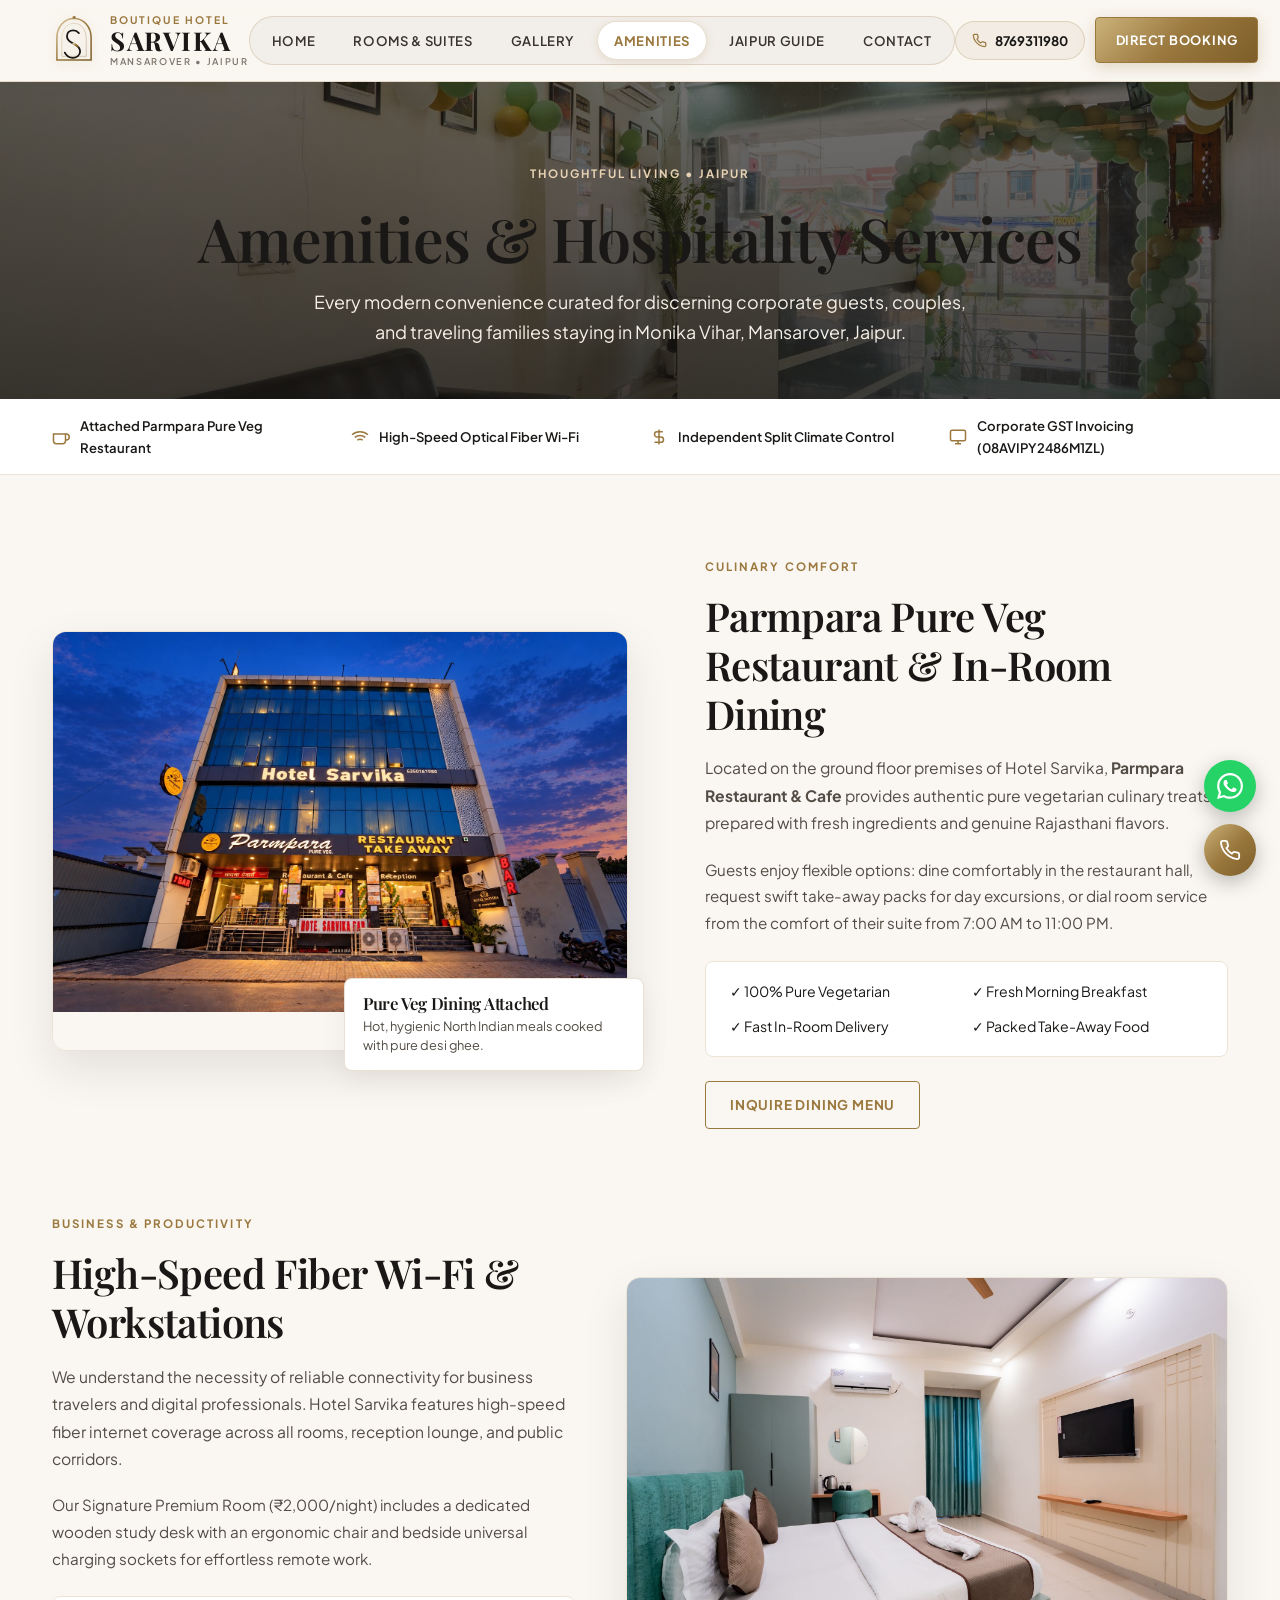
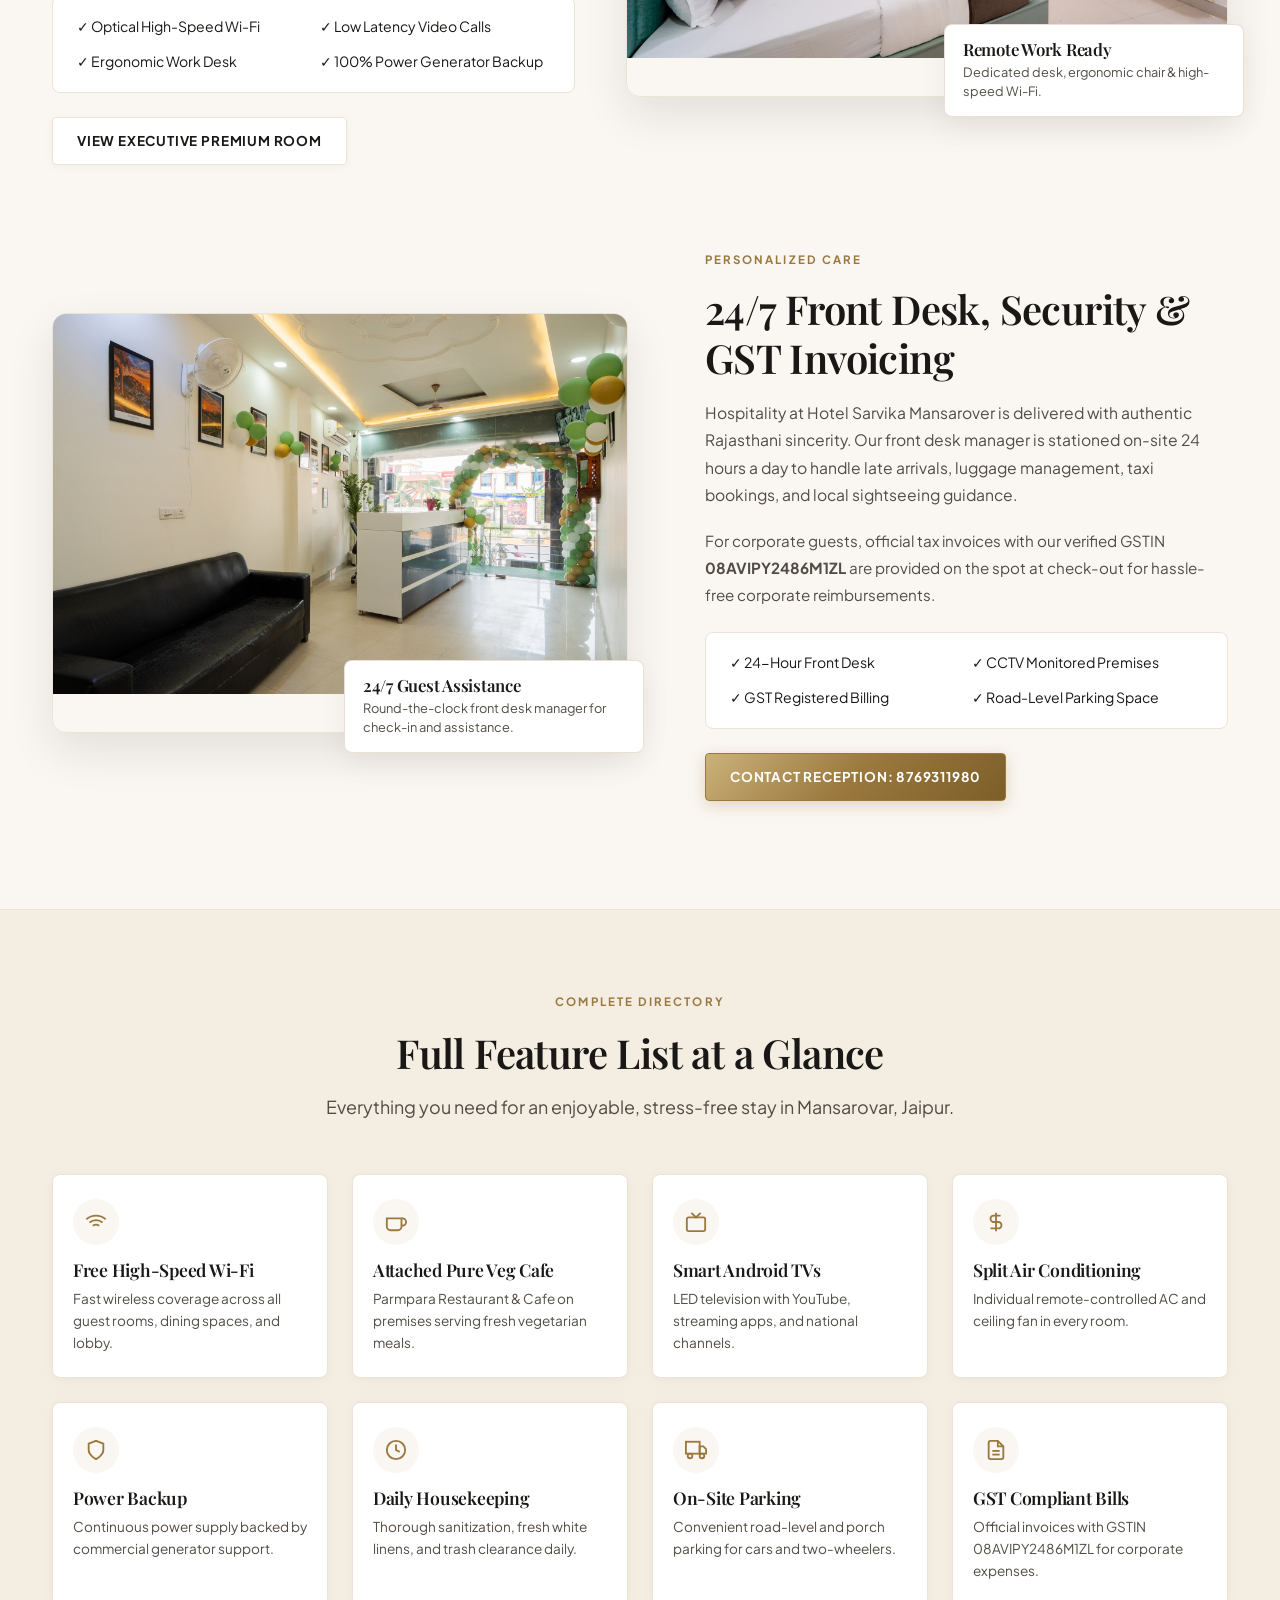
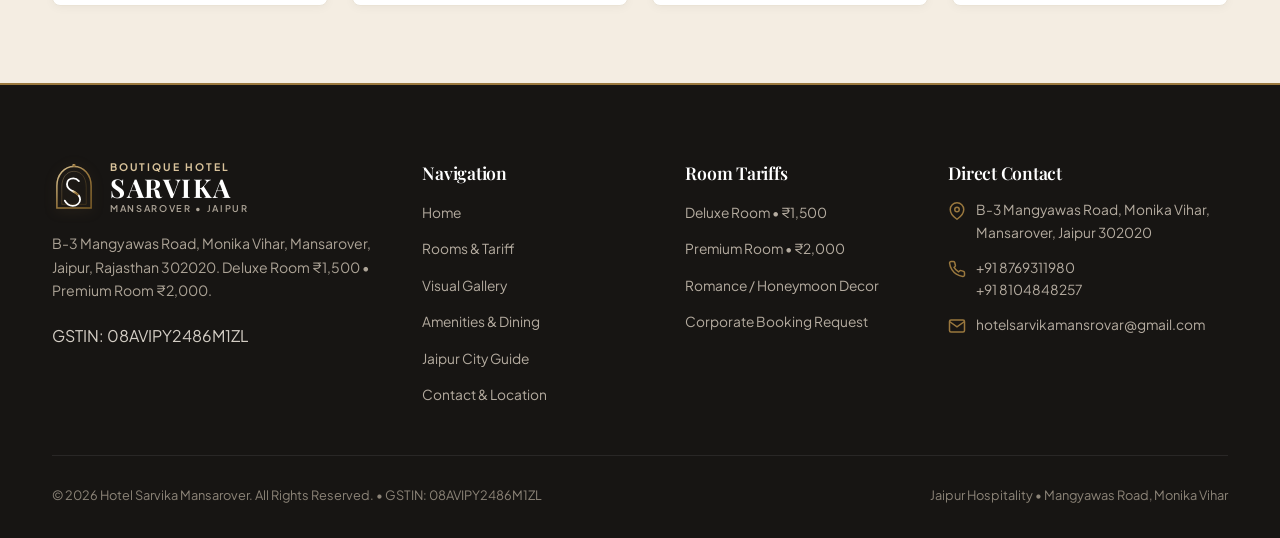
==== commit 44279c1f: "feat(mobile-ux): overhaul hero & header, remove capsule badge, remove mobile bottom bar, and polish " ====
--- a/amenities.html
+++ b/amenities.html
@@ -397,28 +397,6 @@
     </div>
   </footer>
 
-  <!-- Fixed Mobile Bottom Action Bar (App-Grade 5-Star Hotel Conversion Hub) -->
-  <nav class="mobile-bottom-bar" aria-label="Quick Mobile Reservation">
-    <a href="tel:+918769311980" class="mobile-bar-btn mobile-bar-call">
-      <div class="mobile-bar-icon">
-        <svg width="18" height="18" viewBox="0 0 24 24" fill="none" stroke="currentColor" stroke-width="2.2"><path d="M22 16.92v3a2 2 0 0 1-2.18 2 19.79 19.79 0 0 1-8.63-3.07 19.5 19.5 0 0 1-6-6 19.79 19.79 0 0 1-3.07-8.67A2 2 0 0 1 4.11 2h3a2 2 0 0 1 2 1.72 12.84 12.84 0 0 0 .7 2.81 2 2 0 0 1-.45 2.11L8.09 9.91a16 16 0 0 0 6 6l1.27-1.27a2 2 0 0 1 2.11-.45 12.84 12.84 0 0 0 2.81.7A2 2 0 0 1 22 16.92z"></path></svg>
-      </div>
-      <div class="mobile-bar-text">
-        <span class="mobile-bar-title">Call Front Desk</span>
-        <span class="mobile-bar-sub">8769311980</span>
-      </div>
-    </a>
-    <a href="https://wa.me/918769311980?text=Hello%20Hotel%20Sarvika%20Mansarover%2C%20I%20would%20like%20to%20book%20a%20room%20(Deluxe%20%E2%82%B91500%20%2F%20Premium%20%E2%82%B92000)." class="mobile-bar-btn mobile-bar-whatsapp" target="_blank" rel="noopener">
-      <div class="mobile-bar-icon">
-        <svg width="18" height="18" viewBox="0 0 24 24" fill="currentColor"><path d="M.057 24l1.687-6.163c-1.041-1.804-1.588-3.849-1.587-5.946.003-6.556 5.338-11.891 11.893-11.891 3.181.001 6.167 1.24 8.413 3.488 2.245 2.248 3.481 5.236 3.48 8.414-.003 6.557-5.338 11.892-11.893 11.892-1.99-.001-3.951-.5-5.688-1.448l-6.305 1.654zm6.597-3.807c1.676.995 3.276 1.591 5.392 1.592 5.448 0 9.886-4.434 9.889-9.885.002-5.462-4.415-9.89-9.881-9.892-5.452 0-9.887 4.434-9.889 9.884-.001 2.225.651 3.891 1.746 5.634l-.999 3.648 3.742-.981zm11.387-5.464c-.074-.124-.272-.198-.57-.347-.297-.149-1.758-.868-2.031-.967-.272-.099-.47-.149-.669.149-.198.297-.768.967-.941 1.165-.173.198-.347.223-.644.074-.297-.149-1.255-.462-2.39-1.475-.883-.788-1.48-1.761-1.653-2.059-.173-.297-.018-.458.13-.606.134-.133.297-.347.446-.521.151-.172.2-.296.3-.495.099-.198.05-.372-.025-.521-.075-.148-.669-1.611-.916-2.206-.242-.579-.487-.501-.669-.51l-.57-.01c-.198 0-.52.074-.792.372s-1.04 1.016-1.04 2.479 1.065 2.876 1.213 3.074c.149.198 2.095 3.2 5.076 4.487.709.306 1.263.489 1.694.626.712.226 1.36.194 1.872.118.571-.085 1.758-.719 2.006-1.413.248-.695.248-1.29.173-1.414z"/></svg>
-      </div>
-      <div class="mobile-bar-text">
-        <span class="mobile-bar-title">Book via WhatsApp</span>
-        <span class="mobile-bar-sub">From ₹1,500/night</span>
-      </div>
-    </a>
-  </nav>
-
   <script src="assets/js/3d-scroll.js"></script>
   <script src="assets/js/main.js"></script>
 </body>
--- a/assets/css/style.css
+++ b/assets/css/style.css
@@ -102,12 +102,6 @@
   position: relative;
 }
 
-/* Mobile Safe Area Padding (ensures persistent bottom bar doesn't obscure content) */
-@media (max-width: 768px) {
-  body {
-    padding-bottom: 74px;
-  }
-}
 
 body.menu-locked {
   overflow: hidden !important;
@@ -483,7 +477,7 @@
   gap: 10px;
 }
 
-/* Pulsing Phone Button */
+/* Header Direct Phone Button */
 .nav-phone-link {
   display: inline-flex;
   align-items: center;
@@ -493,26 +487,14 @@
   color: var(--text-primary);
   padding: 8px 16px;
   border-radius: var(--radius-full);
-  background: rgba(154, 120, 62, 0.07);
+  background: rgba(154, 120, 62, 0.08);
   border: 1px solid var(--gold-border);
   transition: all 0.22s ease;
-  position: relative;
-}
-
-.nav-phone-link::before {
-  content: "";
-  width: 7px;
-  height: 7px;
-  border-radius: 50%;
-  background-color: var(--whatsapp-green);
-  box-shadow: 0 0 0 0 rgba(37, 211, 102, 0.7);
-  animation: pulse-green 2s infinite;
-}
-
-@keyframes pulse-green {
-  0% { transform: scale(0.95); box-shadow: 0 0 0 0 rgba(37, 211, 102, 0.7); }
-  70% { transform: scale(1); box-shadow: 0 0 0 6px rgba(37, 211, 102, 0); }
-  100% { transform: scale(0.95); box-shadow: 0 0 0 0 rgba(37, 211, 102, 0); }
+}
+
+.nav-phone-link svg {
+  color: var(--gold-primary);
+  transition: transform 0.22s ease;
 }
 
 .nav-phone-link:hover {
@@ -520,6 +502,11 @@
   color: #FFFFFF;
   border-color: transparent;
   box-shadow: 0 4px 14px rgba(154, 120, 62, 0.32);
+}
+
+.nav-phone-link:hover svg {
+  color: #FFFFFF;
+  transform: scale(1.1);
 }
 
 /* Animated Hamburger Toggle */
@@ -606,27 +593,38 @@
   .nav-link {
     width: 100%;
     text-align: left;
-    padding: 13px 18px;
-    font-size: 0.94rem;
+    padding: 14px 20px;
+    font-family: var(--font-serif);
+    font-size: 1.15rem;
     font-weight: 600;
+    color: var(--text-primary);
     border-radius: var(--radius-xs);
     border: 1px solid transparent;
     display: flex;
     align-items: center;
     justify-content: space-between;
+    letter-spacing: -0.01em;
   }
 
   .nav-link::after {
-    content: "›";
-    font-size: 1.3rem;
+    content: "→";
+    font-family: var(--font-sans);
+    font-size: 1.1rem;
     color: var(--gold-primary);
-    opacity: 0.45;
+    opacity: 0.55;
+    transition: transform 0.2s ease;
+  }
+
+  .nav-link:hover::after, .nav-link.active::after {
+    transform: translateX(4px);
+    opacity: 1;
   }
 
   .nav-link.active {
-    background: rgba(154, 120, 62, 0.08);
-    border-color: rgba(154, 120, 62, 0.24);
+    background: var(--gold-soft);
+    border-color: var(--gold-border);
     color: var(--gold-primary);
+    font-weight: 700;
   }
 
   .nav-actions .nav-book-btn {
@@ -679,8 +677,8 @@
 
 @media (max-width: 540px) {
   .nav-phone-link {
-    width: 38px;
-    height: 38px;
+    width: 40px;
+    height: 40px;
     padding: 0;
     justify-content: center;
     border-radius: 50%;
@@ -689,11 +687,25 @@
   .nav-phone-text {
     display: none;
   }
-
-  .nav-phone-link::before {
-    position: absolute;
-    top: 2px;
-    right: 2px;
+}
+
+@media (max-width: 380px) {
+  .brand-title {
+    font-size: 1.18rem;
+  }
+  .brand-crest-mark {
+    width: 32px;
+    height: 36px;
+  }
+  .brand-identity-hub {
+    gap: 8px;
+  }
+  .nav-actions {
+    gap: 6px;
+  }
+  .container {
+    padding-left: 1rem;
+    padding-right: 1rem;
   }
 }
 
@@ -702,58 +714,55 @@
    -------------------------------------------------------------------------- */
 .hero-immersive-section {
   position: relative;
-  min-height: 90vh;
-  min-height: 90svh;
+  min-height: 85vh;
+  min-height: 85svh;
   display: flex;
   align-items: center;
   overflow: hidden;
   background-image: 
-    linear-gradient(180deg, rgba(18, 16, 14, 0.48) 0%, rgba(18, 16, 14, 0.58) 50%, rgba(18, 16, 14, 0.84) 100%),
+    linear-gradient(180deg, rgba(18, 16, 14, 0.28) 0%, rgba(18, 16, 14, 0.38) 45%, rgba(18, 16, 14, 0.72) 100%),
     url('../images/web/facade-night.jpg');
   background-size: cover;
   background-position: center center;
   background-repeat: no-repeat;
   color: #FFFFFF;
-  padding: clamp(3.5rem, 8vw, 6.5rem) 0 clamp(4.5rem, 9vw, 7.5rem);
+  padding: clamp(3rem, 7vw, 6rem) 0 clamp(4rem, 8vw, 7rem);
 }
 
 .hero-content-wrap {
   max-width: 860px;
   position: relative;
   z-index: 5;
-}
-
-.hero-luxury-badge {
-  display: inline-flex;
-  align-items: center;
-  gap: 8px;
-  padding: 6px 16px;
-  background: rgba(18, 16, 14, 0.70);
-  backdrop-filter: blur(14px);
-  -webkit-backdrop-filter: blur(14px);
-  border: 1px solid rgba(226, 186, 105, 0.45);
-  border-radius: var(--radius-full);
-  font-size: 0.74rem;
+  text-shadow: 0 2px 14px rgba(0, 0, 0, 0.65);
+}
+
+/* Editorial Typography Kicker (Clean, Human Luxury - Zero AI Pill Cliché) */
+.hero-location-kicker {
+  font-family: var(--font-sans);
+  font-size: clamp(0.70rem, 1.3vw, 0.82rem);
   font-weight: 700;
-  color: #F5E8D0;
-  letter-spacing: 0.12em;
+  letter-spacing: 0.18em;
   text-transform: uppercase;
-  margin-bottom: 18px;
-}
-
-.hero-luxury-badge .badge-dot {
-  width: 7px;
-  height: 7px;
-  border-radius: 50%;
-  background-color: var(--gold-light);
-  box-shadow: 0 0 8px var(--gold-light);
+  color: #F0DFC0;
+  margin-bottom: 14px;
+  display: inline-block;
+  line-height: 1.4;
+}
+
+.hero-location-kicker::after {
+  content: "";
+  display: block;
+  width: 44px;
+  height: 2px;
+  background: var(--gold-gradient);
+  margin-top: 8px;
 }
 
 .hero-headline-main {
   font-family: var(--font-serif);
-  font-size: clamp(2rem, 5.2vw, 3.8rem);
+  font-size: clamp(1.85rem, 5vw, 3.6rem);
   font-weight: 600;
-  line-height: 1.15;
+  line-height: 1.18;
   color: #FFFFFF;
   letter-spacing: -0.015em;
   margin-bottom: 16px;
@@ -768,10 +777,10 @@
 }
 
 .hero-lead-description {
-  font-size: clamp(0.95rem, 1.8vw, 1.15rem);
+  font-size: clamp(0.92rem, 1.6vw, 1.12rem);
   color: #F8F4EC;
-  line-height: 1.7;
-  margin-bottom: 28px;
+  line-height: 1.68;
+  margin-bottom: 26px;
   max-width: 720px;
   text-shadow: 0 2px 10px rgba(0, 0, 0, 0.5);
 }
@@ -781,27 +790,57 @@
   align-items: center;
   gap: 14px;
   flex-wrap: wrap;
-  margin-bottom: 32px;
+  margin-bottom: 30px;
+}
+
+.hero-call-btn {
+  background: rgba(255, 255, 255, 0.94);
+  color: var(--text-primary);
 }
 
 @media (max-width: 580px) {
   .hero-cta-ribbon {
-    flex-direction: column;
+    display: grid;
+    grid-template-columns: 1fr 1fr;
+    gap: 10px;
     width: 100%;
-    gap: 10px;
   }
   .hero-cta-ribbon .btn {
     width: 100%;
+    padding: 12px 10px;
+    font-size: 0.80rem;
+    justify-content: center;
+    text-align: center;
+  }
+  .hero-cta-ribbon .hero-call-btn {
+    grid-column: span 2;
+    background: rgba(255, 255, 255, 0.94);
+    color: var(--text-primary);
+    padding: 12px 14px;
+    font-weight: 700;
   }
 }
 
 .hero-highlights-row {
   display: grid;
   grid-template-columns: repeat(2, 1fr);
-  gap: 14px 18px;
-  border-top: 1px solid rgba(255, 255, 255, 0.22);
-  padding-top: 22px;
-  margin-top: 8px;
+  gap: 12px 16px;
+  border-top: 1px solid rgba(255, 255, 255, 0.20);
+  padding-top: 20px;
+  margin-top: 6px;
+}
+
+@media (max-width: 767px) {
+  .hero-highlights-row {
+    background: rgba(18, 16, 14, 0.52);
+    backdrop-filter: blur(12px);
+    -webkit-backdrop-filter: blur(12px);
+    border: 1px solid rgba(255, 255, 255, 0.16);
+    border-radius: var(--radius-sm);
+    padding: 14px 16px;
+    gap: 12px 14px;
+    margin-top: 16px;
+  }
 }
 
 @media (min-width: 768px) {
@@ -818,7 +857,7 @@
 
 .hero-highlight-val {
   font-family: var(--font-serif);
-  font-size: clamp(1.4rem, 2.5vw, 1.85rem);
+  font-size: clamp(1.35rem, 2.4vw, 1.85rem);
   font-weight: 700;
   color: #F5E4C4;
   line-height: 1.1;
@@ -839,33 +878,33 @@
 .reservation-bar-wrapper {
   position: relative;
   z-index: 40;
-  margin-top: -38px;
-  margin-bottom: 18px;
+  margin-top: -24px;
+  margin-bottom: 22px;
 }
 
 @media (min-width: 992px) {
   .reservation-bar-wrapper {
-    margin-top: -50px;
-    margin-bottom: 24px;
+    margin-top: -46px;
+    margin-bottom: 28px;
   }
 }
 
 .reservation-bar-glass {
   background: #FFFFFF;
   border-radius: var(--radius-md);
-  padding: 20px 22px;
+  padding: 18px 16px;
   box-shadow: var(--shadow-floating);
   border: 1px solid var(--gold-border);
   display: grid;
   grid-template-columns: 1fr;
-  gap: 14px;
-}
-
-@media (min-width: 768px) {
+  gap: 12px;
+}
+
+@media (min-width: 600px) and (max-width: 1023px) {
   .reservation-bar-glass {
     grid-template-columns: repeat(2, 1fr);
-    padding: 24px 28px;
-    gap: 18px;
+    padding: 22px 26px;
+    gap: 16px;
   }
   .reservation-bar-glass .btn {
     grid-column: span 2;
@@ -1031,6 +1070,16 @@
   }
 }
 
+.editorial-narrative-col {
+  padding-left: 0;
+}
+
+@media (min-width: 992px) {
+  .editorial-narrative-col {
+    padding-left: 2rem;
+  }
+}
+
 .editorial-showcase-visual {
   position: relative;
 }
@@ -1057,12 +1106,12 @@
 
 .editorial-floating-plate {
   position: relative;
-  margin: -24px 12px 0;
+  margin: 14px 0 0;
   background: #FFFFFF;
   border-radius: var(--radius-sm);
-  padding: 16px 20px;
+  padding: 14px 18px;
   border: 1px solid var(--gold-border);
-  box-shadow: var(--shadow-card);
+  box-shadow: var(--shadow-subtle);
 }
 
 @media (min-width: 992px) {
@@ -1072,6 +1121,7 @@
     right: -16px;
     margin: 0;
     max-width: 300px;
+    box-shadow: var(--shadow-card);
   }
 }
 
@@ -1387,6 +1437,161 @@
   background-color: var(--bg-cream);
   border-top: 1px solid var(--border-subtle);
   border-bottom: 1px solid var(--border-subtle);
+}
+
+.dining-showcase-grid {
+  display: grid;
+  grid-template-columns: 1fr;
+  gap: clamp(1.8rem, 4vw, 3.5rem);
+  align-items: center;
+}
+
+@media (min-width: 992px) {
+  .dining-showcase-grid {
+    grid-template-columns: 1fr 1.15fr;
+    gap: 3.5rem;
+  }
+}
+
+.dining-visual-frame {
+  position: relative;
+  display: flex;
+  flex-direction: column;
+  gap: 12px;
+}
+
+.dining-image-box {
+  position: relative;
+  border-radius: var(--radius-md);
+  overflow: hidden;
+  box-shadow: var(--shadow-elevated);
+  border: 1px solid var(--gold-border);
+  aspect-ratio: 16 / 10;
+  min-height: 240px;
+}
+
+@media (min-width: 580px) {
+  .dining-image-box {
+    aspect-ratio: 16 / 10;
+    min-height: 320px;
+  }
+}
+
+@media (min-width: 992px) {
+  .dining-image-box {
+    aspect-ratio: auto;
+    height: 420px;
+  }
+}
+
+.dining-image-box img {
+  width: 100%;
+  height: 100%;
+  object-fit: cover;
+}
+
+.dining-badge-overlay {
+  position: absolute;
+  top: 14px;
+  left: 14px;
+  z-index: 3;
+}
+
+.dining-pure-badge {
+  display: inline-flex;
+  align-items: center;
+  gap: 6px;
+  background: rgba(46, 125, 50, 0.95);
+  color: #FFFFFF;
+  backdrop-filter: blur(8px);
+  -webkit-backdrop-filter: blur(8px);
+  padding: 6px 14px;
+  border-radius: var(--radius-xs);
+  font-size: 0.74rem;
+  font-weight: 700;
+  letter-spacing: 0.06em;
+  text-transform: uppercase;
+  box-shadow: 0 4px 12px rgba(0, 0, 0, 0.25);
+}
+
+.dining-image-caption-overlay {
+  position: absolute;
+  bottom: 0;
+  left: 0;
+  right: 0;
+  padding: 24px 18px 14px;
+  background: linear-gradient(180deg, transparent 0%, rgba(18, 16, 14, 0.88) 100%);
+  display: flex;
+  flex-direction: column;
+  gap: 2px;
+  z-index: 3;
+}
+
+.dining-location-tag {
+  font-size: 0.68rem;
+  font-weight: 700;
+  color: var(--gold-light);
+  letter-spacing: 0.12em;
+  text-transform: uppercase;
+}
+
+.dining-name-tag {
+  font-family: var(--font-serif);
+  font-size: 1.15rem;
+  color: #FFFFFF;
+  font-weight: 600;
+}
+
+.dining-spec-ribbon {
+  display: grid;
+  grid-template-columns: 1fr 1fr;
+  gap: 10px;
+}
+
+.spec-pill {
+  display: flex;
+  align-items: center;
+  gap: 8px;
+  background: #FFFFFF;
+  border: 1px solid var(--border-subtle);
+  padding: 10px 14px;
+  border-radius: var(--radius-xs);
+  font-size: 0.80rem;
+  font-weight: 600;
+  color: var(--text-primary);
+  box-shadow: var(--shadow-subtle);
+}
+
+.spec-pill svg {
+  color: var(--gold-primary);
+  flex-shrink: 0;
+}
+
+.dining-narrative-frame {
+  display: flex;
+  flex-direction: column;
+}
+
+.dining-actions {
+  display: flex;
+  align-items: center;
+  gap: 12px;
+  flex-wrap: wrap;
+  margin-top: 14px;
+}
+
+@media (max-width: 580px) {
+  .dining-actions {
+    display: grid;
+    grid-template-columns: 1fr;
+    gap: 10px;
+    width: 100%;
+  }
+  .dining-actions .btn {
+    width: 100%;
+    text-align: center;
+    justify-content: center;
+  }
 }
 
 /* --------------------------------------------------------------------------
@@ -2035,89 +2240,10 @@
 }
 
 /* --------------------------------------------------------------------------
-   20. APP-GRADE PERSISTENT MOBILE BOTTOM ACTION BAR
+   20. MOBILE BAR (DISABLED AS REQUESTED)
    -------------------------------------------------------------------------- */
 .mobile-bottom-bar {
-  display: none;
-}
-
-@media (max-width: 768px) {
-  .mobile-bottom-bar {
-    display: flex;
-    position: fixed;
-    bottom: 0;
-    left: 0;
-    right: 0;
-    height: 64px;
-    background: rgba(255, 255, 255, 0.97);
-    backdrop-filter: blur(20px) saturate(180%);
-    -webkit-backdrop-filter: blur(20px) saturate(180%);
-    border-top: 1px solid var(--gold-border);
-    box-shadow: 0 -6px 20px rgba(26, 24, 22, 0.10);
-    z-index: 1000;
-    padding: 8px 12px calc(8px + env(safe-area-inset-bottom));
-    gap: 10px;
-    align-items: center;
-  }
-
-  .mobile-bar-btn {
-    flex: 1;
-    height: 48px;
-    display: flex;
-    align-items: center;
-    justify-content: center;
-    gap: 8px;
-    border-radius: var(--radius-xs);
-    text-decoration: none;
-    font-weight: 700;
-    transition: transform 0.18s ease;
-  }
-
-  .mobile-bar-btn:active {
-    transform: scale(0.97);
-  }
-
-  .mobile-bar-call {
-    background: #FFFFFF;
-    color: var(--text-primary);
-    border: 1.5px solid var(--gold-border);
-  }
-
-  .mobile-bar-call .mobile-bar-icon {
-    color: var(--gold-primary);
-  }
-
-  .mobile-bar-whatsapp {
-    background: var(--whatsapp-green);
-    color: #FFFFFF;
-    border: 1.5px solid var(--whatsapp-dark);
-    box-shadow: 0 4px 12px var(--whatsapp-glow);
-  }
-
-  .mobile-bar-icon {
-    display: flex;
-    align-items: center;
-    justify-content: center;
-  }
-
-  .mobile-bar-text {
-    display: flex;
-    flex-direction: column;
-    text-align: left;
-    line-height: 1.15;
-  }
-
-  .mobile-bar-title {
-    font-size: 0.8rem;
-    font-weight: 700;
-    letter-spacing: 0.02em;
-  }
-
-  .mobile-bar-sub {
-    font-size: 0.65rem;
-    opacity: 0.88;
-    font-weight: 600;
-  }
+  display: none !important;
 }
 
 /* --------------------------------------------------------------------------
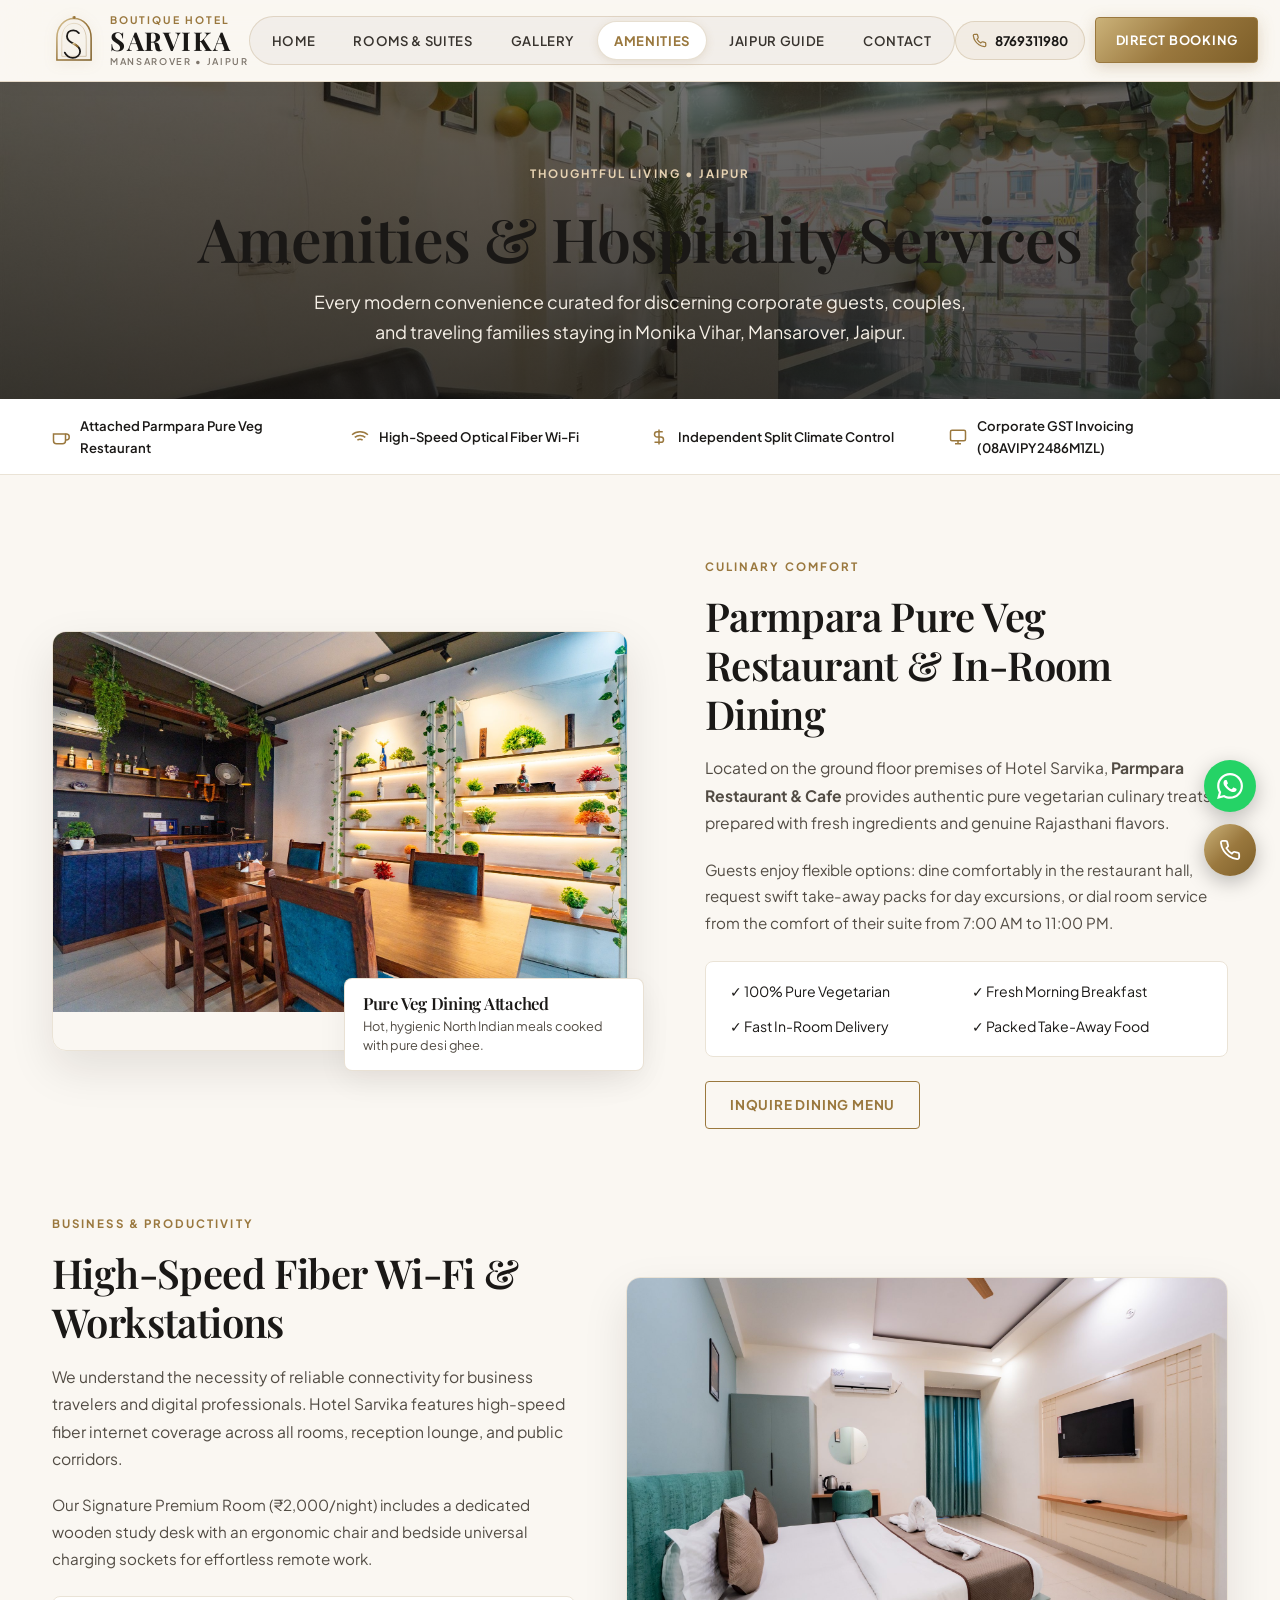
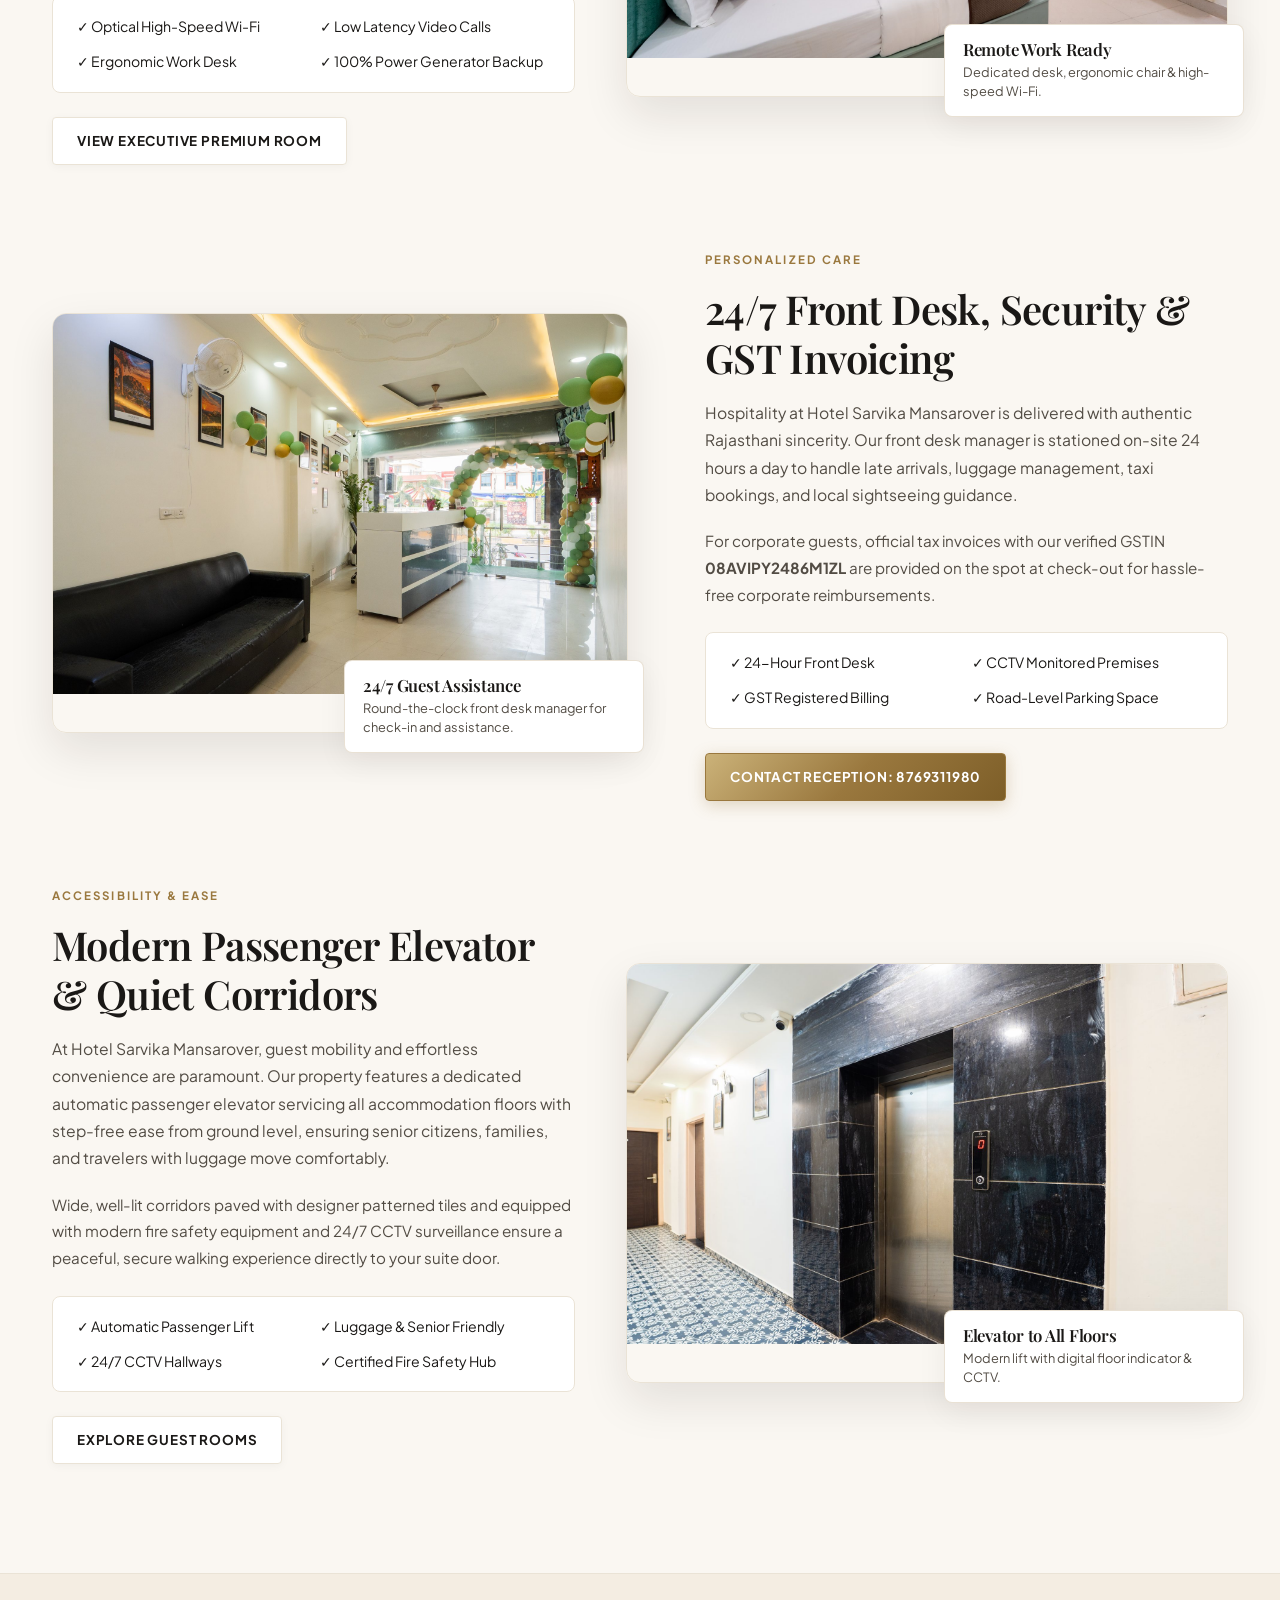
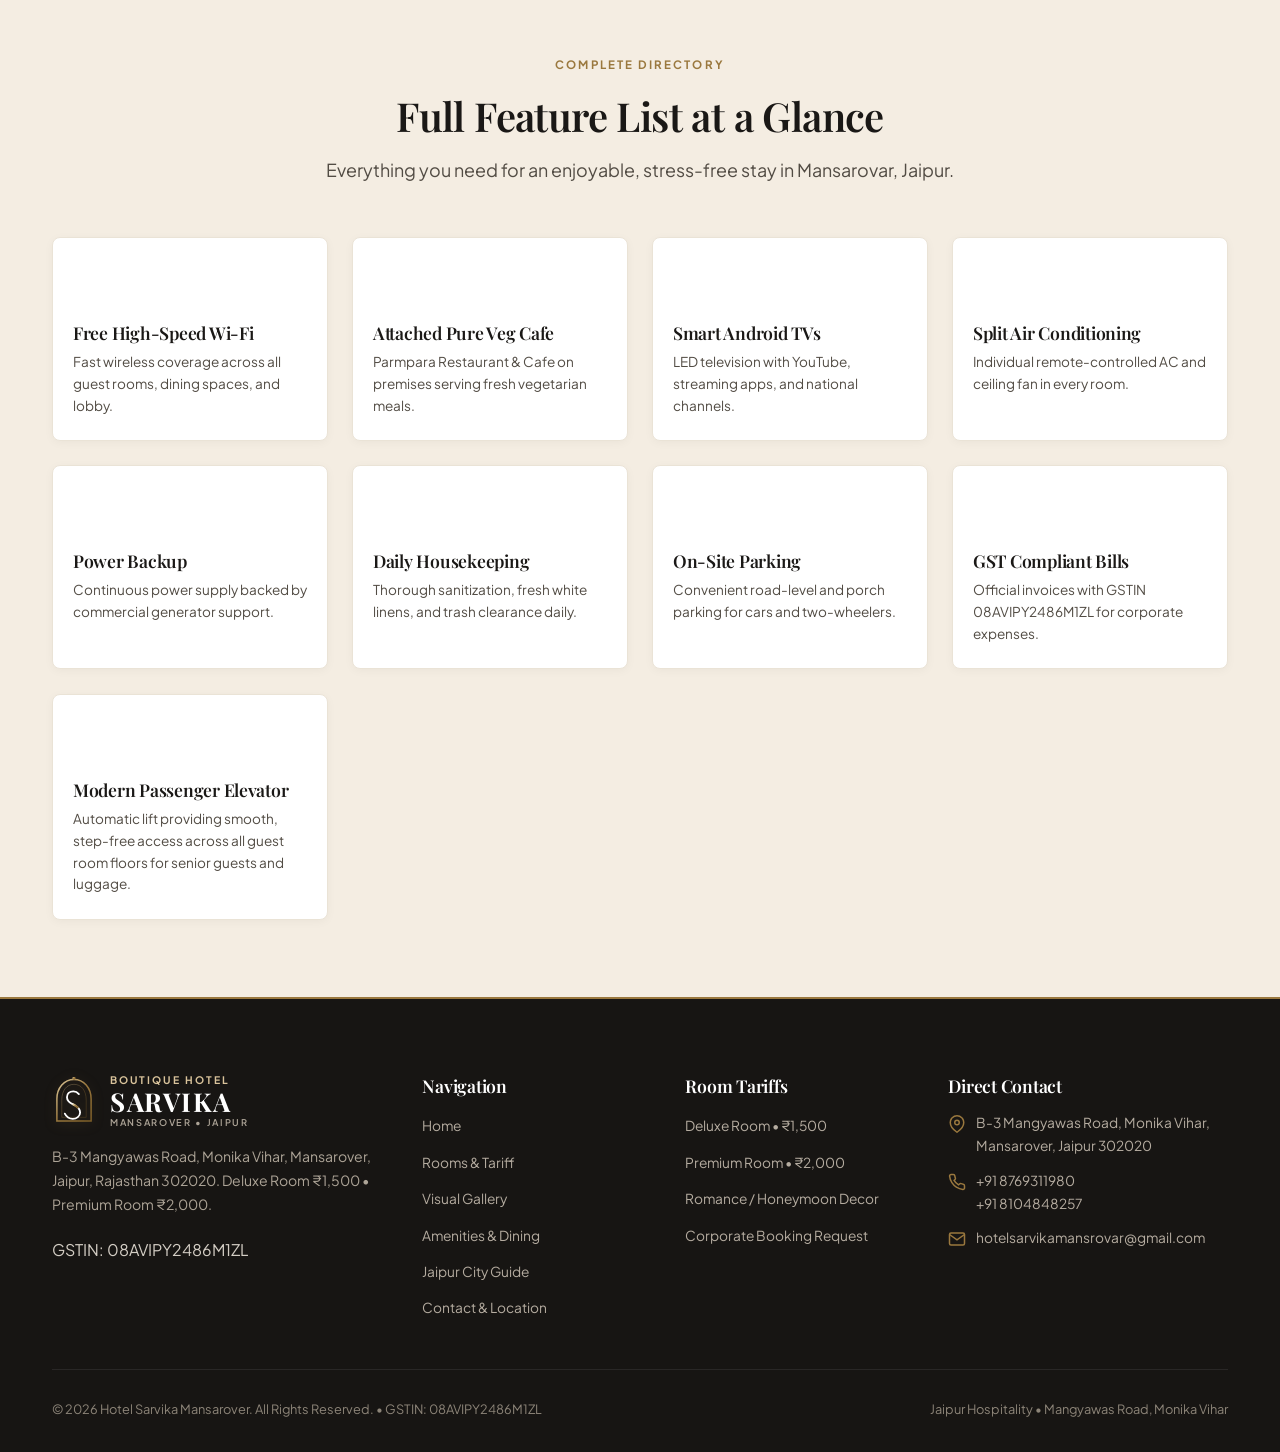
==== commit 89638c0a: "feat(gallery): integrate 14 hotel photos for Parmpara dining, passenger elevator, and corridors" ====
--- a/amenities.html
+++ b/amenities.html
@@ -137,7 +137,7 @@
         <div class="editorial-bento-grid" style="align-items: center; margin-bottom: 5rem;">
           <div class="editorial-showcase-visual">
             <div class="editorial-img-master">
-              <img src="assets/images/web/facade-evening.jpg" alt="Parmpara Restaurant Pure Veg at Hotel Sarvika" style="width: 100%; height: 380px; object-fit: cover;">
+              <img src="assets/images/web/dining-main-hall.jpg" alt="Parmpara Pure Veg Restaurant Dining Hall at Hotel Sarvika" style="width: 100%; height: 380px; object-fit: cover;">
             </div>
             <div class="editorial-floating-plate">
               <h4>Pure Veg Dining Attached</h4>
@@ -204,7 +204,7 @@
         </div>
 
         <!-- Service 3: Hospitality & 24/7 Concierge -->
-        <div class="editorial-bento-grid" style="align-items: center; margin-bottom: 2rem;">
+        <div class="editorial-bento-grid" style="align-items: center; margin-bottom: 5rem;">
           <div class="editorial-showcase-visual">
             <div class="editorial-img-master">
               <img src="assets/images/web/DSC00479.jpg" alt="Hotel Sarvika 24-Hour Reception Desk" style="width: 100%; height: 380px; object-fit: cover;">
@@ -235,6 +235,41 @@
             <a href="tel:+918769311980" class="btn btn-primary">
               Contact Reception: 8769311980
             </a>
+          </div>
+        </div>
+
+        <!-- Service 4: Passenger Elevator & Step-Free Access -->
+        <div class="editorial-bento-grid" style="align-items: center; margin-bottom: 2rem; grid-template-columns: 1fr 1.15fr;">
+          <div>
+            <div class="tagline">Accessibility &amp; Ease</div>
+            <h2 class="heading-section" style="margin-top: 8px; margin-bottom: 16px;">
+              Modern Passenger Elevator &amp; Quiet Corridors
+            </h2>
+            <p style="color: var(--text-secondary); line-height: 1.75; margin-bottom: 20px; font-size: 0.98rem;">
+              At Hotel Sarvika Mansarover, guest mobility and effortless convenience are paramount. Our property features a dedicated automatic passenger elevator servicing all accommodation floors with step-free ease from ground level, ensuring senior citizens, families, and travelers with luggage move comfortably.
+            </p>
+            <p style="color: var(--text-secondary); line-height: 1.75; margin-bottom: 24px; font-size: 0.95rem;">
+              Wide, well-lit corridors paved with designer patterned tiles and equipped with modern fire safety equipment and 24/7 CCTV surveillance ensure a peaceful, secure walking experience directly to your suite door.
+            </p>
+            <div style="background: #FFFFFF; border-radius: var(--radius-sm); padding: 18px 24px; border: 1px solid var(--border-subtle); margin-bottom: 24px; display: grid; grid-template-columns: 1fr 1fr; gap: 12px; font-size: 0.88rem;">
+              <div>&check; Automatic Passenger Lift</div>
+              <div>&check; Luggage &amp; Senior Friendly</div>
+              <div>&check; 24/7 CCTV Hallways</div>
+              <div>&check; Certified Fire Safety Hub</div>
+            </div>
+            <a href="rooms.html" class="btn btn-secondary">
+              Explore Guest Rooms
+            </a>
+          </div>
+
+          <div class="editorial-showcase-visual">
+            <div class="editorial-img-master">
+              <img src="assets/images/web/elevator-lobby.jpg" alt="Modern Passenger Elevator Lobby Hotel Sarvika" style="width: 100%; height: 380px; object-fit: cover;">
+            </div>
+            <div class="editorial-floating-plate">
+              <h4>Elevator to All Floors</h4>
+              <p>Modern lift with digital floor indicator &amp; CCTV.</p>
+            </div>
           </div>
         </div>
 
@@ -295,6 +330,11 @@
             <div class="amenity-icon-circle"><svg width="22" height="22" viewBox="0 0 24 24" fill="none" stroke="currentColor" stroke-width="2"><path d="M14 2H6a2 2 0 0 0-2 2v16a2 2 0 0 0 2 2h12a2 2 0 0 0 2-2V8z"></path><polyline points="14 2 14 8 20 8"></polyline><line x1="16" y1="13" x2="8" y2="13"></line><line x1="16" y1="17" x2="8" y2="17"></line></svg></div>
             <h3>GST Compliant Bills</h3>
             <p>Official invoices with GSTIN 08AVIPY2486M1ZL for corporate expenses.</p>
+          </div>
+          <div class="amenity-box">
+            <div class="amenity-icon-circle"><svg width="22" height="22" viewBox="0 0 24 24" fill="none" stroke="currentColor" stroke-width="2"><rect x="3" y="3" width="18" height="18" rx="2" ry="2"></rect><polyline points="7 10 12 5 17 10"></polyline><polyline points="7 14 12 19 17 14"></polyline></svg></div>
+            <h3>Modern Passenger Elevator</h3>
+            <p>Automatic lift providing smooth, step-free access across all guest room floors for senior guests and luggage.</p>
           </div>
         </div>
 
--- a/assets/css/style.css
+++ b/assets/css/style.css
@@ -1542,6 +1542,43 @@
   font-weight: 600;
 }
 
+.dining-thumb-row {
+  display: flex;
+  align-items: center;
+  gap: 8px;
+  overflow-x: auto;
+  -webkit-overflow-scrolling: touch;
+  scrollbar-width: none;
+  padding: 2px 0;
+}
+
+.dining-thumb-row::-webkit-scrollbar {
+  display: none;
+}
+
+.dining-thumb-pill {
+  background: #FFFFFF;
+  border: 1px solid var(--border-subtle);
+  color: var(--text-secondary);
+  font-size: 0.74rem;
+  font-weight: 700;
+  letter-spacing: 0.05em;
+  text-transform: uppercase;
+  padding: 6px 14px;
+  border-radius: var(--radius-full);
+  cursor: pointer;
+  white-space: nowrap;
+  transition: all 0.22s ease;
+  box-shadow: var(--shadow-subtle);
+}
+
+.dining-thumb-pill:hover, .dining-thumb-pill.active {
+  background: var(--gold-gradient);
+  color: #FFFFFF;
+  border-color: transparent;
+  box-shadow: 0 4px 12px rgba(154, 120, 62, 0.28);
+}
+
 .dining-spec-ribbon {
   display: grid;
   grid-template-columns: 1fr 1fr;
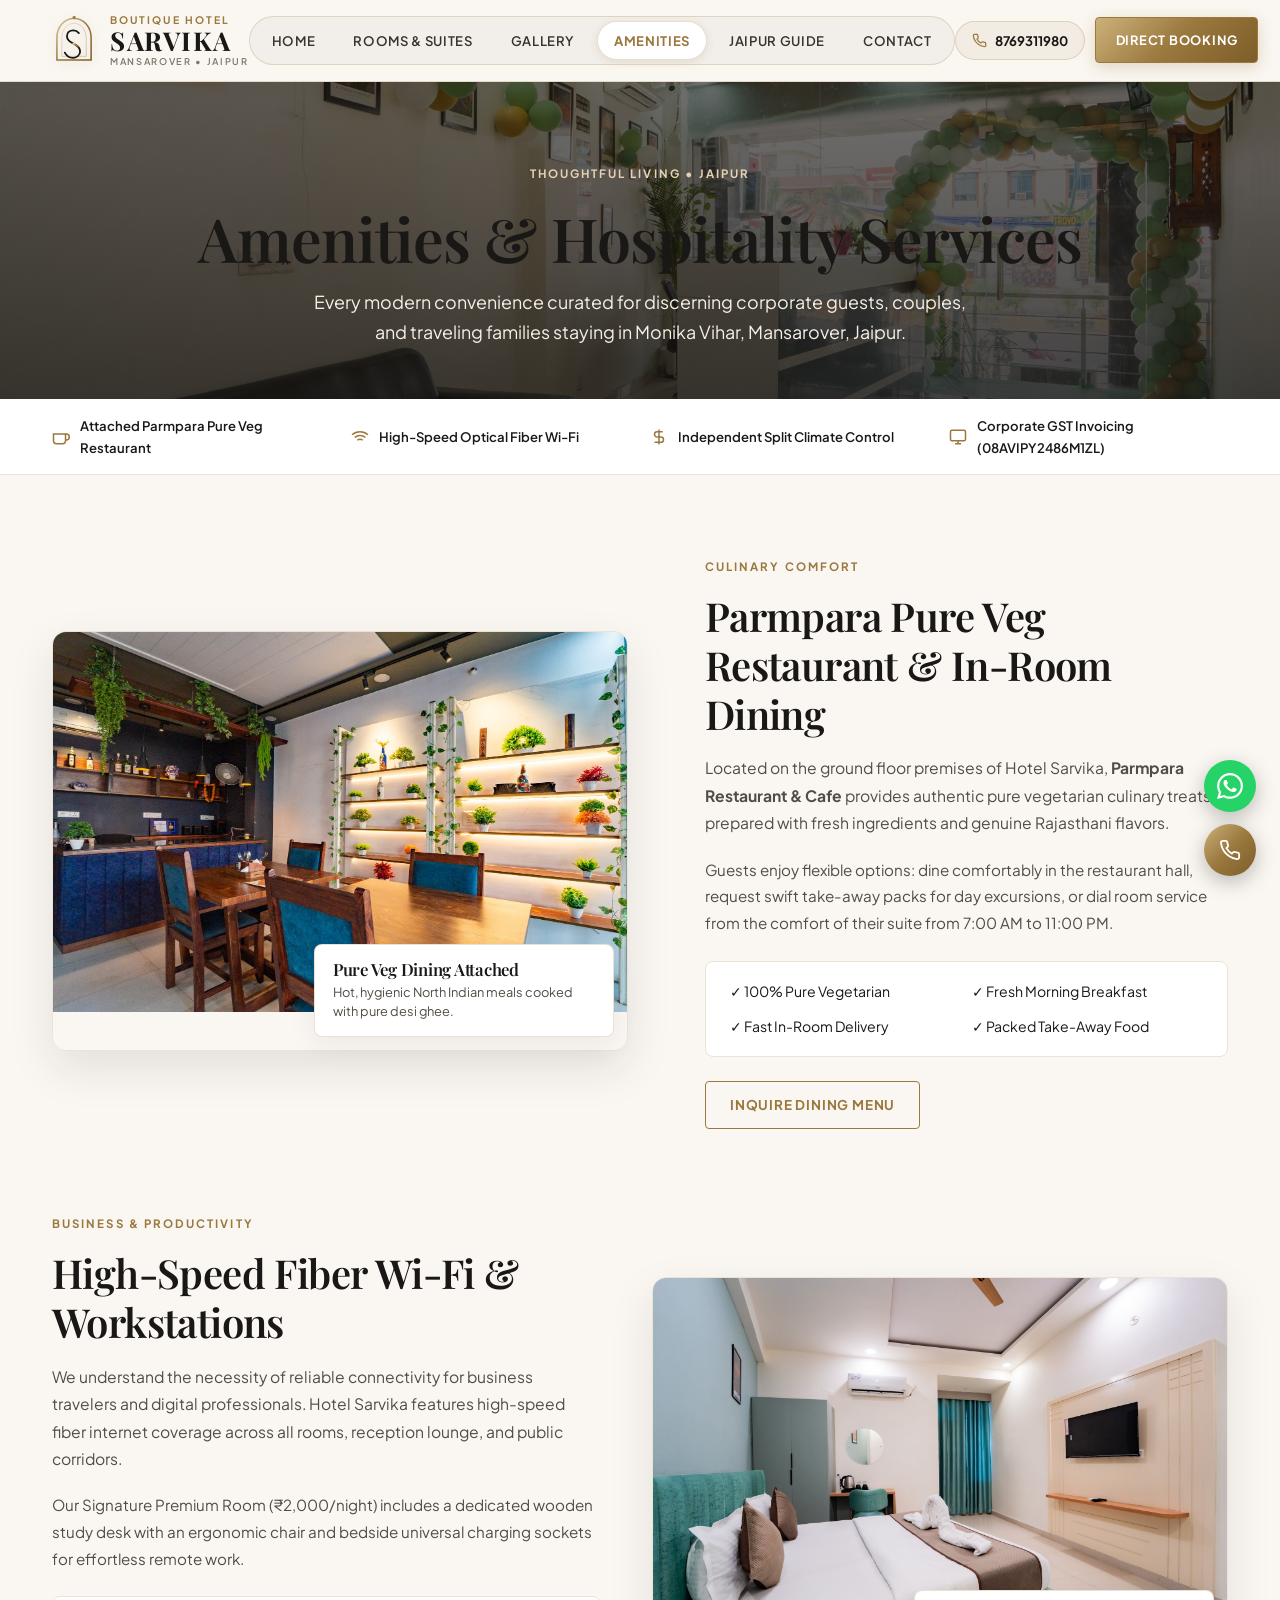
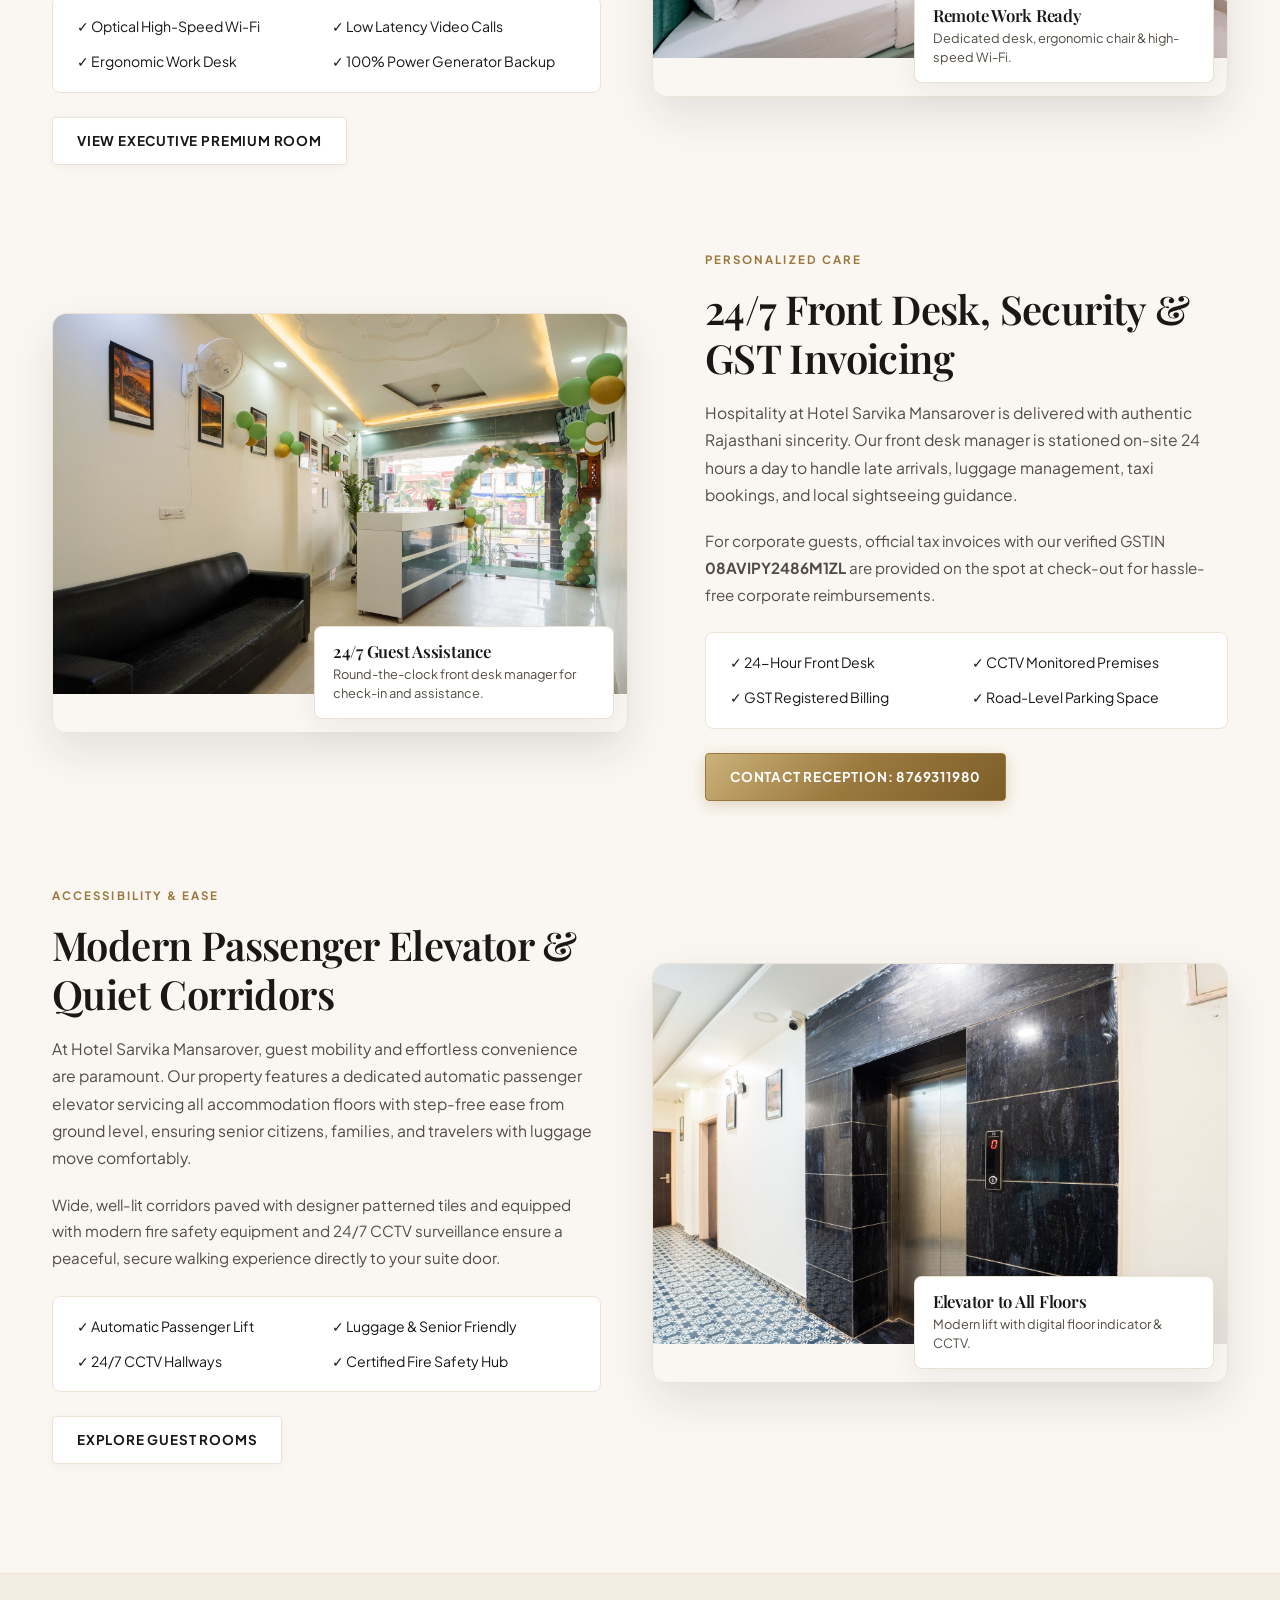
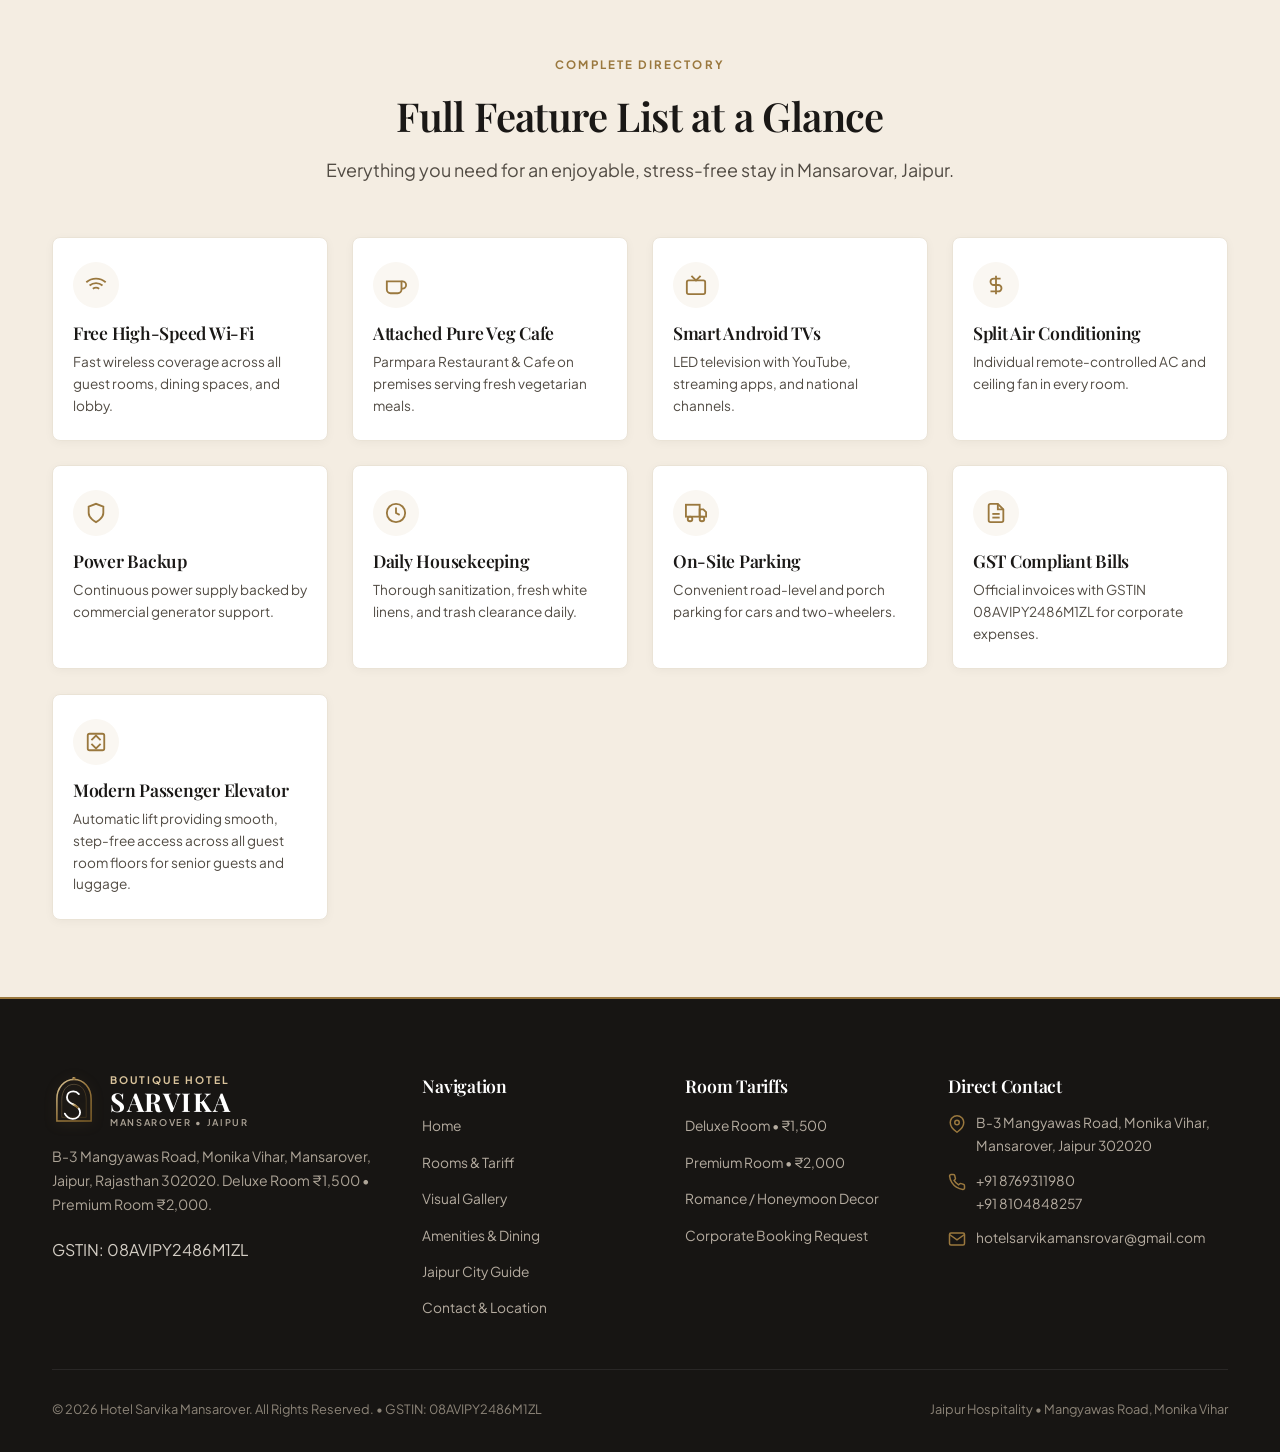
==== commit 807f4a67: "fix(responsive): eliminate horizontal scroll across viewport and components" ====
--- a/amenities.html
+++ b/amenities.html
@@ -156,7 +156,7 @@
             <p style="color: var(--text-secondary); line-height: 1.75; margin-bottom: 24px; font-size: 0.95rem;">
               Guests enjoy flexible options: dine comfortably in the restaurant hall, request swift take-away packs for day excursions, or dial room service from the comfort of their suite from 7:00 AM to 11:00 PM.
             </p>
-            <div style="background: #FFFFFF; border-radius: var(--radius-sm); padding: 18px 24px; border: 1px solid var(--border-subtle); margin-bottom: 24px; display: grid; grid-template-columns: 1fr 1fr; gap: 12px; font-size: 0.88rem;">
+            <div class="service-feature-checklist">
               <div>&check; 100% Pure Vegetarian</div>
               <div>&check; Fresh Morning Breakfast</div>
               <div>&check; Fast In-Room Delivery</div>
@@ -169,7 +169,7 @@
         </div>
 
         <!-- Service 2: Work & Connectivity -->
-        <div class="editorial-bento-grid" style="align-items: center; margin-bottom: 5rem; grid-template-columns: 1fr 1.15fr;">
+        <div class="editorial-bento-grid grid-reversed" style="margin-bottom: 5rem;">
           <div>
             <div class="tagline">Business &amp; Productivity</div>
             <h2 class="heading-section" style="margin-top: 8px; margin-bottom: 16px;">
@@ -181,7 +181,7 @@
             <p style="color: var(--text-secondary); line-height: 1.75; margin-bottom: 24px; font-size: 0.95rem;">
               Our Signature Premium Room (₹2,000/night) includes a dedicated wooden study desk with an ergonomic chair and bedside universal charging sockets for effortless remote work.
             </p>
-            <div style="background: #FFFFFF; border-radius: var(--radius-sm); padding: 18px 24px; border: 1px solid var(--border-subtle); margin-bottom: 24px; display: grid; grid-template-columns: 1fr 1fr; gap: 12px; font-size: 0.88rem;">
+            <div class="service-feature-checklist">
               <div>&check; Optical High-Speed Wi-Fi</div>
               <div>&check; Low Latency Video Calls</div>
               <div>&check; Ergonomic Work Desk</div>
@@ -226,7 +226,7 @@
             <p style="color: var(--text-secondary); line-height: 1.75; margin-bottom: 24px; font-size: 0.95rem;">
               For corporate guests, official tax invoices with our verified GSTIN <strong>08AVIPY2486M1ZL</strong> are provided on the spot at check-out for hassle-free corporate reimbursements.
             </p>
-            <div style="background: #FFFFFF; border-radius: var(--radius-sm); padding: 18px 24px; border: 1px solid var(--border-subtle); margin-bottom: 24px; display: grid; grid-template-columns: 1fr 1fr; gap: 12px; font-size: 0.88rem;">
+            <div class="service-feature-checklist">
               <div>&check; 24-Hour Front Desk</div>
               <div>&check; CCTV Monitored Premises</div>
               <div>&check; GST Registered Billing</div>
@@ -239,7 +239,7 @@
         </div>
 
         <!-- Service 4: Passenger Elevator & Step-Free Access -->
-        <div class="editorial-bento-grid" style="align-items: center; margin-bottom: 2rem; grid-template-columns: 1fr 1.15fr;">
+        <div class="editorial-bento-grid grid-reversed" style="margin-bottom: 2rem;">
           <div>
             <div class="tagline">Accessibility &amp; Ease</div>
             <h2 class="heading-section" style="margin-top: 8px; margin-bottom: 16px;">
@@ -251,7 +251,7 @@
             <p style="color: var(--text-secondary); line-height: 1.75; margin-bottom: 24px; font-size: 0.95rem;">
               Wide, well-lit corridors paved with designer patterned tiles and equipped with modern fire safety equipment and 24/7 CCTV surveillance ensure a peaceful, secure walking experience directly to your suite door.
             </p>
-            <div style="background: #FFFFFF; border-radius: var(--radius-sm); padding: 18px 24px; border: 1px solid var(--border-subtle); margin-bottom: 24px; display: grid; grid-template-columns: 1fr 1fr; gap: 12px; font-size: 0.88rem;">
+            <div class="service-feature-checklist">
               <div>&check; Automatic Passenger Lift</div>
               <div>&check; Luggage &amp; Senior Friendly</div>
               <div>&check; 24/7 CCTV Hallways</div>
--- a/assets/css/style.css
+++ b/assets/css/style.css
@@ -90,6 +90,9 @@
   -webkit-text-size-adjust: 100%;
   -webkit-font-smoothing: antialiased;
   -moz-osx-font-smoothing: grayscale;
+  width: 100%;
+  max-width: 100%;
+  overflow-x: hidden;
 }
 
 body {
@@ -98,6 +101,8 @@
   font-family: var(--font-sans);
   font-weight: 400;
   line-height: 1.65;
+  width: 100%;
+  max-width: 100%;
   overflow-x: hidden;
   position: relative;
 }
@@ -1068,6 +1073,9 @@
   .editorial-bento-grid {
     grid-template-columns: 1.05fr 1fr;
   }
+  .editorial-bento-grid.grid-reversed {
+    grid-template-columns: 1fr 1.05fr;
+  }
 }
 
 .editorial-narrative-col {
@@ -1117,11 +1125,62 @@
 @media (min-width: 992px) {
   .editorial-floating-plate {
     position: absolute;
-    bottom: -20px;
-    right: -16px;
+    bottom: 14px;
+    right: 14px;
     margin: 0;
     max-width: 300px;
     box-shadow: var(--shadow-card);
+  }
+}
+
+/* Service & Room Checklists and Mosaics (Bulletproof Responsive) */
+.service-feature-checklist {
+  background: #FFFFFF;
+  border-radius: var(--radius-sm);
+  padding: 16px 18px;
+  border: 1px solid var(--border-subtle);
+  margin-bottom: 24px;
+  display: grid;
+  grid-template-columns: 1fr;
+  gap: 10px;
+  font-size: 0.88rem;
+}
+
+@media (min-width: 480px) {
+  .service-feature-checklist {
+    grid-template-columns: 1fr 1fr;
+    padding: 18px 24px;
+    gap: 12px;
+  }
+}
+
+.room-gallery-mosaic {
+  display: grid;
+  grid-template-columns: 1fr;
+  gap: 12px;
+}
+
+@media (min-width: 500px) {
+  .room-gallery-mosaic {
+    grid-template-columns: 1fr 1fr;
+    gap: 16px;
+  }
+  .room-gallery-mosaic .main-span-2 {
+    grid-column: span 2;
+  }
+}
+
+.room-specs-grid {
+  display: grid;
+  grid-template-columns: 1fr;
+  gap: 10px;
+  font-size: 0.88rem;
+}
+
+@media (min-width: 480px) {
+  .room-specs-grid {
+    grid-template-columns: 1fr 1fr;
+    gap: 12px;
   }
 }
 
@@ -1229,19 +1288,13 @@
   display: flex;
   align-items: center;
   gap: 8px;
+  flex-wrap: wrap;
   z-index: 10;
   background: rgba(18, 16, 14, 0.82);
   backdrop-filter: blur(12px);
   -webkit-backdrop-filter: blur(12px);
   padding: 6px 10px;
   border-radius: var(--radius-xs);
-  overflow-x: auto;
-  -webkit-overflow-scrolling: touch;
-  scrollbar-width: none;
-}
-
-.room-thumb-strip::-webkit-scrollbar {
-  display: none;
 }
 
 .room-thumb-label {
@@ -1546,14 +1599,8 @@
   display: flex;
   align-items: center;
   gap: 8px;
-  overflow-x: auto;
-  -webkit-overflow-scrolling: touch;
-  scrollbar-width: none;
-  padding: 2px 0;
-}
-
-.dining-thumb-row::-webkit-scrollbar {
-  display: none;
+  flex-wrap: wrap;
+  padding: 4px 0;
 }
 
 .dining-thumb-pill {
@@ -1697,25 +1744,15 @@
    -------------------------------------------------------------------------- */
 .gallery-filter-tabs {
   display: flex;
-  justify-content: flex-start;
+  justify-content: center;
   gap: 8px;
-  flex-wrap: nowrap;
-  overflow-x: auto;
-  -webkit-overflow-scrolling: touch;
+  flex-wrap: wrap;
   padding: 4px 0 14px;
   margin-bottom: 2rem;
-  scrollbar-width: none;
-}
-
-.gallery-filter-tabs::-webkit-scrollbar {
-  display: none;
 }
 
 @media (min-width: 768px) {
   .gallery-filter-tabs {
-    justify-content: center;
-    flex-wrap: wrap;
-    padding: 0;
     margin-bottom: 2.8rem;
   }
 }
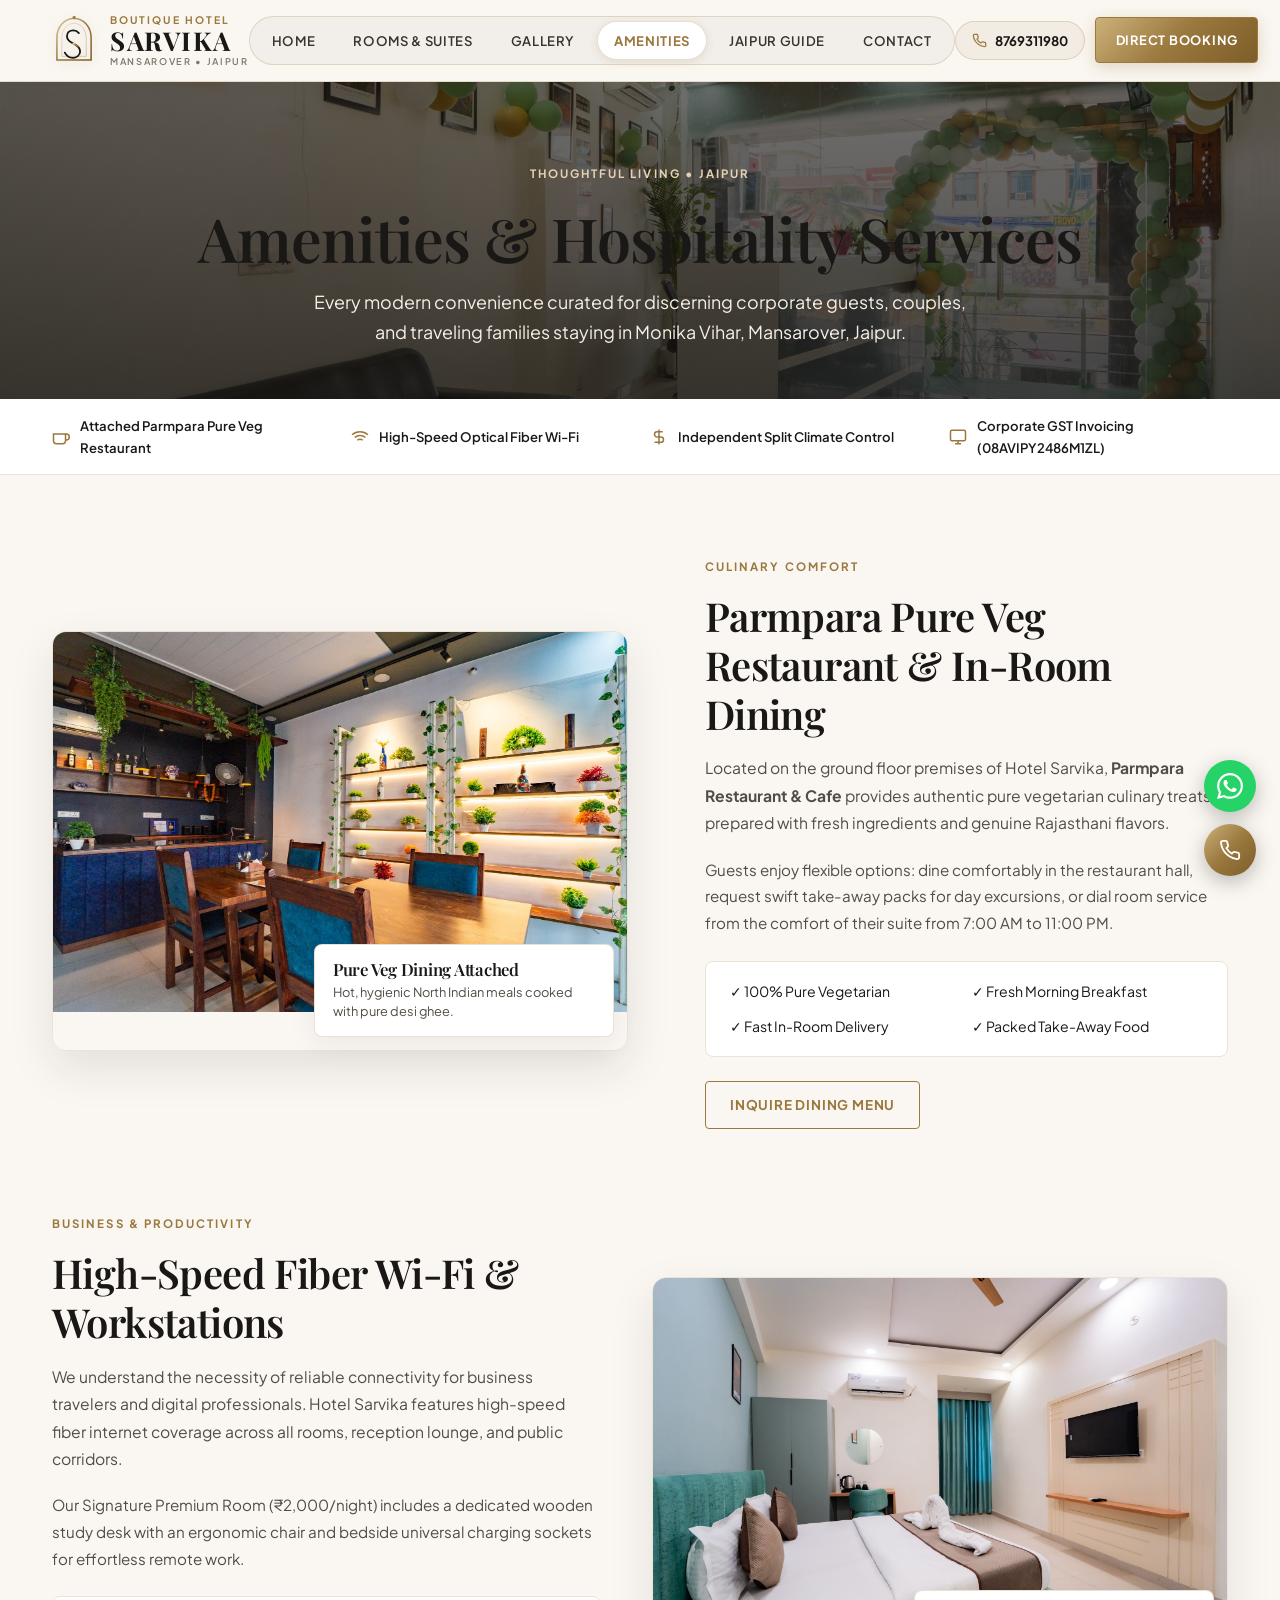
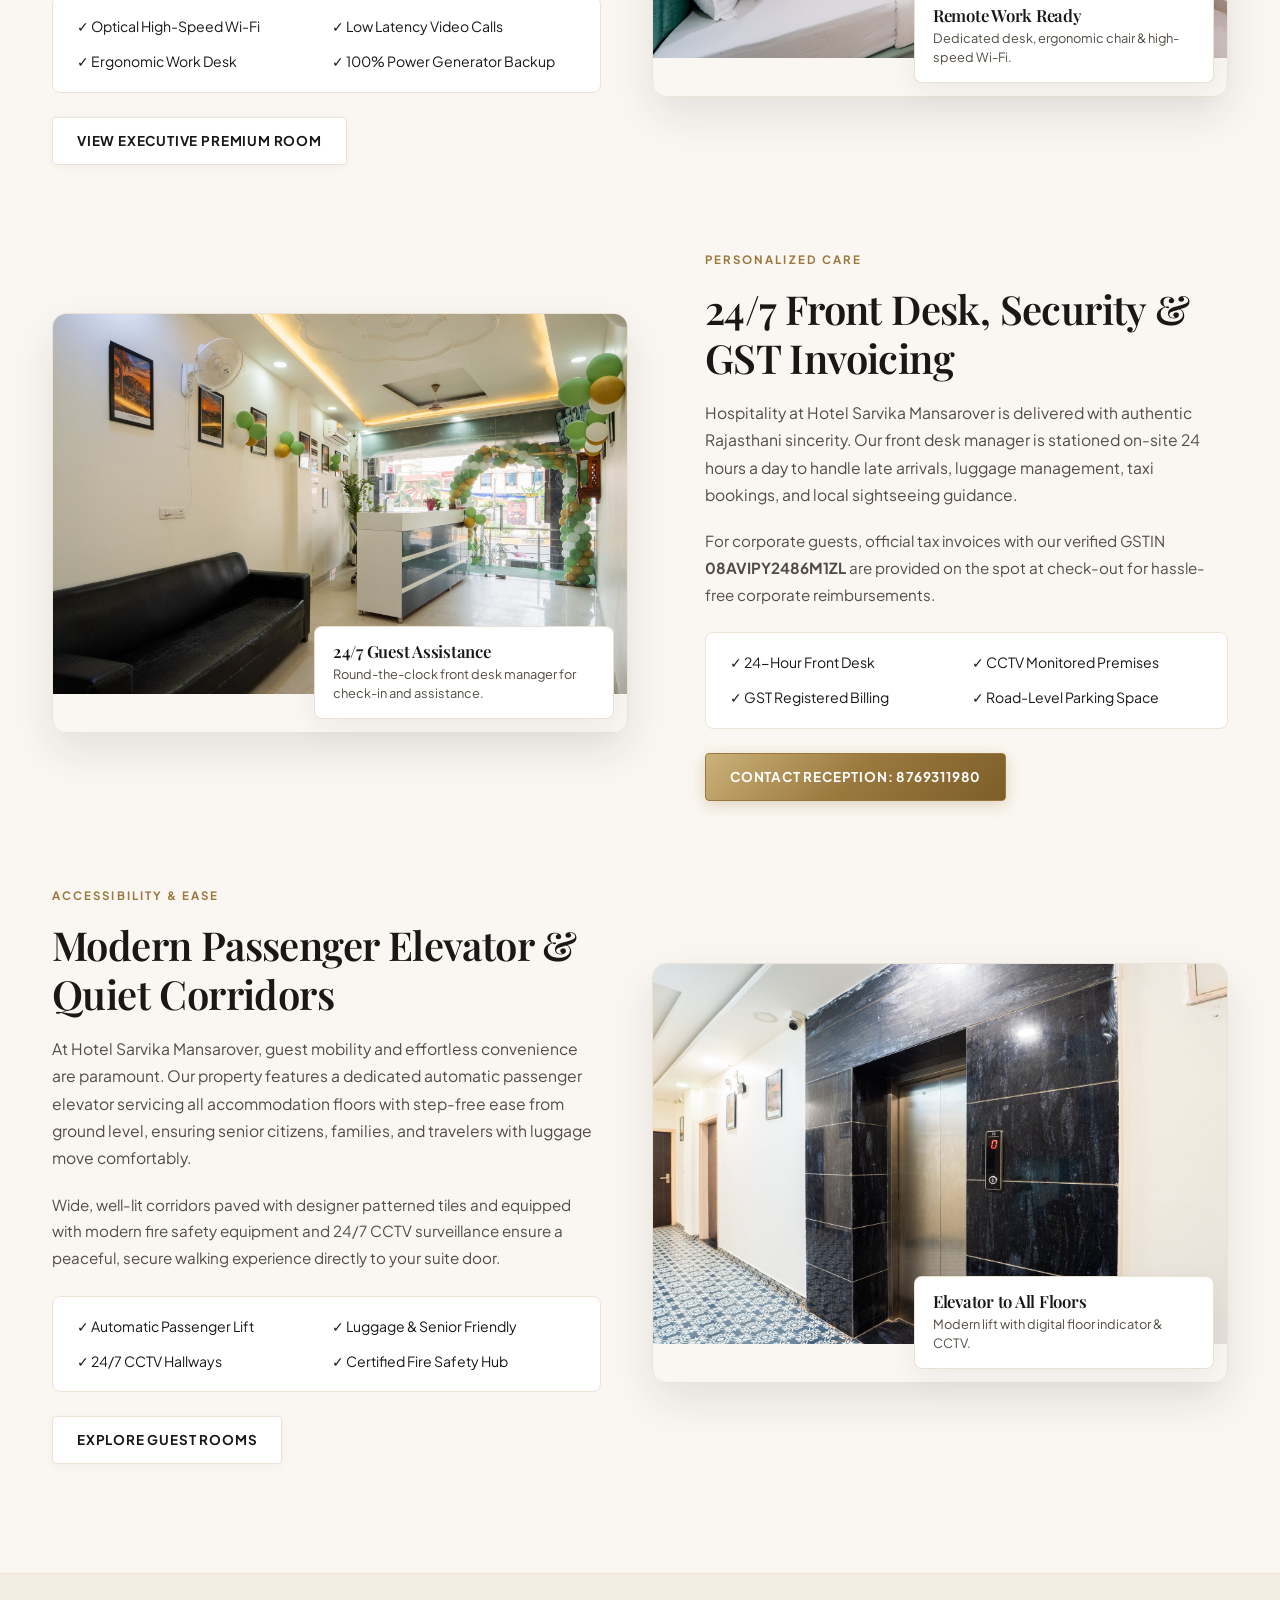
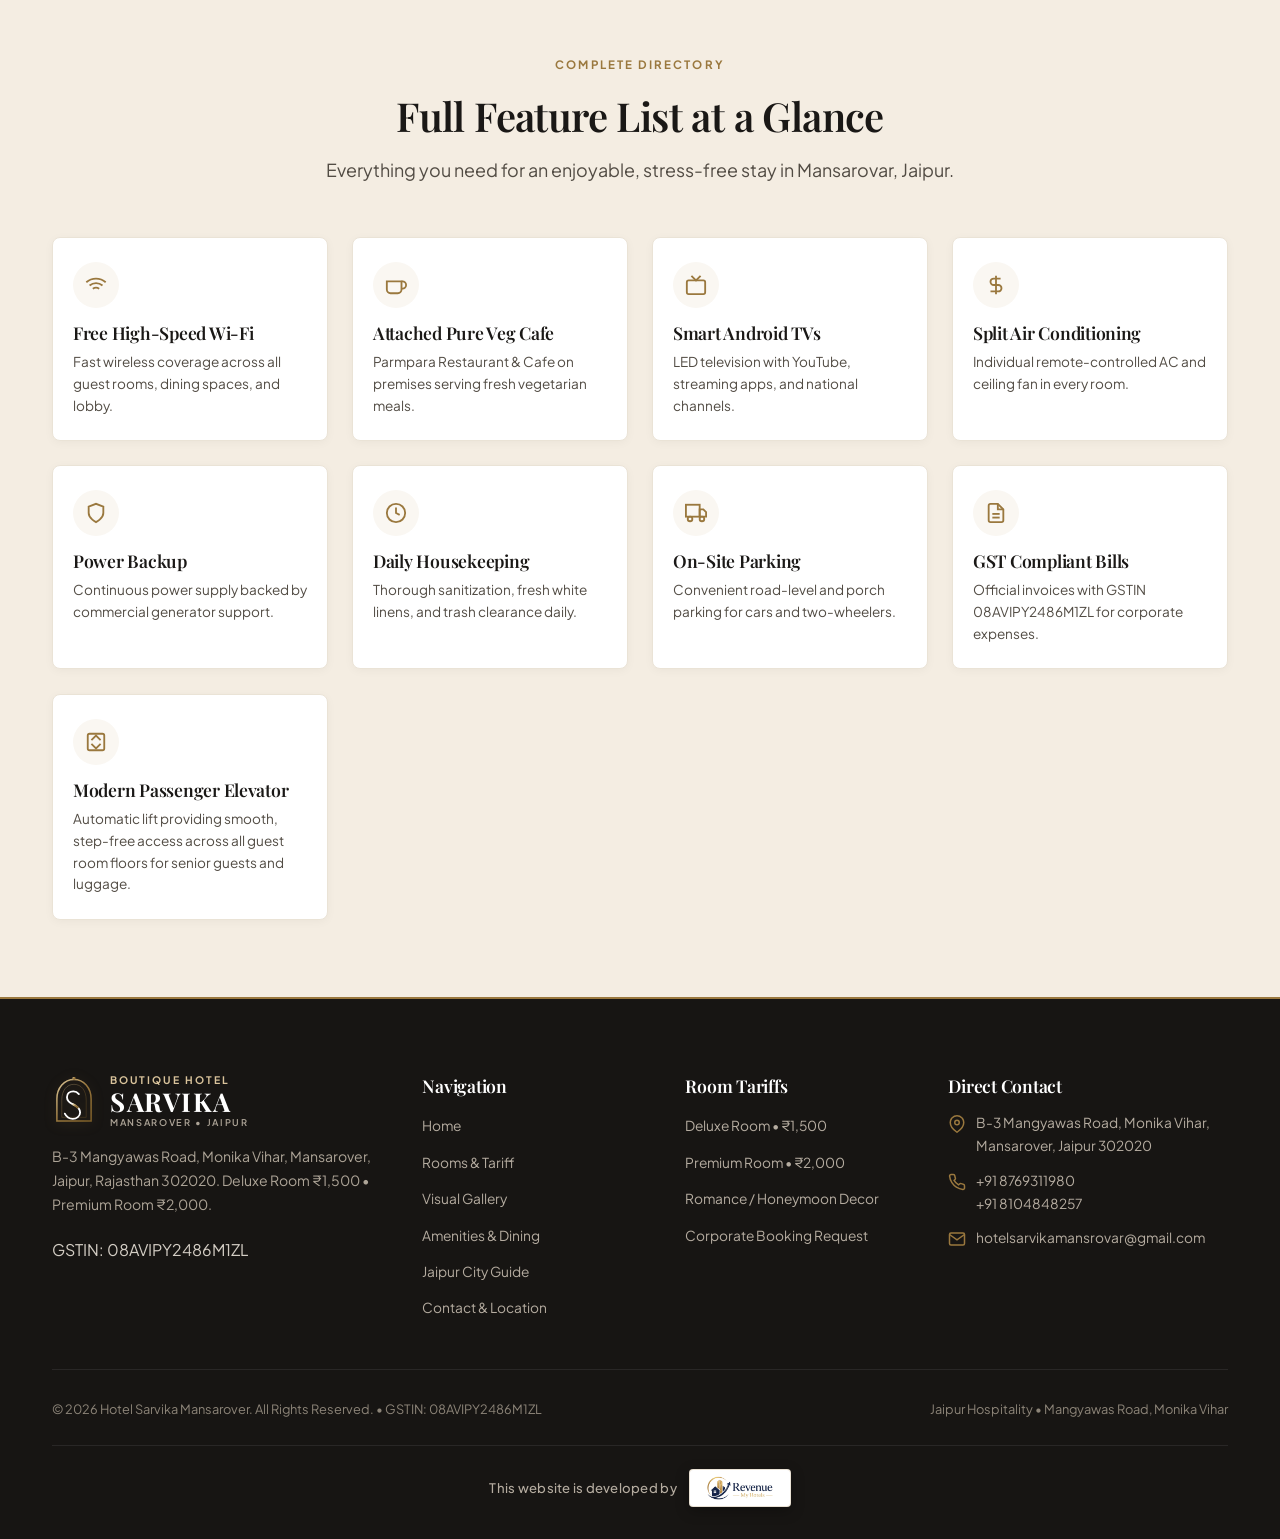
==== commit 5f769d4c: "feat(footer): add transparent Revenue My Hotels developer signature logo and credit" ====
--- a/amenities.html
+++ b/amenities.html
@@ -434,6 +434,14 @@
         <div>&copy; 2026 Hotel Sarvika Mansarover. All Rights Reserved. &bull; GSTIN: 08AVIPY2486M1ZL</div>
         <div>Jaipur Hospitality &bull; Mangyawas Road, Monika Vihar</div>
       </div>
+
+      <!-- Developer Agency Credit -->
+      <div class="footer-developer-credit">
+        <span class="developer-credit-text">This website is developed by</span>
+        <a href="https://revenuemyhotels.com/" target="_blank" rel="noopener noreferrer" class="developer-logo-link" title="Revenue My Hotels">
+          <img src="assets/images/web/revenue-my-hotels-logo.png" alt="Revenue My Hotels" class="developer-logo-img" loading="lazy">
+        </a>
+      </div>
     </div>
   </footer>
 
--- a/assets/css/style.css
+++ b/assets/css/style.css
@@ -2249,6 +2249,53 @@
   }
 }
 
+/* Developer Agency Credit Signature Bar */
+.footer-developer-credit {
+  margin-top: 1.6rem;
+  padding-top: 1.4rem;
+  border-top: 1px solid rgba(255, 255, 255, 0.08);
+  display: flex;
+  align-items: center;
+  justify-content: center;
+  gap: 12px;
+  flex-wrap: wrap;
+  text-align: center;
+}
+
+.developer-credit-text {
+  font-size: 0.82rem;
+  color: #B5ACA0;
+  letter-spacing: 0.02em;
+  font-weight: 500;
+}
+
+.developer-logo-link {
+  display: inline-flex;
+  align-items: center;
+  justify-content: center;
+  background: #FFFFFF;
+  padding: 5px 14px;
+  border-radius: var(--radius-xs);
+  border: 1px solid var(--gold-border);
+  box-shadow: 0 4px 14px rgba(0, 0, 0, 0.28);
+  transition: all 0.22s ease;
+  line-height: 0;
+}
+
+.developer-logo-link:hover {
+  transform: translateY(-2px);
+  border-color: var(--gold-primary);
+  box-shadow: 0 6px 20px rgba(154, 120, 62, 0.35);
+}
+
+.developer-logo-img {
+  height: 26px;
+  width: auto;
+  max-width: 140px;
+  object-fit: contain;
+  display: block;
+}
+
 /* Desktop Floating Action Hub */
 .floating-contact-hub {
   position: fixed;
